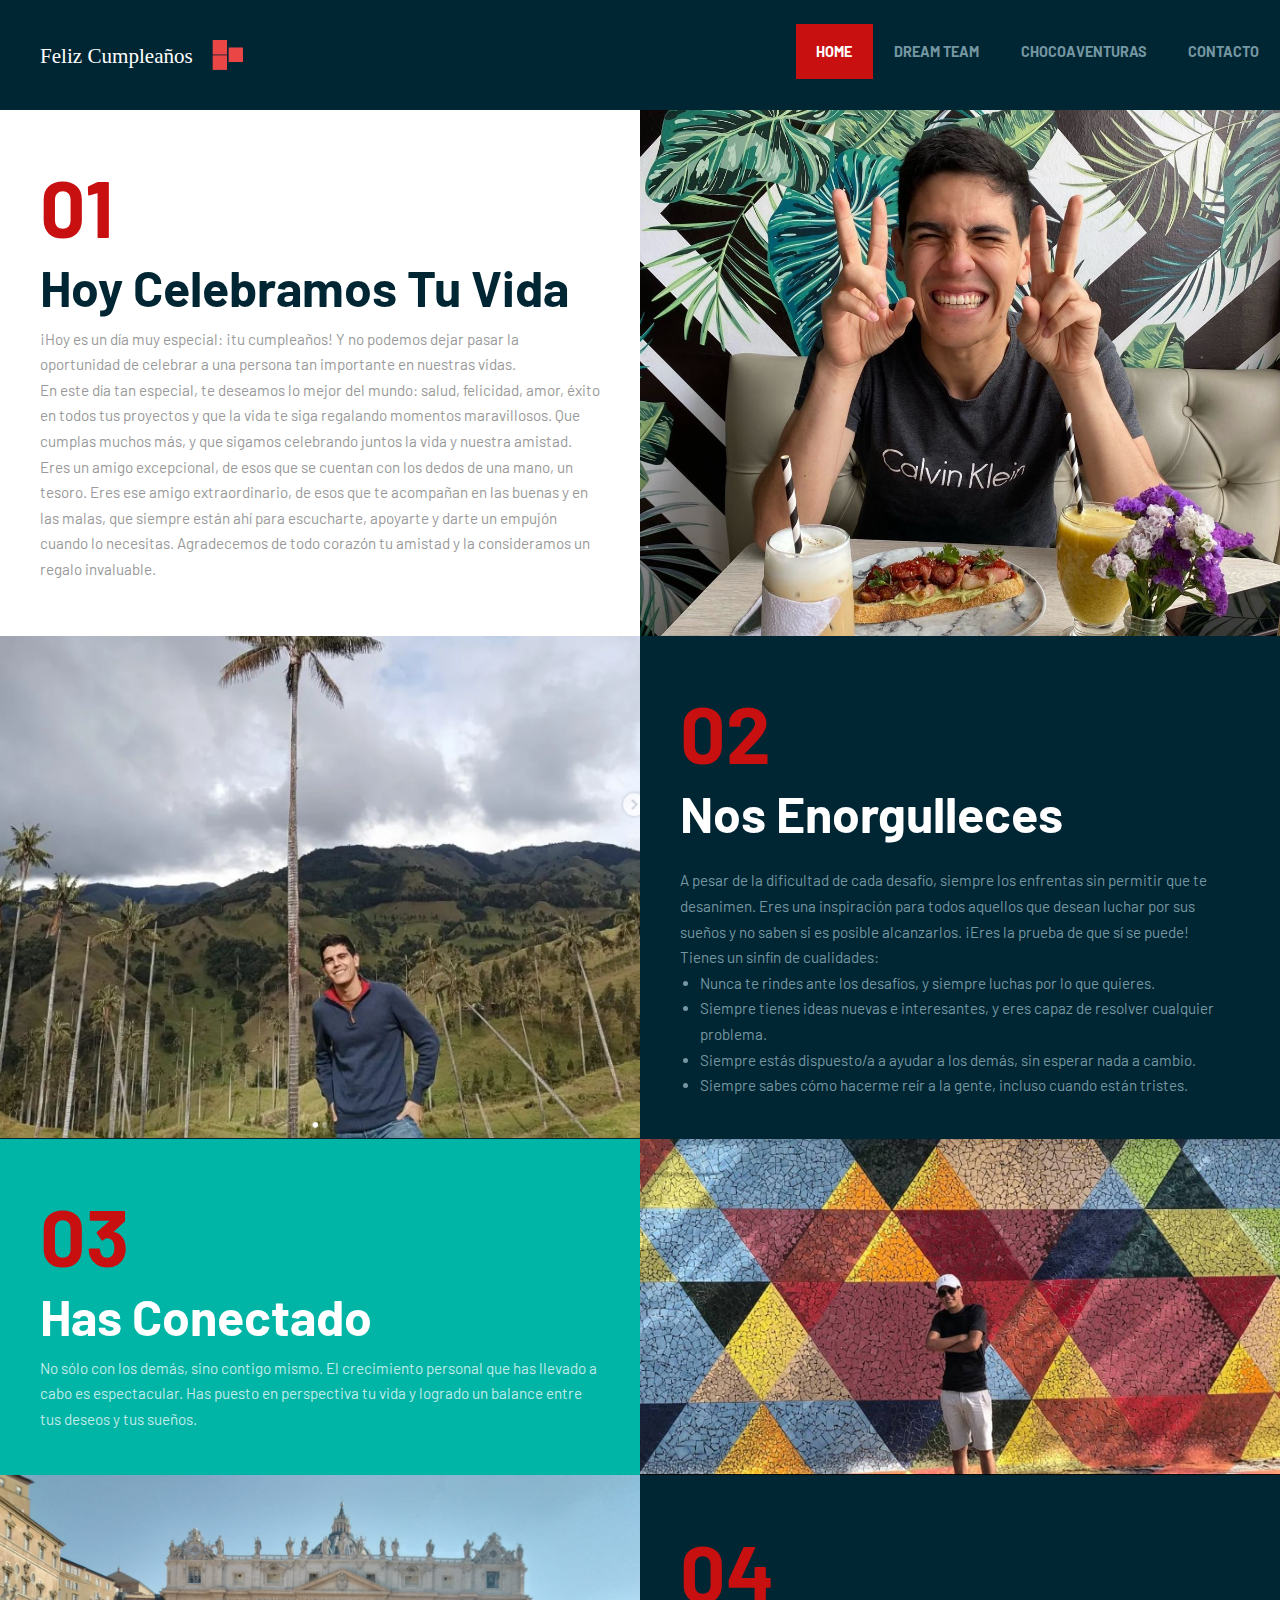
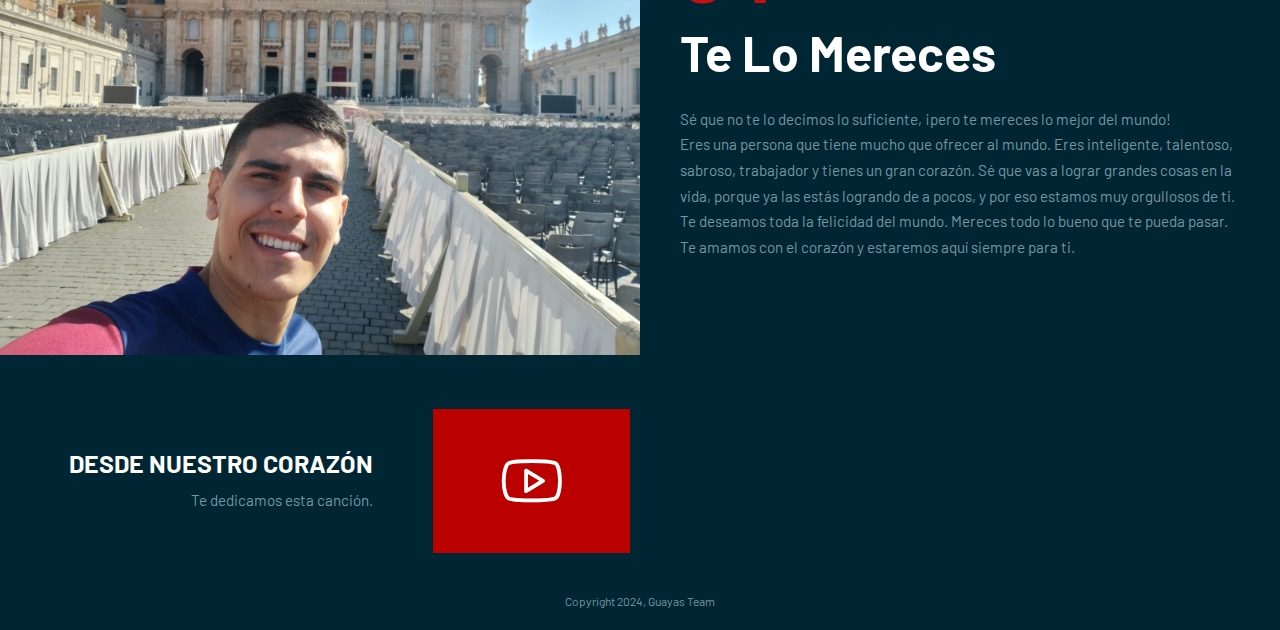
==== index.html @ f5a4c8e9 "Changed titles and added favicon" ====
<!DOCTYPE html>
<html lang="en-US">

<head>
  <meta charset="UTF-8">
  <meta name="viewport" content="width=device-width, initial-scale=1.0" />
  <title>HB Sabroso</title>
  <link rel="stylesheet" href="css/components.css">
  <link rel="stylesheet" href="css/icons.css">
  <link rel="stylesheet" href="css/responsee.css">
  <link rel="stylesheet" href="owl-carousel/owl.carousel.css">
  <link rel="stylesheet" href="owl-carousel/owl.theme.css">
  <!-- CUSTOM STYLE -->
  <link rel="stylesheet" href="css/template-style.css">
  <link href="https://fonts.googleapis.com/css?family=Barlow:100,300,400,700,800&amp;subset=latin-ext" rel="stylesheet">
  <link rel="icon" type="image" href="img/favicon.ico"/>
  <script type="text/javascript" src="js/jquery-1.8.3.min.js"></script>
  <script type="text/javascript" src="js/jquery-ui.min.js"></script>
</head>

<!--
    You can change the color scheme of the page. Just change the class of the <body> tag. 
    You can use this class: "primary-color-white", "primary-color-red", "primary-color-orange", "primary-color-blue", "primary-color-aqua", "primary-color-dark" 
    -->

<!--
    Each element is able to have its own background or text color. Just change the class of the element.  
    You can use this class: 
    "background-white", "background-red", "background-orange", "background-blue", "background-aqua", "background-primary" 
    "text-white", "text-red", "text-orange", "text-blue", "text-aqua", "text-primary"
    -->

<body class="size-1520 primary-color-red background-dark">
  <!-- Page Loader -->
  <div id="loader-wrapper">
    <div id="loader"></div>
    <div class="loader-section section-left"></div>
    <div class="loader-section section-right"></div>
  </div>
  
  <!-- HEADER -->
  <header class="grid">
    <!-- Top Navigation -->
    <nav class="s-12 grid background-none background-primary-hightlight">
      <!-- logo -->
      <a href="index.html" class="m-12 l-3 padding-2x logo">
        <img src="img/logo.svg">
      </a>
      <div class="top-nav s-12 l-9">
        <ul class="top-ul right chevron">
          <li><a href="index.html">Home</a></li>
          <li><a href="about-us.html">Dream Team</a></li>
          <li><a href="gallery.html">Chocoaventuras</a></li>
          <li><a href="contact.html">Contacto</a></li>
        </ul>
      </div>
    </nav>
  </header>

  <!-- MAIN -->
  <main role="main">
    <!-- SECTION 1 -->
    <section class="grid">
      <div class="m-12 l-6 padding-2x background-white">
        <p class="text-strong text-size-80 text-red">01</p>

        <h2 class="text-size-50 text-line-height-1 text-dark"><b>Hoy Celebramos Tu Vida</b></h2>

        <p>¡Hoy es un día muy especial: ¡tu cumpleaños! Y no podemos dejar pasar la oportunidad de celebrar a una
          persona tan importante en nuestras vidas.</p>
        <p>En este día tan especial, te deseamos lo mejor del mundo: salud, felicidad, amor, éxito en todos tus
          proyectos y
          que la vida te siga regalando momentos maravillosos. Que cumplas muchos más, y que sigamos celebrando juntos
          la vida y nuestra amistad.</p>
        <p>Eres un amigo excepcional, de esos que se cuentan con los dedos de una mano, un tesoro. Eres ese amigo
          extraordinario, de esos que te acompañan en las buenas y en las malas, que siempre están ahí para escucharte,
          apoyarte y darte un empujón cuando lo necesitas. Agradecemos de todo corazón tu amistad y la consideramos un
          regalo invaluable. </p>
      </div>

      <!-- Image-->
      <img class="m-12 l-6" src="img/home/Juanda7.jpg">
    </section>

    <!-- SECTION 2 -->
    <section class="grid">
      <!-- Image-->
      <img class="m-12 l-6" src="img/home/Juanda4.png">

      <div class="m-12 l-6 padding-2x background-dark">
        <p class="text-strong text-size-80 text-red">02</p>

        <h2 class="text-size-50 text-line-height-1 margin-bottom-30 text-white"><b>Nos Enorgulleces</b></h2>

        <p>A pesar de la dificultad de cada desafío, siempre los enfrentas sin permitir que te desanimen. Eres una
          inspiración para todos aquellos que desean luchar por sus sueños y no saben si es posible alcanzarlos. ¡Eres
          la prueba de que sí se puede!</p>
        <p>Tienes un sinfín de cualidades:</p>
        <ul>
          <li>
            <p>Nunca te rindes ante los desafíos, y siempre luchas por lo que quieres.</p>
          </li>
          <li>
            <p>Siempre tienes ideas nuevas e interesantes, y eres capaz de resolver cualquier problema.</p>
          </li>
          <li>
            <p>Siempre estás dispuesto/a a ayudar a los demás, sin esperar nada a cambio.</p>
          </li>
          <li>
            <p>Siempre sabes cómo hacerme reír a la gente, incluso cuando están tristes.</p>
          </li>
        </ul>
      </div>
    </section>

    <section class="grid">
      <div class="m-12 l-6 padding-2x background-aqua">
        <p class="text-strong text-size-80 text-red">03</p>

        <h2 class="text-size-50 text-line-height-1 text-white"><b>Has Conectado</b></h2>

        <p>No sólo con los demás, sino contigo mismo. El crecimiento personal que has llevado a cabo es espectacular.
          Has puesto en perspectiva tu vida y logrado un balance entre tus deseos y tus sueños.</p>

      </div>

      <!-- Image-->
      <img class="m-12 l-6" src="img/home/Juanda1.png">
    </section>

    <section class="grid">
      <!-- Image-->
      <img class="m-12 l-6" src="img/home/Juanda6.jpg">

      <div class="m-12 l-6 padding-2x background-dark">
        <p class="text-strong text-size-80 text-red">04</p>

        <h2 class="text-size-50 text-line-height-1 margin-bottom-30 text-white"><b>Te Lo Mereces</b></h2>

        <p>Sé que no te lo decimos lo suficiente, ¡pero te mereces lo mejor del mundo!</p>
        <p>Eres una persona que tiene mucho que ofrecer al mundo. Eres inteligente, talentoso, sabroso, trabajador y
          tienes un gran corazón. Sé que vas a lograr grandes cosas en la vida, porque ya las estás logrando de a pocos, y por eso estamos muy orgullosos de ti.</p>
        <p>Te deseamos toda la felicidad del mundo. Mereces todo lo bueno que te pueda pasar.</p>
        <p>Te amamos con el corazón y estaremos aquí siempre para ti.</p>
      </div>
    </section>

    <!-- SECTION 4 -->
    <br><br><br>
    <!-- SECTION 5 -->
    <section class="grid margin text-center">
      <div class="m-12 l-4 padding-2x background-dark margin-bottom text-right">
        <h3 class="text-strong text-size-25 text-uppercase margin-bottom-10">Desde nuestro corazón</h3>
        <p>Te dedicamos esta canción.</p>
      </div>
      <a href="/" class="s-12 m-6 l-2 padding vertical-center margin-bottom youtube hover-zoom">
        <i class="icon-sli-social-youtube text-size-60 text-white center"></i>
      </a>

    </section>

  </main>


  <!-- FOOTER -->
  <footer class="grid">
    <!-- Footer - top -->
    <!-- Image-->
    <div class="s-12 l-3 m-row-3 margin-bottom background-image" style="background-image:url(img/img-04.jpg)"></div>

    <!-- Footer - bottom -->
    <div class="s-12 text-center margin-bottom">
      <p class="text-size-12">Copyright 2024, Guayas Team</p>
    </div>
  </footer>
  <script>
    $(window).on("load", function () {
      $('body').addClass('loaded');
    });
  </script>
  <script type="text/javascript" src="js/responsee.js"></script>
  <script type="text/javascript" src="owl-carousel/owl.carousel.js"></script>
  <script type="text/javascript" src="js/template-scripts.js"></script>

</body>

</html>
---- css/components.css ----
/*
 * Components CSS - v6 - 2016-07-08
 * https://www.myresponsee.com
 * Copyright 2019, Vision Design - graphic zoo
 * Free to use under the MIT license.
*/
/* Tabs */
.tab-item {
  background: none repeat scroll 0 0 #fff;
  display: none;
  padding: 1.25rem 0;
}
.tab-item.tab-active {
  display: block;
}
.tab-content > .tab-label {
  display: none;
}
.tab-nav > .tab-label {
  float:left;
}
a.tab-label, a.tab-label:link, a.tab-label:visited, a.tab-label:hover {
  background: none repeat scroll 0 0 #262626;
  color: #fff;
  margin-right: 1px;
  padding: 0.625rem 1.25rem;
  transition: background 0.20s linear 0s;
  -o-transition: background 0.20s linear 0s;
  -ms-transition: background 0.20s linear 0s;
  -moz-transition: background 0.20s linear 0s;
  -webkit-transition: background 0.20s linear 0s;
}
a.tab-label:hover,a.tab-label.active-btn {
  background: none repeat scroll 0 0 #999;
}
.tab-label.active-btn {
  cursor: default;
}
.tab-content {
  text-align: left;
}
@media screen and (max-width:768px) {    
  .tab-nav > .tab-label {
    margin: 0.5px 0;
    width: 100%;
  }
}
/* Custom forms */
form.customform input, form.customform select, form.customform textarea, form.customform button {
 font-size:0.9rem;
 font-family:inherit;
 margin-bottom:1.25rem;
} 
form.customform input, form.customform select {height: 2.7rem;}
form.customform input, form.customform textarea, form.customform select { 
 background: none repeat scroll 0 0 #F5F5F5;
 transition: background 0.20s linear 0s;
 -o-transition: background 0.20s linear 0s;
 -ms-transition: background 0.20s linear 0s;
 -moz-transition: background 0.20s linear 0s;
 -webkit-transition: background 0.20s linear 0s;
}
form.customform input:hover, form.customform textarea:hover, form.customform select:hover, form.customform input:focus, form.customform textarea:focus, form.customform select:focus {background: none repeat scroll 0 0 #fff;}
form.customform input, form.customform textarea, form.customform select {
 background: none repeat scroll 0 0 #F5F5F5;
 border: 1px solid #E0E0E0;
 padding: 0.625rem;
 width: 100%;
}
form.customform input[type="file"] {
 border: 1px solid #E0E0E0;
 height: auto;
 max-height: 2.7rem;
 min-height: 2.7rem;
 padding: 0.4rem;
 width: 100%;
}
form.customform input[type="radio"], form.customform input[type="checkbox"] {
 margin-right: 0.625rem;
 width:auto;
 padding:0;
 height:auto;
}
form.customform option {padding: 0.625rem;}
form.customform select[multiple="multiple"] {height: auto;}
form.customform button {
 width: 100%;
 background: none repeat scroll 0 0 #152732;
 border: 0 none;
 color: #fff;
 height: 2.7rem;
 padding: 0.625rem;
 cursor:pointer;
 width: 100%;
 transition: background 0.20s linear 0s;
 -o-transition: background 0.20s linear 0s;
 -ms-transition: background 0.20s linear 0s;
 -moz-transition: background 0.20s linear 0s;
 -webkit-transition: background 0.20s linear 0s;
}
/* Tooltip */
a.tooltip-container,.tooltip-container {
  border-bottom:1px dotted;
  border-bottom-color: color;
  cursor: help;
  font-weight: 600;
}
a .tooltip-content,.tooltip-content {
  background: #152732 none repeat scroll 0 0;
  color: #fff!important;
  border-radius: 3px;
  display: none;
  font-size: 0.8rem;
  font-weight: normal;
  line-height: 1.3rem;
  margin-top: -1.25rem;
  max-width: 300px;
  padding: 0.625rem;
  position: absolute;
  z-index: 10;
}
.tooltip-content::after {
  border-left: 9px solid transparent;
  border-right: 9px solid transparent;
  border-top: 7px solid #152732;
  bottom: -5px;
  clear: both;
  content: "";
  height: 0;
  left: 50%;
  margin-left: -5px;
  position: absolute;
  width: 0;
}
a.tooltip-content.tooltip-bottom,.tooltip-content.tooltip-bottom {
  margin-top: 1.25rem;
}
.tooltip-content.tooltip-bottom::after {
  border-left: 9px solid transparent;
  border-right: 9px solid transparent;
  border-top: 0;
  border-bottom: 7px solid #152732;
  top: -5px;
}
/* Buttons */
.button,a.button,a.button:link,a.button:active,a.button:visited {
  background: #777 none repeat scroll 0 0;
  border: 0;
  color: #fff;
  cursor: pointer;
  display: inline-block;
  font-size: 0.85rem;
  padding: 0.825rem 1rem;
  text-align: center;
  transition: all 0.20s linear 0s;
  -o-transition: all 0.20s linear 0s;
  -ms-transition: all 0.20s linear 0s;
  -moz-transition: all 0.20s linear 0s;
  -webkit-transition: all 0.20s linear 0s;
}
.button.rounded-btn {
  border-radius: 4px;
}
.button.rounded-full-btn {
  border-radius: 100px;
}
.button:hover {box-shadow: 0 0 10px 100px rgba(255,255,255,0.15) inset;}
.button.secondary-btn,a.button.secondary-btn,a.button.secondary-btn:link,a.button.secondary-btn:active,a.button.secondary-btn:visited {
  background: #444 none repeat scroll 0 0;
}
.button.cancel-btn,a.button.cancel-btn,a.button.cancel-btn:link,a.button.cancel-btn:active,a.button.cancel-btn:visited {
  background: #dc003a none repeat scroll 0 0;
}
.button.submit-btn,a.button.submit-btn,a.button.submit-btn:link,a.button.submit-btn:active,a.button.submit-btn:visited {
  background: #b4bf04 none repeat scroll 0 0;
}
.button.reload-btn,a.button.reload-btn,a.button.reload-btn:link,a.button.reload-btn:active,a.button.reload-btn:visited {
  background: #ff9800 none repeat scroll 0 0;
}
.button.disabled-btn {
  cursor: not-allowed!important;
  opacity: 0.2;
}
.button i {
  background: rgba(0, 0, 0, 0.1) none repeat scroll 0 0;
  border-radius: 27px;
  color: #fff!important;
  display: inline-block;
  font-size: 0.8rem;
  height: 27px;
  line-height: 27px;
  margin-right: 5px;
  width: 27px;
  transition: all 0.20s linear 0s;
  -o-transition: all 0.20s linear 0s;
  -ms-transition: all 0.20s linear 0s;
  -moz-transition: all 0.20s linear 0s;
  -webkit-transition: all 0.20s linear 0s;
}
.button:hover > i {
  background: rgba(0, 0, 0, 0.06) none repeat scroll 0 0;
}
.grid .button {
    width: 100%;
}
---- css/icons.css ----
/* Icon font - MFG labs */
@font-face {
  font-family: 'mfg';
    src: url('../font/mfglabsiconset-webfont.eot');
    src: url('../font/mfglabsiconset-webfont.svg#mfg_labs_iconsetregular') format('svg'),
   		   url('../font/mfglabsiconset-webfont.eot?#iefix') format('embedded-opentype'),
         url('../font/mfglabsiconset-webfont.woff') format('woff'),
         url('../font/mfglabsiconset-webfont.ttf') format('truetype');
    font-weight: normal;
    font-style: normal;
}

.icon-cloud,
.icon-at,
.icon-plus,
.icon-minus,
.icon-arrow_up,
.icon-arrow_down,
.icon-arrow_right,
.icon-arrow_left,
.icon-chevron_down,
.icon-chevron_up,
.icon-chevron_right,
.icon-chevron_left,
.icon-reorder,
.icon-list,
.icon-reorder_square,
.icon-reorder_square_line,
.icon-coverflow,
.icon-coverflow_line,
.icon-pause,
.icon-play,
.icon-step_forward,
.icon-step_backward,
.icon-fast_forward,
.icon-fast_backward,
.icon-cloud_upload,
.icon-cloud_download,
.icon-data_science,
.icon-data_science_black,
.icon-globe,
.icon-globe_black,
.icon-math_ico,
.icon-math,
.icon-math_black,
.icon-paperplane_ico,
.icon-paperplane,
.icon-paperplane_black,
.icon-color_balance,
.icon-star,
.icon-star_half,
.icon-star_empty,
.icon-star_half_empty,
.icon-reload,
.icon-heart,
.icon-heart_broken,
.icon-hashtag,
.icon-reply,
.icon-retweet,
.icon-signin,
.icon-signout,
.icon-download,
.icon-upload,
.icon-placepin,
.icon-display_screen,
.icon-tablet,
.icon-smartphone,
.icon-connected_object,
.icon-lock,
.icon-unlock,
.icon-camera,
.icon-isight,
.icon-video_camera,
.icon-random,
.icon-message,
.icon-discussion,
.icon-calendar,
.icon-ringbell,
.icon-movie,
.icon-mail,
.icon-pen,
.icon-settings,
.icon-measure,
.icon-vector,
.icon-vector_pen,
.icon-mute_on,
.icon-mute_off,
.icon-home,
.icon-sheet,
.icon-arrow_big_right,
.icon-arrow_big_left,
.icon-arrow_big_down,
.icon-arrow_big_up,
.icon-dribbble_circle,
.icon-dribbble,
.icon-facebook_circle,
.icon-facebook,
.icon-git_circle_alt,
.icon-git_circle,
.icon-git,
.icon-octopus,
.icon-twitter_circle,
.icon-twitter,
.icon-google_plus_circle,
.icon-google_plus,
.icon-linked_in_circle,
.icon-linked_in,
.icon-instagram,
.icon-instagram_circle,
.icon-mfg_icon,
.icon-xing,
.icon-xing_circle,
.icon-mfg_icon_circle,
.icon-user,
.icon-user_male,
.icon-user_female,
.icon-users,
.icon-file_open,
.icon-file_close,
.icon-file_alt,
.icon-file_close_alt,
.icon-attachment,
.icon-check,
.icon-cross_mark,
.icon-cancel_circle,
.icon-check_circle,
.icon-magnifying,
.icon-inbox,
.icon-clock,
.icon-stopwatch,
.icon-hourglass,
.icon-trophy,
.icon-unlock_alt,
.icon-lock_alt,
.icon-arrow_doubled_right,
.icon-arrow_doubled_left,
.icon-arrow_doubled_down,
.icon-arrow_doubled_up,
.icon-link,
.icon-warning,
.icon-warning_alt,
.icon-magnifying_plus,
.icon-magnifying_minus,
.icon-white_question,
.icon-black_question,
.icon-stop,
.icon-share,
.icon-eye,
.icon-trash_can,
.icon-hard_drive,
.icon-information_black,
.icon-information_white,
.icon-printer,
.icon-letter,
.icon-soundcloud,
.icon-soundcloud_circle,
.icon-anchor,
.icon-female_sign,
.icon-male_sign,
.icon-joystick,
.icon-high_voltage,
.icon-fire,
.icon-newspaper,
.icon-chart,
.icon-spread,
.icon-spinner_1,
.icon-spinner_2,
.icon-chart_alt,
.icon-label,
.icon-brush,
.icon-refresh,
.icon-node,
.icon-node_2,
.icon-node_3,
.icon-link_2_nodes,
.icon-link_3_nodes,
.icon-link_loop_nodes,
.icon-node_size,
.icon-node_color,
.icon-layout_directed,
.icon-layout_radial,
.icon-layout_hierarchical,
.icon-node_link_direction,
.icon-node_link_short_path,
.icon-node_cluster,
.icon-display_graph,
.icon-node_link_weight,
.icon-more_node_links,
.icon-node_shape,
.icon-node_icon,
.icon-node_text,
.icon-node_link_text,
.icon-node_link_color,
.icon-node_link_shape,
.icon-credit_card,
.icon-disconnect,
.icon-graph,
.icon-new_user {
  font-family: 'mfg';
  font-style: normal;
  font-variant: normal;
  font-weight: normal;
  color:#e3e3e3;
  speak: none; 
  text-transform: none;
  /* Better Font Rendering =========== */
  -webkit-font-smoothing: antialiased;
  -moz-osx-font-smoothing: grayscale;
}
.icon2x {font-size: 2rem;}
.icon3x {font-size: 3rem;}

.icon-cloud:before { content: "\2601"; }
.icon-at:before { content: "\0040"; }
.icon-plus:before { content: "\002B"; }
.icon-minus:before { content: "\2212"; }
.icon-arrow_up:before { content: "\2191"; }
.icon-arrow_down:before { content: "\2193"; }
.icon-arrow_right:before { content: "\2192"; }
.icon-arrow_left:before { content: "\2190"; }
.icon-chevron_down:before { content: "\f004"; }
.icon-chevron_up:before { content: "\f005"; }
.icon-chevron_right:before { content: "\f006"; }
.icon-chevron_left:before { content: "\f007"; }
.icon-reorder:before { content: "\f008"; }
.icon-list:before { content: "\f009"; }
.icon-reorder_square:before { content: "\f00a"; }
.icon-reorder_square_line:before { content: "\f00b"; }
.icon-coverflow:before { content: "\f00c"; }
.icon-coverflow_line:before { content: "\f00d"; }
.icon-pause:before { content: "\f00e"; }
.icon-play:before { content: "\f00f"; }
.icon-step_forward:before { content: "\f010"; }
.icon-step_backward:before { content: "\f011"; }
.icon-fast_forward:before { content: "\f012"; }
.icon-fast_backward:before { content: "\f013"; }
.icon-cloud_upload:before { content: "\f014"; }
.icon-cloud_download:before { content: "\f015"; }
.icon-data_science:before { content: "\f016"; }
.icon-data_science_black:before { content: "\f017"; }
.icon-globe:before { content: "\f018"; }
.icon-globe_black:before { content: "\f019"; }
.icon-math_ico:before { content: "\f01a"; }
.icon-math:before { content: "\f01b"; }
.icon-math_black:before { content: "\f01c"; }
.icon-paperplane_ico:before { content: "\f01d"; }
.icon-paperplane:before { content: "\f01e"; }
.icon-paperplane_black:before { content: "\f01f"; }
.icon-color_balance:before { content: "\f020"; }
.icon-star:before { content: "\2605"; }
.icon-star_half:before { content: "\f022"; }
.icon-star_empty:before { content: "\2606"; }
.icon-star_half_empty:before { content: "\f024"; }
.icon-reload:before { content: "\f025"; }
.icon-heart:before { content: "\2665"; }
.icon-heart_broken:before { content: "\f028"; }
.icon-hashtag:before { content: "\f029"; }
.icon-reply:before { content: "\f02a"; }
.icon-retweet:before { content: "\f02b"; }
.icon-signin:before { content: "\f02c"; }
.icon-signout:before { content: "\f02d"; }
.icon-download:before { content: "\f02e"; }
.icon-upload:before { content: "\f02f"; }
.icon-placepin:before { content: "\f031"; }
.icon-display_screen:before { content: "\f032"; }
.icon-tablet:before { content: "\f033"; }
.icon-smartphone:before { content: "\f034"; }
.icon-connected_object:before { content: "\f035"; }
.icon-lock:before { content: "\F512"; }
.icon-unlock:before { content: "\F513"; }
.icon-camera:before { content: "\F4F7"; }
.icon-isight:before { content: "\f039"; }
.icon-video_camera:before { content: "\f03a"; }
.icon-random:before { content: "\f03b"; }
.icon-message:before { content: "\F4AC"; }
.icon-discussion:before { content: "\f03d"; }
.icon-calendar:before { content: "\F4C5"; }
.icon-ringbell:before { content: "\f03f"; }
.icon-movie:before { content: "\f040"; }
.icon-mail:before { content: "\2709"; }
.icon-pen:before { content: "\270F"; }
.icon-settings:before { content: "\9881"; }
.icon-measure:before { content: "\f044"; }
.icon-vector:before { content: "\f045"; }
.icon-vector_pen:before { content: "\2712"; }
.icon-mute_on:before { content: "\f047"; }
.icon-mute_off:before { content: "\f048"; }
.icon-home:before { content: "\2302"; }
.icon-sheet:before { content: "\f04a"; }
.icon-arrow_big_right:before { content: "\21C9"; }
.icon-arrow_big_left:before { content: "\21C7"; }
.icon-arrow_big_down:before { content: "\21CA"; }
.icon-arrow_big_up:before { content: "\21C8"; }
.icon-dribbble_circle:before { content: "\f04f"; }
.icon-dribbble:before { content: "\f050"; }
.icon-facebook_circle:before { content: "\f051"; }
.icon-facebook:before { content: "\f052"; }
.icon-git_circle_alt:before { content: "\f053"; }
.icon-git_circle:before { content: "\f054"; }
.icon-git:before { content: "\f055"; }
.icon-octopus:before { content: "\f056"; }
.icon-twitter_circle:before { content: "\f057"; }
.icon-twitter:before { content: "\f058"; }
.icon-google_plus_circle:before { content: "\f059"; }
.icon-google_plus:before { content: "\f05a"; }
.icon-linked_in_circle:before { content: "\f05b"; }
.icon-linked_in:before { content: "\f05c"; }
.icon-instagram:before { content: "\f05d"; }
.icon-instagram_circle:before { content: "\f05e"; }
.icon-mfg_icon:before { content: "\f05f"; }
.icon-xing:before { content: "\F532"; }
.icon-xing_circle:before { content: "\F533"; }
.icon-mfg_icon_circle:before { content: "\f060"; }
.icon-user:before { content: "\f061"; }
.icon-user_male:before { content: "\f062"; }
.icon-user_female:before { content: "\f063"; }
.icon-users:before { content: "\f064"; }
.icon-file_open:before { content: "\F4C2"; }
.icon-file_close:before { content: "\f067"; }
.icon-file_alt:before { content: "\f068"; }
.icon-file_close_alt:before { content: "\f069"; }
.icon-attachment:before { content: "\f06a"; }
.icon-check:before { content: "\2713"; }
.icon-cross_mark:before { content: "\274C"; }
.icon-cancel_circle:before { content: "\F06E"; }
.icon-check_circle:before { content: "\f06d"; }
.icon-magnifying:before { content: "\F50D"; }
.icon-inbox:before { content: "\f070"; }
.icon-clock:before { content: "\23F2"; }
.icon-stopwatch:before { content: "\23F1"; }
.icon-hourglass:before { content: "\231B"; }
.icon-trophy:before { content: "\f074"; }
.icon-unlock_alt:before { content: "\F075"; }
.icon-lock_alt:before { content: "\F510"; }
.icon-arrow_doubled_right:before { content: "\21D2"; }
.icon-arrow_doubled_left:before { content: "\21D0"; }
.icon-arrow_doubled_down:before { content: "\21D3"; }
.icon-arrow_doubled_up:before { content: "\21D1"; }
.icon-link:before { content: "\f07B"; }
.icon-warning:before { content: "\2757"; }
.icon-warning_alt:before { content: "\2755"; }
.icon-magnifying_plus:before { content: "\f07E"; }
.icon-magnifying_minus:before { content: "\f07F"; }
.icon-white_question:before { content: "\2754"; }
.icon-black_question:before { content: "\2753"; }
.icon-stop:before { content: "\f080"; }
.icon-share:before { content: "\f081"; }
.icon-eye:before { content: "\f082"; }
.icon-trash_can:before { content: "\f083"; }
.icon-hard_drive:before { content: "\f084"; }
.icon-information_black:before { content: "\f085"; }
.icon-information_white:before { content: "\f086"; }
.icon-printer:before { content: "\f087"; }
.icon-letter:before { content: "\f088"; }
.icon-soundcloud:before { content: "\f089"; }
.icon-soundcloud_circle:before { content: "\f08A"; }
.icon-anchor:before { content: "\2693"; }
.icon-female_sign:before { content: "\2640"; }
.icon-male_sign:before { content: "\2642"; }
.icon-joystick:before { content: "\F514"; }
.icon-high_voltage:before { content: "\26A1"; }
.icon-fire:before { content: "\F525"; }
.icon-newspaper:before { content: "\F4F0"; }
.icon-chart:before { content: "\F526"; }
.icon-spread:before { content: "\F527"; }
.icon-spinner_1:before { content: "\F528"; }
.icon-spinner_2:before { content: "\F529"; }
.icon-chart_alt:before { content: "\F530"; }
.icon-label:before { content: "\F531"; }
.icon-brush:before { content: "\E000"; }
.icon-refresh:before { content: "\E001"; }
.icon-node:before { content: "\E002"; }
.icon-node_2:before { content: "\E003"; }
.icon-node_3:before { content: "\E004"; }
.icon-link_2_nodes:before { content: "\E005"; }
.icon-link_3_nodes:before { content: "\E006"; }
.icon-link_loop_nodes:before { content: "\E007"; }
.icon-node_size:before { content: "\E008"; }
.icon-node_color:before { content: "\E009"; }
.icon-layout_directed:before { content: "\E010"; }
.icon-layout_radial:before { content: "\E011"; }
.icon-layout_hierarchical:before { content: "\E012"; }
.icon-node_link_direction:before { content: "\E013"; }
.icon-node_link_short_path:before { content: "\E014"; }
.icon-node_cluster:before { content: "\E015"; }
.icon-display_graph:before { content: "\E016"; }
.icon-node_link_weight:before { content: "\E017"; }
.icon-more_node_links:before { content: "\E018"; }
.icon-node_shape:before { content: "\E00A"; }
.icon-node_icon:before { content: "\E00B"; }
.icon-node_text:before { content: "\E00C"; }
.icon-node_link_text:before { content: "\E00D"; }
.icon-node_link_color:before { content: "\E00E"; }
.icon-node_link_shape:before { content: "\E00F"; }
.icon-credit_card:before { content: "\F4B3"; }
.icon-disconnect:before { content: "\F534"; }
.icon-graph:before { content: "\F535"; }
.icon-new_user:before { content: "\F536"; }


/* Icon font - Simple Line Icons */
@font-face {
  font-family: 'sli';
  src: url('../font/Simple-Line-Icons.eot?v=2.2.2');
  src: url('../font/Simple-Line-Icons.eot?v=2.2.2#iefix') format('embedded-opentype'), url('../font/Simple-Line-Icons.ttf?v=2.2.2') format('truetype'), url('../font/Simple-Line-Icons.woff2?v=2.2.2') format('woff2'), url('../font/Simple-Line-Icons.woff?v=2.2.2') format('woff'), url('../font/Simple-Line-Icons.svg?v=2.2.2#simple-line-icons') format('svg');
  font-weight: normal;
  font-style: normal;
}

.icon-sli-user,
.icon-sli-people,
.icon-sli-user-female,
.icon-sli-user-follow,
.icon-sli-user-following,
.icon-sli-user-unfollow,
.icon-sli-login,
.icon-sli-logout,
.icon-sli-emotsmile,
.icon-sli-phone,
.icon-sli-call-end,
.icon-sli-call-in,
.icon-sli-call-out,
.icon-sli-map,
.icon-sli-location-pin,
.icon-sli-direction,
.icon-sli-directions,
.icon-sli-compass,
.icon-sli-layers,
.icon-sli-menu,
.icon-sli-list,
.icon-sli-options-vertical,
.icon-sli-options,
.icon-sli-arrow-down,
.icon-sli-arrow-left,
.icon-sli-arrow-right,
.icon-sli-arrow-up,
.icon-sli-arrow-up-circle,
.icon-sli-arrow-left-circle,
.icon-sli-arrow-right-circle,
.icon-sli-arrow-down-circle,
.icon-sli-check,
.icon-sli-clock,
.icon-sli-plus,
.icon-sli-minus,
.icon-sli-close,
.icon-sli-organization,
.icon-sli-trophy,
.icon-sli-screen-smartphone,
.icon-sli-screen-desktop,
.icon-sli-plane,
.icon-sli-notebook,
.icon-sli-mustache,
.icon-sli-mouse,
.icon-sli-magnet,
.icon-sli-energy,
.icon-sli-disc,
.icon-sli-cursor,
.icon-sli-cursor-move,
.icon-sli-crop,
.icon-sli-chemistry,
.icon-sli-speedometer,
.icon-sli-shield,
.icon-sli-screen-tablet,
.icon-sli-magic-wand,
.icon-sli-hourglass,
.icon-sli-graduation,
.icon-sli-ghost,
.icon-sli-game-controller,
.icon-sli-fire,
.icon-sli-eyeglass,
.icon-sli-envelope-open,
.icon-sli-envelope-letter,
.icon-sli-bell,
.icon-sli-badge,
.icon-sli-anchor,
.icon-sli-wallet,
.icon-sli-vector,
.icon-sli-speech,
.icon-sli-puzzle,
.icon-sli-printer,
.icon-sli-present,
.icon-sli-playlist,
.icon-sli-pin,
.icon-sli-picture,
.icon-sli-handbag,
.icon-sli-globe-alt,
.icon-sli-globe,
.icon-sli-folder-alt,
.icon-sli-folder,
.icon-sli-film,
.icon-sli-feed,
.icon-sli-drop,
.icon-sli-drawer,
.icon-sli-docs,
.icon-sli-doc,
.icon-sli-diamond,
.icon-sli-cup,
.icon-sli-calculator,
.icon-sli-bubbles,
.icon-sli-briefcase,
.icon-sli-book-open,
.icon-sli-basket-loaded,
.icon-sli-basket,
.icon-sli-bag,
.icon-sli-action-undo,
.icon-sli-action-redo,
.icon-sli-wrench,
.icon-sli-umbrella,
.icon-sli-trash,
.icon-sli-tag,
.icon-sli-support,
.icon-sli-frame,
.icon-sli-size-fullscreen,
.icon-sli-size-actual,
.icon-sli-shuffle,
.icon-sli-share-alt,
.icon-sli-share,
.icon-sli-rocket,
.icon-sli-question,
.icon-sli-pie-chart,
.icon-sli-pencil,
.icon-sli-note,
.icon-sli-loop,
.icon-sli-home,
.icon-sli-grid,
.icon-sli-graph,
.icon-sli-microphone,
.icon-sli-music-tone-alt,
.icon-sli-music-tone,
.icon-sli-earphones-alt,
.icon-sli-earphones,
.icon-sli-equalizer,
.icon-sli-like,
.icon-sli-dislike,
.icon-sli-control-start,
.icon-sli-control-rewind,
.icon-sli-control-play,
.icon-sli-control-pause,
.icon-sli-control-forward,
.icon-sli-control-end,
.icon-sli-volume-1,
.icon-sli-volume-2,
.icon-sli-volume-off,
.icon-sli-calendar,
.icon-sli-bulb,
.icon-sli-chart,
.icon-sli-ban,
.icon-sli-bubble,
.icon-sli-camrecorder,
.icon-sli-camera,
.icon-sli-cloud-download,
.icon-sli-cloud-upload,
.icon-sli-envelope,
.icon-sli-eye,
.icon-sli-flag,
.icon-sli-heart,
.icon-sli-info,
.icon-sli-key,
.icon-sli-link,
.icon-sli-lock,
.icon-sli-lock-open,
.icon-sli-magnifier,
.icon-sli-magnifier-add,
.icon-sli-magnifier-remove,
.icon-sli-paper-clip,
.icon-sli-paper-plane,
.icon-sli-power,
.icon-sli-refresh,
.icon-sli-reload,
.icon-sli-settings,
.icon-sli-star,
.icon-sli-symbol-female,
.icon-sli-symbol-male,
.icon-sli-target,
.icon-sli-credit-card,
.icon-sli-paypal,
.icon-sli-social-tumblr,
.icon-sli-social-twitter,
.icon-sli-social-facebook,
.icon-sli-social-instagram,
.icon-sli-social-linkedin,
.icon-sli-social-pinterest,
.icon-sli-social-github,
.icon-sli-social-google,
.icon-sli-social-reddit,
.icon-sli-social-skype,
.icon-sli-social-dribbble,
.icon-sli-social-behance,
.icon-sli-social-foursqare,
.icon-sli-social-soundcloud,
.icon-sli-social-spotify,
.icon-sli-social-stumbleupon,
.icon-sli-social-youtube,
.icon-sli-social-dropbox {
  font-family: 'sli';
  font-style: normal;  
  font-variant: normal;
  font-weight: normal;
  color:#e3e3e3;
  speak: none;
  text-transform: none;
  /* Better Font Rendering =========== */
  -webkit-font-smoothing: antialiased;
  -moz-osx-font-smoothing: grayscale;
}
.icon-sli-user:before { content: "\e005"; }
.icon-sli-people:before { content: "\e001"; }
.icon-sli-user-female:before { content: "\e000"; }
.icon-sli-user-follow:before { content: "\e002"; }
.icon-sli-user-following:before { content: "\e003"; }
.icon-sli-user-unfollow:before { content: "\e004"; }
.icon-sli-login:before { content: "\e066"; }
.icon-sli-logout:before { content: "\e065"; }
.icon-sli-emotsmile:before { content: "\e021"; }
.icon-sli-phone:before { content: "\e600"; }
.icon-sli-call-end:before { content: "\e048"; }
.icon-sli-call-in:before { content: "\e047"; }
.icon-sli-call-out:before { content: "\e046"; }
.icon-sli-map:before { content: "\e033"; }
.icon-sli-location-pin:before { content: "\e096"; }
.icon-sli-direction:before { content: "\e042"; }
.icon-sli-directions:before { content: "\e041"; }
.icon-sli-compass:before { content: "\e045"; }
.icon-sli-layers:before { content: "\e034"; }
.icon-sli-menu:before { content: "\e601"; }
.icon-sli-list:before { content: "\e067"; }
.icon-sli-options-vertical:before { content: "\e602"; }
.icon-sli-options:before { content: "\e603"; }
.icon-sli-arrow-down:before { content: "\e604"; }
.icon-sli-arrow-left:before { content: "\e605"; }
.icon-sli-arrow-right:before { content: "\e606"; }
.icon-sli-arrow-up:before { content: "\e607"; }
.icon-sli-arrow-up-circle:before { content: "\e078"; }
.icon-sli-arrow-left-circle:before { content: "\e07a"; }
.icon-sli-arrow-right-circle:before { content: "\e079"; }
.icon-sli-arrow-down-circle:before { content: "\e07b"; }
.icon-sli-check:before { content: "\e080"; }
.icon-sli-clock:before { content: "\e081"; }
.icon-sli-plus:before { content: "\e095"; }
.icon-sli-minus:before { content: "\e615"; }
.icon-sli-close:before { content: "\e082"; }
.icon-sli-organization:before { content: "\e616"; }

.icon-sli-trophy:before { content: "\e006"; }
.icon-sli-screen-smartphone:before { content: "\e010"; }
.icon-sli-screen-desktop:before { content: "\e011"; }
.icon-sli-plane:before { content: "\e012"; }
.icon-sli-notebook:before { content: "\e013"; }
.icon-sli-mustache:before { content: "\e014"; }
.icon-sli-mouse:before { content: "\e015"; }
.icon-sli-magnet:before { content: "\e016"; }
.icon-sli-energy:before { content: "\e020"; }
.icon-sli-disc:before { content: "\e022"; }
.icon-sli-cursor:before { content: "\e06e"; }
.icon-sli-cursor-move:before { content: "\e023"; }
.icon-sli-crop:before { content: "\e024"; }
.icon-sli-chemistry:before { content: "\e026"; }
.icon-sli-speedometer:before { content: "\e007"; }
.icon-sli-shield:before { content: "\e00e"; }
.icon-sli-screen-tablet:before { content: "\e00f"; }
.icon-sli-magic-wand:before { content: "\e017"; }
.icon-sli-hourglass:before { content: "\e018"; }
.icon-sli-graduation:before { content: "\e019"; }
.icon-sli-ghost:before { content: "\e01a"; }
.icon-sli-game-controller:before { content: "\e01b"; }
.icon-sli-fire:before { content: "\e01c"; }
.icon-sli-eyeglass:before { content: "\e01d"; }
.icon-sli-envelope-open:before { content: "\e01e"; }
.icon-sli-envelope-letter:before { content: "\e01f"; }
.icon-sli-bell:before { content: "\e027"; }
.icon-sli-badge:before { content: "\e028"; }
.icon-sli-anchor:before { content: "\e029"; }
.icon-sli-wallet:before { content: "\e02a"; }
.icon-sli-vector:before { content: "\e02b"; }
.icon-sli-speech:before { content: "\e02c"; }
.icon-sli-puzzle:before { content: "\e02d"; }
.icon-sli-printer:before { content: "\e02e"; }
.icon-sli-present:before { content: "\e02f"; }
.icon-sli-playlist:before { content: "\e030"; }
.icon-sli-pin:before { content: "\e031"; }
.icon-sli-picture:before { content: "\e032"; }
.icon-sli-handbag:before { content: "\e035"; }
.icon-sli-globe-alt:before { content: "\e036"; }
.icon-sli-globe:before { content: "\e037"; }
.icon-sli-folder-alt:before { content: "\e039"; }
.icon-sli-folder:before { content: "\e089"; }
.icon-sli-film:before { content: "\e03a"; }
.icon-sli-feed:before { content: "\e03b"; }
.icon-sli-drop:before { content: "\e03e"; }
.icon-sli-drawer:before { content: "\e03f"; }
.icon-sli-docs:before { content: "\e040"; }
.icon-sli-doc:before { content: "\e085"; }
.icon-sli-diamond:before { content: "\e043"; }
.icon-sli-cup:before { content: "\e044"; }
.icon-sli-calculator:before { content: "\e049"; }
.icon-sli-bubbles:before { content: "\e04a"; }
.icon-sli-briefcase:before { content: "\e04b"; }
.icon-sli-book-open:before { content: "\e04c"; }
.icon-sli-basket-loaded:before { content: "\e04d"; }
.icon-sli-basket:before { content: "\e04e"; }
.icon-sli-bag:before { content: "\e04f"; }
.icon-sli-action-undo:before { content: "\e050"; }
.icon-sli-action-redo:before { content: "\e051"; }
.icon-sli-wrench:before { content: "\e052"; }
.icon-sli-umbrella:before { content: "\e053"; }
.icon-sli-trash:before { content: "\e054"; }
.icon-sli-tag:before { content: "\e055"; }
.icon-sli-support:before { content: "\e056"; }
.icon-sli-frame:before { content: "\e038"; }
.icon-sli-size-fullscreen:before { content: "\e057"; }
.icon-sli-size-actual:before { content: "\e058"; }
.icon-sli-shuffle:before { content: "\e059"; }
.icon-sli-share-alt:before { content: "\e05a"; }
.icon-sli-share:before { content: "\e05b"; }
.icon-sli-rocket:before { content: "\e05c"; }
.icon-sli-question:before { content: "\e05d"; }
.icon-sli-pie-chart:before { content: "\e05e"; }
.icon-sli-pencil:before { content: "\e05f"; }
.icon-sli-note:before { content: "\e060"; }
.icon-sli-loop:before { content: "\e064"; }
.icon-sli-home:before { content: "\e069"; }
.icon-sli-grid:before { content: "\e06a"; }
.icon-sli-graph:before { content: "\e06b"; }
.icon-sli-microphone:before { content: "\e063"; }
.icon-sli-music-tone-alt:before { content: "\e061"; }
.icon-sli-music-tone:before { content: "\e062"; }
.icon-sli-earphones-alt:before { content: "\e03c"; }
.icon-sli-earphones:before { content: "\e03d"; }
.icon-sli-equalizer:before { content: "\e06c"; }
.icon-sli-like:before { content: "\e068"; }
.icon-sli-dislike:before { content: "\e06d"; }
.icon-sli-control-start:before { content: "\e06f"; }
.icon-sli-control-rewind:before { content: "\e070"; }
.icon-sli-control-play:before { content: "\e071"; }
.icon-sli-control-pause:before { content: "\e072"; }
.icon-sli-control-forward:before { content: "\e073"; }
.icon-sli-control-end:before { content: "\e074"; }
.icon-sli-volume-1:before { content: "\e09f"; }
.icon-sli-volume-2:before { content: "\e0a0"; }
.icon-sli-volume-off:before { content: "\e0a1"; }
.icon-sli-calendar:before { content: "\e075"; }
.icon-sli-bulb:before { content: "\e076"; }
.icon-sli-chart:before { content: "\e077"; }
.icon-sli-ban:before { content: "\e07c"; }
.icon-sli-bubble:before { content: "\e07d"; }
.icon-sli-camrecorder:before { content: "\e07e"; }
.icon-sli-camera:before { content: "\e07f"; }
.icon-sli-cloud-download:before { content: "\e083"; }
.icon-sli-cloud-upload:before { content: "\e084"; }
.icon-sli-envelope:before { content: "\e086"; }
.icon-sli-eye:before { content: "\e087"; }
.icon-sli-flag:before { content: "\e088"; }
.icon-sli-heart:before { content: "\e08a"; }
.icon-sli-info:before { content: "\e08b"; }
.icon-sli-key:before { content: "\e08c"; }
.icon-sli-link:before { content: "\e08d"; }
.icon-sli-lock:before { content: "\e08e"; }
.icon-sli-lock-open:before { content: "\e08f"; }
.icon-sli-magnifier:before { content: "\e090"; }
.icon-sli-magnifier-add:before { content: "\e091"; }
.icon-sli-magnifier-remove:before { content: "\e092"; }
.icon-sli-paper-clip:before { content: "\e093"; }
.icon-sli-paper-plane:before { content: "\e094"; }
.icon-sli-power:before { content: "\e097"; }
.icon-sli-refresh:before { content: "\e098"; }
.icon-sli-reload:before { content: "\e099"; }
.icon-sli-settings:before { content: "\e09a"; }
.icon-sli-star:before { content: "\e09b"; }
.icon-sli-symbol-female:before { content: "\e09c"; }
.icon-sli-symbol-male:before { content: "\e09d"; }
.icon-sli-target:before { content: "\e09e"; }
.icon-sli-credit-card:before { content: "\e025"; }
.icon-sli-paypal:before { content: "\e608"; }
.icon-sli-social-tumblr:before { content: "\e00a"; }
.icon-sli-social-twitter:before { content: "\e009"; }
.icon-sli-social-facebook:before { content: "\e00b"; }
.icon-sli-social-instagram:before { content: "\e609"; }
.icon-sli-social-linkedin:before { content: "\e60a"; }
.icon-sli-social-pinterest:before { content: "\e60b"; }
.icon-sli-social-github:before { content: "\e60c"; }
.icon-sli-social-google:before { content: "\e60d"; }
.icon-sli-social-reddit:before { content: "\e60e"; }
.icon-sli-social-skype:before { content: "\e60f"; }
.icon-sli-social-dribbble:before { content: "\e00d"; }
.icon-sli-social-behance:before { content: "\e610"; }
.icon-sli-social-foursqare:before { content: "\e611"; }
.icon-sli-social-soundcloud:before { content: "\e612"; }
.icon-sli-social-spotify:before { content: "\e613"; }
.icon-sli-social-stumbleupon:before { content: "\e614"; }
.icon-sli-social-youtube:before { content: "\e008"; }
.icon-sli-social-dropbox:before { content: "\e00c"; }
---- css/responsee.css ----
/*
 * Responsee CSS - v6 - 2019-06-22
 * https://www.myresponsee.com
 * Copyright 2019, Vision Design - graphic zoo
 * Free to use under the MIT license.
*/
* {  
  -webkit-box-sizing:border-box;
  -moz-box-sizing:border-box;
  box-sizing:border-box;
  margin:0;	
}
body {
  background:none repeat scroll 0 0 #eeeeee;
  font-size:16px;
  font-family:"Open Sans",Arial,sans-serif;
  color:#444;
}
h1,h2,h3,h4,h5,h6 {
  color:#152732;
  font-weight: normal;
  line-height: 1.3;
  margin:0.5rem 0;  
}
h1 {font-size:2.7rem;}
h2 {font-size:2.2rem;}  
h3 {font-size:1.8rem;}  
h4 {font-size:1.4rem;}  
h5 {font-size:1.1rem;}  
h6 {font-size:0.9rem;}    
a, a:link, a:visited, a:hover, a:active {
  text-decoration:none;
  color:#9BB800;
  transition:color 0.20s linear 0s;
  -o-transition:color 0.20s linear 0s;
  -ms-transition:color 0.20s linear 0s;
  -moz-transition:color 0.20s linear 0s;
  -webkit-transition:color 0.20s linear 0s;
}  
a:hover {color:#B6C900;}
p,li,dl,blockquote,table,kbd {
  font-size: 0.85rem;
  line-height: 1.6;
}
b,strong {font-weight:700;}
.text-center {text-align:center!important;}
.text-right {text-align:right!important;}
img {
  border:0;
  display:block;
  height:auto;
  max-width:100%;
  width:auto;
}
.owl-item img, .full-img {
  max-width:none;
  width:100%;
}
.owl-nav div {font-family:"mfg";}
.grid .owl-carousel {
  width:100% !important;
}  
table {
  background:none repeat scroll 0 0 #fff;
  border:1px solid #f0f0f0;
  border-collapse:collapse;
  border-spacing:0;
  text-align:left;
  width:100%;
}
table tr td, table tr th {padding:0.625rem;}
table tfoot, table thead,table tr:nth-of-type(2n) {background:none repeat scroll 0 0 #f0f0f0;}
th,table tr:nth-of-type(2n) td {border-right:1px solid #fff;}
td {border-right:1px solid #f0f0f0;}
.size-960 .line,.size-1140 .line,.size-1280 .line,.size-1520 .line {
  margin:0 auto;
  padding:0 0.625rem;
}
.grid {
  display:grid;
  grid-template-columns:repeat(12, 1fr);
  width:100%;
  margin:0 auto;
} 
hr {
  border: 0;
  border-top: 1px solid #e5e5e5;
  clear:both;  
  height:0; 
  margin:2.5rem auto;
}
li {padding:0;}
ul,ol {padding-left:1.25rem;}
blockquote {
  border:2px solid #f0f0f0;
  padding:1.25rem;
}
cite {
  color:#999;
  display:block;
  font-size:0.8rem;
}
cite:before {content:"— ";}
dl dt {font-weight:700;}
dl dd {margin-bottom:0.625rem;}
dl dd:last-child {margin-bottom:0;}
abbr {cursor:help;}
abbr[title] {border-bottom:1px dotted;}
kbd {
  background: #152732 none repeat scroll 0 0;
  color: #fff;
  padding: 0.125rem 0.3125rem;
}
code, kbd, pre, samp {font-family: Menlo,Monaco,Consolas,"Courier New",monospace;}
mark {
  background: #F3F8A9 none repeat scroll 0 0;
  padding: 0.125rem 0.3125rem;
}
.size-960 .line,.size-960 .grid {max-width:59.75rem;}
.size-1140 .line,.size-1140 .grid {max-width:71rem;}
.size-1280 .line,.size-1280 .grid {max-width:80rem;}
.size-1520 .line,.size-1520 .grid {max-width:95rem;}
.grid.full {
  max-width:100%!important;
  padding: 0;
}
.vertical-center {display: inline-grid!important;}
.vertical-center * {
    align-items: center;
    display: flex!important;
}
.text-center .vertical-center * {justify-content: center;}

.size-960.align-content-left .line,.size-1140.align-content-left .line,.size-1280.align-content-left .line,.size-1520.align-content-left .line {margin-left:0;}
form {line-height:1.4;}
nav {
  display:block;
  width:100%;
  background:#152732;
}
.line::after, nav::after, .center::after, .box::after, .margin::after, .margin2x::after, .grid.full::after {
  clear:both;
  content: ".";
  display:block;
  height:0;
  line-height:0;
  overflow:hidden;
  visibility:hidden;
}
.grid.margin::after, .grid.margin2x::after {
  content: "";
  display:none;
}
.nav-text:after,.nav-text:before,.nav-text span {
  background-color:#fff;
  border-radius:3px;
  content:'';
  display:block;
  height:3px;
  margin:6px auto;
  width: 30px;
  transition:all 0.2s ease-in-out;
  -moz-transition:all 0.2s ease-in-out;
  -webkit-transition:all 0.2s ease-in-out;
}
.show-menu .nav-text:before {
  transform:translateY(9px) rotate(135deg);
  -moz-transform:translateY(9px) rotate(135deg);
  -webkit-transform:translateY(9px) rotate(135deg);
}
.show-menu .nav-text:after {
  transform:translateY(-9px) rotate(-135deg);
  -moz-transform:translateY(-9px) rotate(-135deg);
  -webkit-transform:translateY(-9px) rotate(-135deg);
}
.show-menu .nav-text span {
  transform:scale(0);
  -moz-transform:scale(0);
  -webkit-transform:scale(0);  
}
.top-nav ul {padding:0;}
.top-nav ul ul {
  position:absolute;
  background:#152732;
}
.top-nav li {
  float:left;
  list-style:none outside none;
  cursor:pointer;
}
.top-nav li a {
  color:#fff; 
  display:block;
  font-size:1rem;
  padding:1.25rem; 
}
.top-nav li ul li a {
  background:none repeat scroll 0 0 #152732;
  min-width:100%;
  padding:0.625rem;
}
.top-nav li a:hover, .aside-nav li a:hover {background:#2b4c61;}
.top-nav li ul {display:none;}
.top-nav li ul li,.top-nav li ul li ul li {
  float:none;
  list-style:none outside none;
  min-width:100%;
  padding:0;
}
.count-number {
  background: rgba(153, 153, 153, 0.25) none repeat scroll 0 0;
  border-radius: 10rem;
  color: #fff;
  display: inline-block;
  font-size: 0.7rem;
  height: 1.3rem;
  line-height: 1.3rem; 
  margin: 0 0 -0.3125rem 0.3125rem;
  text-align: center;
  width: 1.3rem;
}
ul.chevron .count-number {display:none;}
ul.chevron .submenu > a:after, ul.chevron .sub-submenu > a:after,ul.chevron .aside-submenu > a:after, ul.chevron .aside-sub-submenu > a:after {
  content:"\f004";
  display:inline-block;
  font-family:"mfg";
  font-size:0.7rem;
  margin:0 0.625rem;
}
.top-nav .active-item a {background:#2b4c61;}
.aside-nav > ul > li.active-item > a:link,.aside-nav > ul > li.active-item > a:visited {
  background:#2b4c61;
  color:#fff;
}
@media screen and (min-width:769px) {
  .aside-nav .count-number {
	  margin-left:-1.25rem;	
	  float:right;	
  }
  .top-nav li:hover > ul {
	  display:block;
	  z-index:10;
  }  
  .top-nav li:hover > ul ul {
    left:100%;
    margin:-2.5rem 0;
    width:100%;
  } 
}
.nav-text,.aside-nav-text {display:none;}
.aside-nav a,.aside-nav a:link,.aside-nav a:visited,.aside-nav li > ul,.top-nav a,.top-nav a:link,.top-nav a:visited {
  transition:background 0.20s linear 0s;
  -o-transition:background 0.20s linear 0s;
  -ms-transition:background 0.20s linear 0s;
  -moz-transition:background 0.20s linear 0s;
  -webkit-transition:background 0.20s linear 0s;
}
.aside-nav ul {
  background:#e8e8e8; 
  padding:0;
}
.aside-nav li {
  list-style:none outside none;
  cursor:pointer;
}
.aside-nav li a,.aside-nav li a:link,.aside-nav li a:visited {
  color:#444;
  display:block;
  font-size:1rem;
  padding:1.25rem;
}
.aside-nav > ul > li:last-child a {border-bottom:0 none;}
.aside-nav li > ul {
  height:0;
  display:block;
  position:relative;
  background:#f4f4f4;
  border-left:solid 1px #f2f2f2;
  border-right:solid 1px #f2f2f2;
  overflow:hidden;
}
.aside-nav li ul ul {
  border:0;
  background:#fff;
}
.aside-nav ul ul a {padding:0.625rem 1.25rem;}
.aside-nav li a:link, .aside-nav li a:visited {color:#333;}
.aside-nav li li a:hover, .aside-nav li li.active-item > a, .aside-nav li li.aside-sub-submenu li a:hover {
  color:#fff;
  background:#2b4c61;
}
.aside-nav > ul > li > a:hover {color:#fff;}
.aside-nav li li a:link, .aside-nav li li a:visited {background:none;}
.aside-nav .show-aside-ul, .aside-nav .active-aside-item {height:auto;} 
nav.breadcrumb-nav {
  background:#fff;
  margin:0.625rem 0;
}
nav.breadcrumb-nav ul {
  list-style:none;
  padding:0;
}
nav.breadcrumb-nav ul li {float:left;}
nav.breadcrumb-nav ul li a:hover {text-decoration:underline;}
.breadcrumb-nav i {color:#B6C900;}
nav.breadcrumb-nav ul li:after {
  content:"/";
  margin:0 9px;
  color:#c8c7c7;
}
nav.breadcrumb-nav ul li:last-child:after {content:"";}
.slide-content, .slide-nav {
  transition:all 0.10s linear 0s;
  -o-transition:all 0.10s linear 0s;
  -ms-transition:all 0.10s linear 0s;
  -moz-transition:all 0.10s linear 0s;
  -webkit-transition:all 0.10s linear 0s;
}
.slide-content {
  float:left;
  width:calc(100% - 60px);  
}
.aside-nav.slide-nav {
  background:#1c3849;
  bottom:0; 
  right:0;
  top:0;
  margin-right:-180px;     
  overflow-y:auto;
  padding-top:0.625rem;
  position:fixed;
  width:240px;
  z-index:2;
}
.aside-nav.slide-nav > ul {
  background:#1c3849;
  opacity:0;
  transition:all 0.20s linear 0s;
  -o-transition:all 0.20s linear 0s;
  -ms-transition:all 0.20s linear 0s;
  -moz-transition:all 0.20s linear 0s;
  -webkit-transition:all 0.20s linear 0s;
}
.aside-nav.slide-nav li a, .aside-nav.slide-nav li a:link, .aside-nav.slide-nav li a:visited {
  color:#fff;
  display:block;
  font-size:0.9rem;
  padding:0.625rem 1.25rem;
  border-bottom:0;
}
.aside-nav.slide-nav li a:hover {
  background:#152732!important;
  color:#fff!important;
}
.aside-nav.slide-nav li > ul {
  background:#2b4c61;
  border-left:0;
  border-right:0;
}
.aside-nav.slide-nav li > ul ul {
  background:#456274;
  border-left:0;
  border-right:0;
}
.slide-nav-button {
  background:#152732;
  cursor:pointer;
  position:fixed;
  top:0;
  right:0;
  bottom:0;
  width:60px;
  z-index:3;
}
.active-slide-nav .slide-content {margin-left:-240px;}
.active-slide-nav .slide-nav {margin-right:60px;}
.slide-to-left .slide-content {float:right;}
.slide-to-left .slide-nav {
  left:0;
  margin-right:0; 
  margin-left:-180px;    
}
.slide-to-left .slide-nav-button {left:0;}
.slide-to-left.active-slide-nav .slide-content {
  margin-right:-240px;
  margin-left:0;
}
.slide-to-left.active-slide-nav .slide-nav {
  margin-right:0;
  margin-left:60px;
}
.active-slide-nav .slide-nav ul {opacity:1;}
.nav-icon {
  padding:0.9rem;
  width:100%;
}
.nav-icon:after,.nav-icon:before,.nav-icon div {
  background-color:#fff;
  border-radius:3px;
  content:"";
  display:block;
  height:3px;
  margin:6px 0;
  transition:all 0.2s ease-in-out;
  -moz-transition:all 0.2s ease-in-out;
  -webkit-transition:all 0.2s ease-in-out;
}
.active-slide-nav .nav-icon:before {
  transform:translateY(9px) rotate(135deg);
  -moz-transform:translateY(9px) rotate(135deg);
  -webkit-transform:translateY(9px) rotate(135deg);
}
.active-slide-nav .nav-icon:after {
  transform:translateY(-9px) rotate(-135deg);
  -moz-transform:translateY(-9px) rotate(-135deg);
  -webkit-transform:translateY(-9px) rotate(-135deg);
}
.active-slide-nav .nav-icon div {
  transform:scale(0);
  -moz-transform:scale(0);
  -webkit-transform:scale(0);  
}
.active-slide-nav {overflow-x:hidden;} 
.padding {
  display:list-item;
  list-style:none outside none;
  padding:0.625rem;
}
.margin,.margin2x {display: block;}
.margin {margin:0 -0.625rem;}
.margin2x {margin:0 -1.25rem;}
.grid.margin {
  display: grid;
  grid-column-gap:20px;
  margin:0 auto;	
}
.grid.margin2x {
  display: grid;
  grid-column-gap:40px;
  margin:0 auto;	
}
.line {clear:left;}
.line .line {padding:0;}
.hide-xxl {display:none!important;}
.box {
  background:none repeat scroll 0 0 #fff;
  display:block;
  padding:1.25rem;
  width:100%;
}
.margin-bottom {margin-bottom:1.25rem!important;}
.margin-bottom2x {margin-bottom:2.5rem!important;}
.s-1,.s-2,.s-five,.s-3,.s-4,.s-5,.s-6,.s-7,.s-8,.s-9,.s-10,.s-11,.s-12,.m-1,.m-2,.m-five,.m-3,.m-4,.m-5,.m-6,.m-7,.m-8,.m-9,.m-10,.m-11,.m-12,.l-1,.l-2,.l-five,.l-3,.l-4,.l-5,.l-6,.l-7,.l-8,.l-9,.l-10,.l-11,.l-12,.xl-1,.xl-2,.xl-five,.xl-3,.xl-4,.xl-5,.xl-6,.xl-7,.xl-8,.xl-9,.xl-10,.xl-11,.xl-12,.xxl-1,.xxl-2,.xxl-five,.xxl-3,.xxl-4,.xxl-5,.xxl-6,.xxl-7,.xxl-8,.xxl-9,.xxl-10,.xxl-11,.xxl-12 {
  float:left;
  position:static;
}
.xxl-offset-1 {margin-left:8.3333%;}
.xxl-offset-2 {margin-left:16.6666%;}
.xxl-offset-five {margin-left:20%;}
.xxl-offset-3 {margin-left:25%;}
.xxl-offset-4 {margin-left:33.3333%;}
.xxl-offset-5 {margin-left:41.6666%;}
.xxl-offset-6 {margin-left:50%;}
.xxl-offset-7 {margin-left:58.3333%;}
.xxl-offset-8 {margin-left:66.6666%;}
.xxl-offset-9 {margin-left:75%;}
.xxl-offset-10 {margin-left:83.3333%;}
.xxl-offset-11 {margin-left:91.6666%;}
.xxl-offset-12 {margin-left:100%;}
.xxl-order-1 {order:-1;}
.xxl-order-2 {order:2;}
.xxl-order-3 {order:3;}
.xxl-order-4 {order:4;}
.xxl-order-5 {order:5;}
.xxl-order-6 {order:6;}
.xxl-order-7 {order:7;}
.xxl-order-8 {order:8;}
.xxl-order-9 {order:9;}
.xxl-order-10 {order:10;}
.xxl-order-11 {order:11;}
.xxl-order-12 {order:12;} 
.xxl-order-last {order:99999999;} 
.line .margin > .s-1,.line .margin > .s-2,.line .margin > .s-five,.line .margin > .s-3,.line .margin > .s-4,.line .margin > .s-5,.line .margin > .s-6,.line .margin > .s-7,.line .margin > .s-8,.line .margin > .s-9,.line .margin > .s-10,.line .margin > .s-11,.line .margin > .s-12,
.line .margin > .m-1,.line .margin > .m-2,.line .margin > .m-five,.line .margin > .m-3,.line .margin > .m-4,.line .margin > .m-5,.line .margin > .m-6,.line .margin > .m-7,.line .margin > .m-8,.line .margin > .m-9,.line .margin > .m-10,.line .margin > .m-11,.line .margin > .m-12,
.line .margin > .l-1,.line .margin > .l-2,.line .margin > .l-five,.line .margin > .l-3,.line .margin > .l-4,.line .margin > .l-5,.line .margin > .l-6,.line .margin > .l-7,.line .margin > .l-8,.line .margin > .l-9,.line .margin > .l-10,.line .margin > .l-11,.line .margin > .l-12,
.line .margin > .xl-1,.line .margin > .xl-2,.line .margin > .xl-five,.line .margin > .xl-3,.line .margin > .xl-4,.line .margin > .xl-5,.line .margin > .xl-6,.line .margin > .xl-7,.line .margin > .xl-8,.line .margin > .xl-9,.line .margin > .xl-10,.line .margin > .xl-11,.line .margin > .xl-12,
.line .margin > .xxl-1,.line .margin > .xxl-2,.line .margin > .xxl-five,.line .margin > .xxl-3,.line .margin > .xxl-4,.line .margin > .xxl-5,.line .margin > .xxl-6,.line .margin > .xxl-7,.line .margin > .xxl-8,.line .margin > .xxl-9,.line .margin > .xxl-10,.line .margin > .xxl-11,.line .margin > .xxl-12 {padding:0 0.625rem;}
.line .margin2x > .s-1,.line .margin2x > .s-2,.line .margin2x > .s-five,.line .margin2x > .s-3,.line .margin2x > .s-4,.line .margin2x > .s-5,.line .margin2x > .s-6,.line .margin2x > .s-7,.line .margin2x > .s-8,.line .margin2x > .s-9,.line .margin2x > .s-10,.line .margin2x > .s-11,.line .margin2x > .s-12,
.line .margin2x > .m-1,.line .margin2x > .m-2,.line .margin2x > .m-five,.line .margin2x > .m-3,.line .margin2x > .m-4,.line .margin2x > .m-5,.line .margin2x > .m-6,.line .margin2x > .m-7,.line .margin2x > .m-8,.line .margin2x > .m-9,.line .margin2x > .m-10,.line .margin2x > .m-11,.line .margin2x > .m-12,
.line .margin2x > .l-1,.line .margin2x > .l-2,.line .margin2x > .l-five,.line .margin2x > .l-3,.line .margin2x > .l-4,.line .margin2x > .l-5,.line .margin2x > .l-6,.line .margin2x > .l-7,.line .margin2x > .l-8,.line .margin2x > .l-9,.line .margin2x > .l-10,.line .margin2x > .l-11,.line .margin2x > .l-12,
.line .margin2x > .xl-1,.line .margin2x > .xl-2,.line .margin2x > .xl-five,.line .margin2x > .xl-3,.line .margin2x > .xl-4,.line .margin2x > .xl-5,.line .margin2x > .xl-6,.line .margin2x > .xl-7,.line .margin2x > .xl-8,.line .margin2x > .xl-9,.line .margin2x > .xl-10,.line .margin2x > .xl-11,.line .margin2x > .xl-12,
.line .margin2x > .xxl-1,.line .margin2x > .xxl-2,.line .margin2x > .xxl-five,.line .margin2x > .xxl-3,.line .margin2x > .xxl-4,.line .margin2x > .xxl-5,.line .margin2x > .xxl-6,.line .margin2x > .xxl-7,.line .margin2x > .xxl-8,.line .margin2x > .xxl-9,.line .margin2x > .xxl-10,.line .margin2x > .xxl-11,.line .margin2x > .xxl-12 {padding:0 1.25rem;}
.line-full-width .margin > .s-1,.line-full-width .margin > .s-2,.line-full-width .margin > .s-five,.line-full-width .margin > .s-3,.line-full-width .margin > .s-4,.line-full-width .margin > .s-5,.line-full-width .margin > .s-6,.line-full-width .margin > .s-7,.line-full-width .margin > .s-8,.line-full-width .margin > .s-9,.line-full-width .margin > .s-10,.line-full-width .margin > .s-11,.line-full-width .margin > .s-12,
.line-full-width .margin > .m-1,.line-full-width .margin > .m-2,.line-full-width .margin > .m-five,.line-full-width .margin > .m-3,.line-full-width .margin > .m-4,.line-full-width .margin > .m-5,.line-full-width .margin > .m-6,.line-full-width .margin > .m-7,.line-full-width .margin > .m-8,.line-full-width .margin > .m-9,.line-full-width .margin > .m-10,.line-full-width .margin > .m-11,.line-full-width .margin > .m-12,
.line-full-width .margin > .l-1,.line-full-width .margin > .l-2,.line-full-width .margin > .l-five,.line-full-width .margin > .l-3,.line-full-width .margin > .l-4,.line-full-width .margin > .l-5,.line-full-width .margin > .l-6,.line-full-width .margin > .l-7,.line-full-width .margin > .l-8,.line-full-width .margin > .l-9,.line-full-width .margin > .l-10,.line-full-width .margin > .l-11,.line-full-width .margin > .l-12,
.line-full-width .margin > .xl-1,.line-full-width .margin > .xl-2,.line-full-width .margin > .xl-five,.line-full-width .margin > .xl-3,.line-full-width .margin > .xl-4,.line-full-width .margin > .xl-5,.line-full-width .margin > .xl-6,.line-full-width .margin > .xl-7,.line-full-width .margin > .xl-8,.line-full-width .margin > .xl-9,.line-full-width .margin > .xl-10,.line-full-width .margin > .xl-11,.line-full-width .margin > .xl-12,
.line-full-width .margin > .xxl-1,.line-full-width .margin > .xxl-2,.line-full-width .margin > .xxl-five,.line-full-width .margin > .xxl-3,.line-full-width .margin > .xxl-4,.line-full-width .margin > .xxl-5,.line-full-width .margin > .xxl-6,.line-full-width .margin > .xxl-7,.line-full-width .margin > .xxl-8,.line-full-width .margin > .xxl-9,.line-full-width .margin > .xxl-10,.line-full-width .margin > .xxl-11,.line-full-width .margin > .xxl-12 {padding:0 0.625rem;}
.line-full-width .margin2x > .s-1,.line-full-width .margin2x > .s-2,.line-full-width .margin2x > .s-five,.line-full-width .margin2x > .s-3,.line-full-width .margin2x > .s-4,.line-full-width .margin2x > .s-5,.line-full-width .margin2x > .s-6,.line-full-width .margin2x > .s-7,.line-full-width .margin2x > .s-8,.line-full-width .margin2x > .s-9,.line-full-width .margin2x > .s-10,.line-full-width .margin2x > .s-11,.line-full-width .margin2x > .s-12,
.line-full-width .margin2x > .m-1,.line-full-width .margin2x > .m-2,.line-full-width .margin2x > .m-five,.line-full-width .margin2x > .m-3,.line-full-width .margin2x > .m-4,.line-full-width .margin2x > .m-5,.line-full-width .margin2x > .m-6,.line-full-width .margin2x > .m-7,.line-full-width .margin2x > .m-8,.line-full-width .margin2x > .m-9,.line-full-width .margin2x > .m-10,.line-full-width .margin2x > .m-11,.line-full-width .margin2x > .m-12,
.line-full-width .margin2x > .l-1,.line-full-width .margin2x > .l-2,.line-full-width .margin2x > .l-five,.line-full-width .margin2x > .l-3,.line-full-width .margin2x > .l-4,.line-full-width .margin2x > .l-5,.line-full-width .margin2x > .l-6,.line-full-width .margin2x > .l-7,.line-full-width .margin2x > .l-8,.line-full-width .margin2x > .l-9,.line-full-width .margin2x > .l-10,.line-full-width .margin2x > .l-11,.line-full-width .margin2x > .l-12,
.line-full-width .margin2x > .xl-1,.line-full-width .margin2x > .xl-2,.line-full-width .margin2x > .xl-five,.line-full-width .margin2x > .xl-3,.line-full-width .margin2x > .xl-4,.line-full-width .margin2x > .xl-5,.line-full-width .margin2x > .xl-6,.line-full-width .margin2x > .xl-7,.line-full-width .margin2x > .xl-8,.line-full-width .margin2x > .xl-9,.line-full-width .margin2x > .xl-10,.line-full-width .margin2x > .xl-11,.line-full-width .margin2x > .xl-12,
.line-full-width .margin2x > .xxl-1,.line-full-width .margin2x > .xxl-2,.line-full-width .margin2x > .xxl-five,.line-full-width .margin2x > .xxl-3,.line-full-width .margin2x > .xxl-4,.line-full-width .margin2x > .xxl-5,.line-full-width .margin2x > .xxl-6,.line-full-width .margin2x > .xxl-7,.line-full-width .margin2x > .xxl-8,.line-full-width .margin2x > .xxl-9,.line-full-width .margin2x > .xxl-10,.line-full-width .margin2x > .xxl-11,.line-full-width .margin2x > .xxl-12 {padding:0 1.25rem;}
.s-1, .grid .s-1.center {width:8.3333%;}
.s-2, .grid .s-2.center {width:16.6666%;}
.s-five {width:20%;}
.s-3, .grid .s-3.center {width:25%;}
.s-4, .grid .s-4.center {width:33.3333%;}
.s-5, .grid .s-5.center {width:41.6666%;}
.s-6, .grid .s-6.center {width:50%;}
.s-7, .grid .s-7.center {width:58.3333%;}
.s-8, .grid .s-8.center {width:66.6666%;}
.s-9, .grid .s-9.center {width:75%;}
.s-10, .grid .s-10.center {width:83.3333%;}
.s-11, .grid .s-11.center {width:91.6666%;}
.s-12, .grid .s-12.center {width:100%}
.grid .s-1 {grid-column:span 1;}
.grid .s-2 {grid-column:span 2;}
.grid .s-3 {grid-column:span 3;}
.grid .s-4 {grid-column:span 4;}
.grid .s-5 {grid-column:span 5;}
.grid .s-6 {grid-column:span 6;}
.grid .s-7 {grid-column:span 7;}
.grid .s-8 {grid-column:span 8;}
.grid .s-9 {grid-column:span 9;}
.grid .s-10 {grid-column:span 10;}
.grid .s-11 {grid-column:span 11;}
.grid .s-12 {grid-column:span 12;}  
.grid .s-row-1 {grid-row:span 1;}
.grid .s-row-2 {grid-row:span 2;}
.grid .s-row-3 {grid-row:span 3;}
.grid .s-row-4 {grid-row:span 4;}
.grid .s-row-5 {grid-row:span 5;}
.grid .s-row-6 {grid-row:span 6;}
.grid .s-row-7 {grid-row:span 7;}
.grid .s-row-8 {grid-row:span 8;}
.grid .s-row-9 {grid-row:span 9;}
.grid .s-row-10 {grid-row:span 10;}
.grid .s-row-11 {grid-row:span 11;}
.grid .s-row-12 {grid-row:span 12;}
.m-1, .grid .m-1.center {width:8.3333%;}
.m-2, .grid .m-2.center {width:16.6666%;}
.m-five {width:20%;}
.m-3, .grid .m-3.center {width:25%;}
.m-4, .grid .m-4.center {width:33.3333%;}
.m-5, .grid .m-5.center {width:41.6666%;}
.m-6, .grid .m-6.center {width:50%;}
.m-7, .grid .m-7.center {width:58.3333%;}
.m-8, .grid .m-8.center {width:66.6666%;}
.m-9, .grid .m-9.center {width:75%;}
.m-10, .grid .m-10.center {width:83.3333%;}
.m-11, .grid .m-11.center {width:91.6666%;}
.m-12, .grid .m-12.center {width:100%}
.grid .m-1 {grid-column:span 1;}
.grid .m-2 {grid-column:span 2;}
.grid .m-3 {grid-column:span 3;}
.grid .m-4 {grid-column:span 4;}
.grid .m-5 {grid-column:span 5;}
.grid .m-6 {grid-column:span 6;}
.grid .m-7 {grid-column:span 7;}
.grid .m-8 {grid-column:span 8;}
.grid .m-9 {grid-column:span 9;}
.grid .m-10 {grid-column:span 10;}
.grid .m-11 {grid-column:span 11;}
.grid .m-12 {grid-column:span 12;} 
.grid .m-row-1 {grid-row:span 1;}
.grid .m-row-2 {grid-row:span 2;}
.grid .m-row-3 {grid-row:span 3;}
.grid .m-row-4 {grid-row:span 4;}
.grid .m-row-5 {grid-row:span 5;}
.grid .m-row-6 {grid-row:span 6;}
.grid .m-row-7 {grid-row:span 7;}
.grid .m-row-8 {grid-row:span 8;}
.grid .m-row-9 {grid-row:span 9;}
.grid .m-row-10 {grid-row:span 10;}
.grid .m-row-11 {grid-row:span 11;}
.grid .m-row-12 {grid-row:span 12;}
.l-1, .grid .l-1.center {width:8.3333%;}
.l-2, .grid .l-2.center {width:16.6666%;}
.l-five {width:20%;}
.l-3, .grid .l-3.center {width:25%;}
.l-4, .grid .l-4.center {width:33.3333%;}
.l-5, .grid .l-5.center {width:41.6666%;}
.l-6, .grid .l-6.center {width:50%;}
.l-7, .grid .l-7.center {width:58.3333%;}
.l-8, .grid .l-8.center {width:66.6666%;}
.l-9, .grid .l-9.center {width:75%;}
.l-10, .grid .l-10.center {width:83.3333%;}
.l-11, .grid .l-11.center {width:91.6666%;}
.l-12, .grid .l-12.center {width:100%}
.grid .l-1 {grid-column:span 1;}
.grid .l-2 {grid-column:span 2;}
.grid .l-3 {grid-column:span 3;}
.grid .l-4 {grid-column:span 4;}
.grid .l-5 {grid-column:span 5;}
.grid .l-6 {grid-column:span 6;}
.grid .l-7 {grid-column:span 7;}
.grid .l-8 {grid-column:span 8;}
.grid .l-9 {grid-column:span 9;}
.grid .l-10 {grid-column:span 10;}
.grid .l-11 {grid-column:span 11;}
.grid .l-12 {grid-column:span 12;} 
.grid .l-row-1 {grid-row:span 1;}
.grid .l-row-2 {grid-row:span 2;}
.grid .l-row-3 {grid-row:span 3;}
.grid .l-row-4 {grid-row:span 4;}
.grid .l-row-5 {grid-row:span 5;}
.grid .l-row-6 {grid-row:span 6;}
.grid .l-row-7 {grid-row:span 7;}
.grid .l-row-8 {grid-row:span 8;}
.grid .l-row-9 {grid-row:span 9;}
.grid .l-row-10 {grid-row:span 10;}
.grid .l-row-11 {grid-row:span 11;}
.grid .l-row-12 {grid-row:span 12;}
.xl-1, .grid .xl-1.center {width:8.3333%;}
.xl-2, .grid .xl-2.center {width:16.6666%;}
.xl-five {width:20%;}
.xl-3, .grid .xl-3.center {width:25%;}
.xl-4, .grid .xl-4.center {width:33.3333%;}
.xl-5, .grid .xl-5.center {width:41.6666%;}
.xl-6, .grid .xl-6.center {width:50%;}
.xl-7, .grid .xl-7.center {width:58.3333%;}
.xl-8, .grid .xl-8.center {width:66.6666%;}
.xl-9, .grid .xl-9.center {width:75%;}
.xl-10, .grid .xl-10.center {width:83.3333%;}
.xl-11, .grid .xl-11.center {width:91.6666%;}
.xl-12, .grid .xl-12.center {width:100%}
.grid .xl-1 {grid-column:span 1;}
.grid .xl-2 {grid-column:span 2;}
.grid .xl-3 {grid-column:span 3;}
.grid .xl-4 {grid-column:span 4;}
.grid .xl-5 {grid-column:span 5;}
.grid .xl-6 {grid-column:span 6;}
.grid .xl-7 {grid-column:span 7;}
.grid .xl-8 {grid-column:span 8;}
.grid .xl-9 {grid-column:span 9;}
.grid .xl-10 {grid-column:span 10;}
.grid .xl-11 {grid-column:span 11;}
.grid .xl-12 {grid-column:span 12;}   
.grid .xl-row-1 {grid-row:span 1;}
.grid .xl-row-2 {grid-row:span 2;}
.grid .xl-row-3 {grid-row:span 3;}
.grid .xl-row-4 {grid-row:span 4;}
.grid .xl-row-5 {grid-row:span 5;}
.grid .xl-row-6 {grid-row:span 6;}
.grid .xl-row-7 {grid-row:span 7;}
.grid .xl-row-8 {grid-row:span 8;}
.grid .xl-row-9 {grid-row:span 9;}
.grid .xl-row-10 {grid-row:span 10;}
.grid .xl-row-11 {grid-row:span 11;}
.grid .xl-row-12 {grid-row:span 12;}
.xxl-1, .grid .xxl-1.center {width:8.3333%;}
.xxl-2, .grid .xxl-2.center {width:16.6666%;}
.xxl-five {width:20%;}
.xxl-3, .grid .xxl-3.center {width:25%;}
.xxl-4, .grid .xxl-4.center {width:33.3333%;}
.xxl-5, .grid .xxl-5.center {width:41.6666%;}
.xxl-6, .grid .xxl-6.center {width:50%;}
.xxl-7, .grid .xxl-7.center {width:58.3333%;}
.xxl-8, .grid .xxl-8.center {width:66.6666%;}
.xxl-9, .grid .xxl-9.center {width:75%;}
.xxl-10, .grid .xxl-10.center {width:83.3333%;}
.xxl-11, .grid .xxl-11.center {width:91.6666%;}
.xxl-12, .grid .xxl-12.center {width:100%}
.grid .xxl-1 {grid-column:span 1;}
.grid .xxl-2 {grid-column:span 2;}
.grid .xxl-3 {grid-column:span 3;}
.grid .xxl-4 {grid-column:span 4;}
.grid .xxl-5 {grid-column:span 5;}
.grid .xxl-6 {grid-column:span 6;}
.grid .xxl-7 {grid-column:span 7;}
.grid .xxl-8 {grid-column:span 8;}
.grid .xxl-9 {grid-column:span 9;}
.grid .xxl-10 {grid-column:span 10;}
.grid .xxl-11 {grid-column:span 11;}
.grid .xxl-12 {grid-column:span 12;}
.grid .xxl-row-1 {grid-row:span 1;}
.grid .xxl-row-2 {grid-row:span 2;}
.grid .xxl-row-3 {grid-row:span 3;}
.grid .xxl-row-4 {grid-row:span 4;}
.grid .xxl-row-5 {grid-row:span 5;}
.grid .xxl-row-6 {grid-row:span 6;}
.grid .xxl-row-7 {grid-row:span 7;}
.grid .xxl-row-8 {grid-row:span 8;}
.grid .xxl-row-9 {grid-row:span 9;}
.grid .xxl-row-10 {grid-row:span 10;}
.grid .xxl-row-11 {grid-row:span 11;}
.grid .xxl-row-12 {grid-row:span 12;}
.right {float:right;}
.left {float:left;} 

@media screen and (max-width:1366px) {
  .hide-xxl,.hide-l,.hide-m,.hide-s {display:initial!important;}
  .hide-xl {display:none!important;}
  .size-960,.size-1140,.size-1280,.size-1520 {max-width:1366px;}
  .xxl-offset-1,.xxl-offset-2,.xxl-offset-five,.xxl-offset-3,.xxl-offset-4,.xxl-offset-5,.xxl-offset-6,.xxl-offset-7,.xxl-offset-8,.xxl-offset-9,.xxl-offset-10,.xxl-offset-11,.xxl-offset-12 {margin-left:0;}
  .xl-offset-1 {margin-left:8.3333%;}
  .xl-offset-2 {margin-left:16.6666%;}
  .xl-offset-five {margin-left:20%;}
  .xl-offset-3 {margin-left:25%;}
  .xl-offset-4 {margin-left:33.3333%;}
  .xl-offset-5 {margin-left:41.6666%;}
  .xl-offset-6 {margin-left:50%;}
  .xl-offset-7 {margin-left:58.3333%;}
  .xl-offset-8 {margin-left:66.6666%;}
  .xl-offset-9 {margin-left:75%;}
  .xl-offset-10 {margin-left:83.3333%;}
  .xl-offset-11 {margin-left:91.6666%;}
  .xl-offset-12 {margin-left:100%;}
  .xxl-order-1,.xxl-order-2,.xxl-order-3,.xxl-order-4,.xxl-order-5,.xxl-order-6,.xxl-order-7,.xxl-order-8,.xxl-order-9,.xxl-order-10,.xxl-order-11,.xxl-order-12,.xxl-order-last {order:initial;} 
  .xl-order-1 {order:-1;}
  .xl-order-2 {order:2;}
  .xl-order-3 {order:3;}
  .xl-order-4 {order:4;}
  .xl-order-5 {order:5;}
  .xl-order-6 {order:6;}
  .xl-order-7 {order:7;}
  .xl-order-8 {order:8;}
  .xl-order-9 {order:9;}
  .xl-order-10 {order:10;}
  .xl-order-11 {order:11;}
  .xl-order-12 {order:12;} 
  .xl-order-last {order:99999999;} 
  .xl-1, .grid .xl-1.center {width:8.3333%;}
  .xl-2, .grid .xl-2.center {width:16.6666%;}
  .xl-five {width:20%;}
  .xl-3, .grid .xl-3.center {width:25%;}
  .xl-4, .grid .xl-4.center {width:33.3333%;}
  .xl-5, .grid .xl-5.center {width:41.6666%;}
  .xl-6, .grid .xl-6.center {width:50%;}
  .xl-7, .grid .xl-7.center {width:58.3333%;}
  .xl-8, .grid .xl-8.center {width:66.6666%;}
  .xl-9, .grid .xl-9.center {width:75%;}
  .xl-10, .grid .xl-10.center {width:83.3333%;}
  .xl-11, .grid .xl-11.center {width:91.6666%;}
  .xl-12, .grid .xl-12.center {width:100%}
  .grid .xl-1 {grid-column:span 1;}
  .grid .xl-2 {grid-column:span 2;}
  .grid .xl-3 {grid-column:span 3;}
  .grid .xl-4 {grid-column:span 4;}
  .grid .xl-5 {grid-column:span 5;}
  .grid .xl-6 {grid-column:span 6;}
  .grid .xl-7 {grid-column:span 7;}
  .grid .xl-8 {grid-column:span 8;}
  .grid .xl-9 {grid-column:span 9;}
  .grid .xl-10 {grid-column:span 10;}
  .grid .xl-11 {grid-column:span 11;}
  .grid .xl-12 {grid-column:span 12;}
  .grid .xl-row-1 {grid-row:span 1;}
  .grid .xl-row-2 {grid-row:span 2;}
  .grid .xl-row-3 {grid-row:span 3;}
  .grid .xl-row-4 {grid-row:span 4;}
  .grid .xl-row-5 {grid-row:span 5;}
  .grid .xl-row-6 {grid-row:span 6;}
  .grid .xl-row-7 {grid-row:span 7;}
  .grid .xl-row-8 {grid-row:span 8;}
  .grid .xl-row-9 {grid-row:span 9;}
  .grid .xl-row-10 {grid-row:span 10;}
  .grid .xl-row-11 {grid-row:span 11;}
  .grid .xl-row-12 {grid-row:span 12;}  
}

@media screen and (max-width:1140px) {
  .hide-xxl,.hide-xl,.hide-m,.hide-s {display:initial!important;}
  .hide-l {display:none!important;}
  .size-960,.size-1140,.size-1280,.size-1520 {max-width:1140px;}
  .xl-offset-1,.xl-offset-2,.xl-offset-five,.xl-offset-3,.xl-offset-4,.xl-offset-5,.xl-offset-6,.xl-offset-7,.xl-offset-8,.xl-offset-9,.xl-offset-10,.xl-offset-11,.xl-offset-12 {margin-left:0;}
  .l-offset-1 {margin-left:8.3333%;}
  .l-offset-2 {margin-left:16.6666%;}
  .l-offset-five {margin-left:20%;}
  .l-offset-3 {margin-left:25%;}
  .l-offset-4 {margin-left:33.3333%;}
  .l-offset-5 {margin-left:41.6666%;}
  .l-offset-6 {margin-left:50%;}
  .l-offset-7 {margin-left:58.3333%;}
  .l-offset-8 {margin-left:66.6666%;}
  .l-offset-9 {margin-left:75%;}
  .l-offset-10 {margin-left:83.3333%;}
  .l-offset-11 {margin-left:91.6666%;}
  .l-offset-12 {margin-left:100%;}
  .xl-order-1,.xl-order-2,.xl-order-3,.xl-order-4,.xl-order-5,.xl-order-6,.xl-order-7,.xl-order-8,.xl-order-9,.xl-order-10,.xl-order-11,.xl-order-12,.xl-order-last {order:initial;} 
  .l-order-1 {order:-1;}
  .l-order-2 {order:2;}
  .l-order-3 {order:3;}
  .l-order-4 {order:4;}
  .l-order-5 {order:5;}
  .l-order-6 {order:6;}
  .l-order-7 {order:7;}
  .l-order-8 {order:8;}
  .l-order-9 {order:9;}
  .l-order-10 {order:10;}
  .l-order-11 {order:11;}
  .l-order-12 {order:12;} 
  .l-order-last {order:99999999;} 
  .l-1, .grid .l-1.center {width:8.3333%;}
  .l-2, .grid .l-2.center {width:16.6666%;}
  .l-five {width:20%;}
  .l-3, .grid .l-3.center {width:25%;}
  .l-4, .grid .l-4.center {width:33.3333%;}
  .l-5, .grid .l-5.center {width:41.6666%;}
  .l-6, .grid .l-6.center {width:50%;}
  .l-7, .grid .l-7.center {width:58.3333%;}
  .l-8, .grid .l-8.center {width:66.6666%;}
  .l-9, .grid .l-9.center {width:75%;}
  .l-10, .grid .l-10.center {width:83.3333%;}
  .l-11, .grid .l-11.center {width:91.6666%;}
  .l-12, .grid .l-12.center {width:100%}
  .grid .l-1 {grid-column:span 1;}
  .grid .l-2 {grid-column:span 2;}
  .grid .l-3 {grid-column:span 3;}
  .grid .l-4 {grid-column:span 4;}
  .grid .l-5 {grid-column:span 5;}
  .grid .l-6 {grid-column:span 6;}
  .grid .l-7 {grid-column:span 7;}
  .grid .l-8 {grid-column:span 8;}
  .grid .l-9 {grid-column:span 9;}
  .grid .l-10 {grid-column:span 10;}
  .grid .l-11 {grid-column:span 11;}
  .grid .l-12 {grid-column:span 12;}
  .grid .l-row-1 {grid-row:span 1;}
  .grid .l-row-2 {grid-row:span 2;}
  .grid .l-row-3 {grid-row:span 3;}
  .grid .l-row-4 {grid-row:span 4;}
  .grid .l-row-5 {grid-row:span 5;}
  .grid .l-row-6 {grid-row:span 6;}
  .grid .l-row-7 {grid-row:span 7;}
  .grid .l-row-8 {grid-row:span 8;}
  .grid .l-row-9 {grid-row:span 9;}
  .grid .l-row-10 {grid-row:span 10;}
  .grid .l-row-11 {grid-row:span 11;}
  .grid .l-row-12 {grid-row:span 12;}  
}
 
@media screen and (max-width:768px) {
  .size-960,.size-1140,.size-1280,.size-1520 {max-width:768px;}
  .hide-xxl,.hide-xl,.hide-l,.hide-s {display:initial!important;}
  .hide-m {display:none!important;}
  nav {
    display:block;
    cursor:pointer;
    line-height:3;
  }
  .top-nav li a {background:none repeat scroll 0 0 #1c3849;}
  .top-nav > ul {
    height:0;
    max-width:100%;
    overflow:hidden;
    position:relative;
    z-index:999;
  }
  .top-nav > ul.show-menu,.aside-nav.minimize-on-small > ul.show-menu {height:auto;}
  .top-nav ul ul {
    left:0;
    margin-top:0;
    position:relative;
    right:0;
  } 
  .top-nav li ul li a {min-width:100%;}
  .top-nav li {
    float:none;
    list-style:none outside none;
    padding:0;
  }
  .top-nav li a {
    color:#fff;
    display:block;
    padding:1.25rem 0.625rem;
    text-align:center;
    text-decoration:none;
  }
  .top-nav li a:hover {
    background:none repeat scroll 0 0 #152732;
    color:#fff;
  }
  .top-nav li ul,.top-nav li ul li ul {
    display:block;  
    overflow:hidden; 
    height:0;   
  } 
  .top-nav > ul ul.show-ul {
    display:block;
    height:auto;  
  }
  .top-nav li ul li a {
    background:none repeat scroll 0 0 #2b4c61;
    padding:0.625rem;
  }
  .top-nav li ul li ul li a { background:none repeat scroll 0 0 #456274;}
  .top-nav {
    position:fixed;
    top:0;
    z-index:10;
    left:-100%;
    width:100%!important;
    bottom:0;
    background:none repeat scroll 0 0 #1c3849;
    overflow-y:auto;
    transition:left 0.20s linear 0s;
    -o-transition:left 0.20s linear 0s;
    -ms-transition:left 0.20s linear 0s;
    -moz-transition:left 0.20s linear 0s;
    -webkit-transition:left 0.20s linear 0s;
  }
  body.show-menu {overflow: hidden;}
  .show-menu .top-nav {
    left:0;
    right:60px
  }
  .top-nav > ul {
    height:auto;
    overflow:auto;
    position:relative;
  	top:60px;
  }
  .nav-text {
    color:#fff;
    display:inline-block;
    margin-right:0;
    width:auto;
    position:fixed;
    top:0;
  	left:0;
  	background:none repeat scroll 0 0 #1c3849;
  	height:60px;
  	width:60px;
  	text-align:center;
  	line-height:60px;
  	z-index:50;
  	padding-top:15px;
  }
  .grid.margin2x {grid-column-gap: 20px;}
  .l-offset-1,.l-offset-2,.l-offset-five,.l-offset-3,.l-offset-4,.l-offset-5,.l-offset-6,.l-offset-7,.l-offset-8,.l-offset-9,.l-offset-10,.l-offset-11,.l-offset-12,
  .xl-offset-1,.xl-offset-2,.xl-offset-five,.xl-offset-3,.xl-offset-4,.xl-offset-5,.xl-offset-6,.xl-offset-7,.xl-offset-8,.xl-offset-9,.xl-offset-10,.xl-offset-11,.xl-offset-12,
  .xxl-offset-1,.xxl-offset-2,.xxl-offset-five,.xxl-offset-3,.xxl-offset-4,.xxl-offset-5,.xxl-offset-6,.xxl-offset-7,.xxl-offset-8,.xxl-offset-9,.xxl-offset-10,.xxl-offset-11,.xxl-offset-12 {margin-left:0;}
  .m-offset-1 {margin-left:8.3333%;}
  .m-offset-2 {margin-left:16.6666%;}
  .m-offset-five {margin-left:20%;}
  .m-offset-3 {margin-left:25%;}
  .m-offset-4 {margin-left:33.3333%;}
  .m-offset-5 {margin-left:41.6666%;}
  .m-offset-6 {margin-left:50%;}
  .m-offset-7 {margin-left:58.3333%;}
  .m-offset-8 {margin-left:66.6666%;}
  .m-offset-9 {margin-left:75%;}
  .m-offset-10 {margin-left:83.3333%;}
  .m-offset-11 {margin-left:91.6666%;}
  .m-offset-12 {margin-left:100%;}
  .l-order-1,.l-order-2,.l-order-3,.l-order-4,.l-order-5,.l-order-6,.l-order-7,.l-order-8,.l-order-9,.l-order-10,.l-order-11,.l-order-12,.l-order-last {order:initial;}   
  .m-order-1 {order:-1;}
  .m-order-2 {order:2;}
  .m-order-3 {order:3;}
  .m-order-4 {order:4;}
  .m-order-5 {order:5;}
  .m-order-6 {order:6;}
  .m-order-7 {order:7;}
  .m-order-8 {order:8;}
  .m-order-9 {order:9;}
  .m-order-10 {order:10;}
  .m-order-11 {order:11;}
  .m-order-12 {order:12;} 
  .m-order-last {order:99999999;} 
  .m-1, .grid .m-1.center {width:8.3333%;}
  .m-2, .grid .m-2.center {width:16.6666%;}
  .m-five {width:20%;}
  .m-3, .grid .m-3.center {width:25%;}
  .m-4, .grid .m-4.center {width:33.3333%;}
  .m-5, .grid .m-5.center {width:41.6666%;}
  .m-6, .grid .m-6.center {width:50%;}
  .m-7, .grid .m-7.center {width:58.3333%;}
  .m-8, .grid .m-8.center {width:66.6666%;}
  .m-9, .grid .m-9.center {width:75%;}
  .m-10, .grid .m-10.center {width:83.3333%;}
  .m-11, .grid .m-11.center {width:91.6666%;}
  .m-12, .grid .m-12.center {width:100%}
  .grid .m-1 {grid-column:span 1;}
  .grid .m-2 {grid-column:span 2;}
  .grid .m-3 {grid-column:span 3;}
  .grid .m-4 {grid-column:span 4;}
  .grid .m-5 {grid-column:span 5;}
  .grid .m-6 {grid-column:span 6;}
  .grid .m-7 {grid-column:span 7;}
  .grid .m-8 {grid-column:span 8;}
  .grid .m-9 {grid-column:span 9;}
  .grid .m-10 {grid-column:span 10;}
  .grid .m-11 {grid-column:span 11;}
  .grid .m-12 {grid-column:span 12;}
  .grid .m-row-1 {grid-row:span 1;}
  .grid .m-row-2 {grid-row:span 2;}
  .grid .m-row-3 {grid-row:span 3;}
  .grid .m-row-4 {grid-row:span 4;}
  .grid .m-row-5 {grid-row:span 5;}
  .grid .m-row-6 {grid-row:span 6;}
  .grid .m-row-7 {grid-row:span 7;}
  .grid .m-row-8 {grid-row:span 8;}
  .grid .m-row-9 {grid-row:span 9;}
  .grid .m-row-10 {grid-row:span 10;}
  .grid .m-row-11 {grid-row:span 11;}
  .grid .m-row-12 {grid-row:span 12;}  
}

@media screen and (max-width:480px) {
  .size-960,.size-1140,.size-1280,.size-1520 {max-width:480px;}
  .aside-nav li a {text-align: center;}
  .minimize-on-small .aside-nav-text {
    background:#152732 none repeat scroll 0 0;
    color:#fff;
    cursor:pointer;
    display:block;
    font-size:1.2rem;
    line-height:3;
    max-width:100%;
    padding-right:0.625rem;
    text-align:center;
    vertical-align:middle;
  }
  .aside-nav-text:after {
    content:"\f008";
    font-family:"mfg";
    font-size:1.1rem;
    margin-left:0.5rem;
    text-align:right;
  }
  .aside-nav.minimize-on-small > ul {
    height:0;
    overflow:hidden;
  }
  .hide-xxl,.hide-xl,.hide-l,.hide-m {display:initial!important;}
  .hide-s {display:none!important;}
  .count-number {margin-right:-1.25rem;} 
  .m-offset-1,.m-offset-2,.m-offset-five,.m-offset-3,.m-offset-4,.m-offset-5,.m-offset-6,.m-offset-7,.m-offset-8,.m-offset-9,.m-offset-10,.m-offset-11,.m-offset-12,
  .l-offset-1,.l-offset-2,.l-offset-five,.l-offset-3,.l-offset-4,.l-offset-5,.l-offset-6,.l-offset-7,.l-offset-8,.l-offset-9,.l-offset-10,.l-offset-11,.l-offset-12,
  .xl-offset-1,.xl-offset-2,.xl-offset-five,.xl-offset-3,.xl-offset-4,.xl-offset-5,.xl-offset-6,.xl-offset-7,.xl-offset-8,.xl-offset-9,.xl-offset-10,.xl-offset-11,.xl-offset-12,
  .xxl-offset-1,.xxl-offset-2,.xxl-offset-five,.xxl-offset-3,.xxl-offset-4,.xxl-offset-5,.xxl-offset-6,.xxl-offset-7,.xxl-offset-8,.xxl-offset-9,.xxl-offset-10,.xxl-offset-11,.xxl-offset-12 {margin-left:0;}
  .s-offset-1 {margin-left:8.3333%;}
  .s-offset-2 {margin-left:16.6666%;}
  .s-offset-five {margin-left:20%;}
  .s-offset-3 {margin-left:25%;}
  .s-offset-4 {margin-left:33.3333%;}
  .s-offset-5 {margin-left:41.6666%;}
  .s-offset-6 {margin-left:50%;}
  .s-offset-7 {margin-left:58.3333%;}
  .s-offset-8 {margin-left:66.6666%;}
  .s-offset-9 {margin-left:75%;}
  .s-offset-10 {margin-left:83.3333%;}
  .s-offset-11 {margin-left:91.6666%;}
  .s-offset-12 {margin-left:100%;}
  .m-order-1,.m-order-2,.m-order-3,.m-order-4,.m-order-5,.m-order-6,.m-order-7,.m-order-8,.m-order-9,.m-order-10,.m-order-11,.m-order-12,.m-order-last {order:initial;}  
  .s-order-1 {order:-1;}
  .s-order-2 {order:2;}
  .s-order-3 {order:3;}
  .s-order-4 {order:4;}
  .s-order-5 {order:5;}
  .s-order-6 {order:6;}
  .s-order-7 {order:7;}
  .s-order-8 {order:8;}
  .s-order-9 {order:9;}
  .s-order-10 {order:10;}
  .s-order-11 {order:11;}
  .s-order-12 {order:12;} 
  .s-order-last {order:99999999;} 
  .s-1, .grid .s-1.center {width:8.3333%;}
  .s-2, .grid .s-2.center {width:16.6666%;}
  .s-five {width:20%;}
  .s-3, .grid .s-3.center {width:25%;}
  .s-4, .grid .s-4.center {width:33.3333%;}
  .s-5, .grid .s-5.center {width:41.6666%;}
  .s-6, .grid .s-6.center {width:50%;}
  .s-7, .grid .s-7.center {width:58.3333%;}
  .s-8, .grid .s-8.center {width:66.6666%;}
  .s-9, .grid .s-9.center {width:75%;}
  .s-10, .grid .s-10.center {width:83.3333%;}
  .s-11, .grid .s-11.center {width:91.6666%;}
  .s-12, .grid .s-12.center {width:100%}
  .grid .s-1 {grid-column:span 1;}
  .grid .s-2 {grid-column:span 2;}
  .grid .s-3 {grid-column:span 3;}
  .grid .s-4 {grid-column:span 4;}
  .grid .s-5 {grid-column:span 5;}
  .grid .s-6 {grid-column:span 6;}
  .grid .s-7 {grid-column:span 7;}
  .grid .s-8 {grid-column:span 8;}
  .grid .s-9 {grid-column:span 9;}
  .grid .s-10 {grid-column:span 10;}
  .grid .s-11 {grid-column:span 11;}
  .grid .s-12 {grid-column:span 12;}
  .grid .s-row-1 {grid-row:span 1;}
  .grid .s-row-2 {grid-row:span 2;}
  .grid .s-row-3 {grid-row:span 3;}
  .grid .s-row-4 {grid-row:span 4;}
  .grid .s-row-5 {grid-row:span 5;}
  .grid .s-row-6 {grid-row:span 6;}
  .grid .s-row-7 {grid-row:span 7;}
  .grid .s-row-8 {grid-row:span 8;}
  .grid .s-row-9 {grid-row:span 9;}
  .grid .s-row-10 {grid-row:span 10;}
  .grid .s-row-11 {grid-row:span 11;}
  .grid .s-row-12 {grid-row:span 12;}  
}
.grid .s-1,.grid .s-2,.grid .s-five,.grid .s-3,.grid .s-4,.grid .s-5,.grid .s-6,.grid .s-7,.grid .s-8,.grid .s-9,.grid .s-10,.grid .s-11,.grid .s-12,.grid .m-1,.grid .m-2,.grid .m-five,.grid .m-3,.grid .m-4,.grid .m-5,.grid .m-6,.grid .m-7,.grid .m-8,.grid .m-9,.grid .m-10,.grid .m-11,.grid .m-12,.grid .l-1,.grid .l-2,.grid .l-five,.grid .l-3,.grid .l-4,.grid .l-5,.grid .l-6,.grid .l-7,.grid .l-8,.grid .l-9,.grid .l-10,.grid .l-11,.grid .l-12,.grid .xl-1,.grid .xl-2,.grid .xl-five,.grid .xl-3,.grid .xl-4,.grid .xl-5,.grid .xl-6,.grid .xl-7,.grid .xl-8,.grid .xl-9,.grid .xl-10,.grid .xl-11,.grid .xl-12,.grid .xxl-1,.grid .xxl-2,.grid .xxl-five,.grid .xxl-3,.grid .xxl-4,.grid .xxl-5,.grid .xxl-6,.grid .xxl-7,.grid .xxl-8,.grid .xxl-9,.grid .xxl-10,.grid .xxl-11,.grid .xxl-12 {float:none; width:auto;}  
.center {
  float:none;
  margin:0 auto;
  display:block;
}
.grid .center {
  justify-self:center;
  margin:auto;
  grid-column:1 / -1;
}
.grid .grid {
  padding:0;
  width:100%;
}
---- css/template-style.css ----
/* Default Template Styles */

/* Typography */
body {
  background: #fff;
}
p {
  color: #777;
  font-size: 0.85rem;
  line-height: 1.6rem;
}
a, a:link, a:visited, a:hover, a:active { 
  color: #777;
}
h1, h2, h3, h4, h5, h6, .h1, .h2, .h3, .h4, .h5, .h6 {
  color: #000;                                         
  margin-bottom: 15px;
  margin-top: 0;
}
h1, .h1 {font-size: 1.8rem;}
h2, .h2 {font-size: 1.4rem;}
h3, .h3 {font-size: 1.2rem;}
h4, .h4 {font-size: 1.1rem;}
h5, .h5 {font-size: 1rem;}
h6, .h6 {font-size: 0.9rem;}
h1.headline, .h1.headline {
  font-size: 3.8rem; 
  letter-spacing: -2.5px;
}
h2.headline, .h2.headline {
  font-size: 3rem; 
  letter-spacing: -2px; 
}
h3.headline, .h3.headline {
  font-size: 2.6rem;
  letter-spacing: -2px;
}
h4.headline, .h4.headline {
  font-size: 2.4rem;
  letter-spacing: -1.5px; 
}
h5.headline, .h5.headline {
  font-size: 2.2rem;
  letter-spacing: -1.4px; 
}
h6.headline, .h6.headline {
  font-size: 2rem;
  letter-spacing: -1.3px;
}
.text-size-12, .text-xxl-size-12 {
  font-size: 12px !important;
  line-height: 1.4;
}
.text-size-16, .text-xxl-size-16 {
  font-size: 16px !important;
  line-height: 1.4;
}
.text-size-20, .text-xxl-size-20, .text-size-25, .text-xxl-size-25,.text-size-30, .text-xxl-size-30,.text-size-40, .text-xxl-size-40,.text-size-50, .text-xxl-size-50, .text-size-60, .text-xxl-size-60,.text-size-70, .text-xxl-size-70, .text-size-80, .text-xxl-size-80, .text-size-90, .text-xxl-size-90, .text-size-100, .text-xxl-size-100 {line-height: 1.4;}
.text-size-20, .text-xxl-size-20 {font-size: 20px !important;}
.text-size-25, .text-xxl-size-25 {font-size: 25px !important;}
.text-size-30, .text-xxl-size-30 {font-size: 30px !important;}
.text-size-40, .text-xxl-size-40 {font-size: 40px !important;}
.text-size-50, .text-xxl-size-50 {font-size: 50px !important;}
.text-size-60, .text-xxl-size-60 {font-size: 60px !important;}
.text-size-70, .text-xxl-size-70 {font-size: 70px !important;}
.text-size-80, .text-xxl-size-80 {font-size: 80px !important;}
.text-size-90, .text-xxl-size-90 {font-size: 90px !important;}
.text-size-100, .text-xxl-size-100 {font-size: 100px !important;}                                                                                                                
.background-green .section-title:after, .primary-color-green .background-primary .section-title:after {color: #fff;}
.text-thin {font-weight: 300;}
b, strong, .text-strong {font-weight: 700;}
.text-extra-strong {font-weight: 800;}
blockquote::before {
  color: #e0e0e0;
  content: "“";
  display: block;
  float: left;
  font-family: georgia;
  font-size: 80px;
  height: 30px;
  left: -40px;
  position: relative;
  top: -20px;
  width: 0;
}
blockquote {
  border: 0;
  font-size: 1rem;
  padding: 0 0 0 40px;
}
a.text-tag:link {
  border: 1px solid #e5e5e5;
  display: inline-block;
  float: left;
  font-size: 0.75rem;
  margin: 1px 2px 1px 0;
  padding: 6px 9px;
}
a.text-tag:link:hover {
  background: #002633 none repeat scroll 0 0;
  border: 1px solid #002633;
  color: #fff;
  transition: all 0.20s linear 0s;
  -o-transition: all 0.20s linear 0s;
  -ms-transition: all 0.20s linear 0s;
  -moz-transition: all 0.20s linear 0s;
  -webkit-transition: all 0.20s linear 0s;
}
ul.text-list, ol.text-list {
  font-size: 0.85rem;
  line-height: 1.8rem;
  padding: 0 16px;
}
ul.text-list ul, ol.text-list ol {
  padding: 0 14px;
}
iframe {
  display: block;
  margin: 0;
}

/* Drop Cap */
.text-drop-cap {
  float: left;
  font-size: 65px;
  line-height: 45px;
  padding-right: 10px;
  padding-top: 5px;
}

/* Tables */
table {
	background:none repeat scroll 0 0 #fff;
	border:0;
	font-size: 0.85rem;
  line-height: 1.6rem;
	}
table tr td, table tr th {padding:10px;}
table tfoot, table thead {
  background:none repeat scroll 0 0 #f5f5f5;
  border-top:1px solid #f0f0f0;
  border-bottom:1px solid #f0f0f0;
}
table tr:nth-of-type(2n) {
  background:none repeat scroll 0 0 #f5f5f5;
  border-top:1px solid #f0f0f0;
  border-bottom:1px solid #f0f0f0;
}
th {border-right:1px solid #fff;}
td {border-right:1px solid #fff;}


/* Backgrounds */
.background-image {
  background-repeat: no-repeat;
  background-size: cover;
}
.background-white-hightlight .top-nav .active-item > a, .background-white-hightlight .top-nav li a:hover, .background-white-hightlight .aside-nav li a:hover, 
.background-white-hightlight .aside-nav > ul > li.active-item > a:link, .background-white-hightlight .aside-nav > ul > li.active-item > a:visited,
.primary-color-white .background-primary-hightlight .top-nav .active-item > a, .primary-color-white .background-primary-hightlight .top-nav li a:hover, .primary-color-white .background-primary-hightlight .aside-nav li a:hover, 
.primary-color-white .background-primary-hightlight .aside-nav > ul > li.active-item > a:link, .primary-color-white .background-primary-hightlight .aside-nav > ul > li.active-item > a:visited {
  background: #fff none repeat scroll 0 0;
  color: #002633;
}
.background-orange-hightlight .top-nav .active-item > a, .background-orange-hightlight .top-nav li a:hover, .background-orange-hightlight .aside-nav li a:hover, 
.background-orange-hightlight .aside-nav > ul > li.active-item > a:link, .background-orange-hightlight .aside-nav > ul > li.active-item > a:visited,
.primary-color-orange .background-primary-hightlight .top-nav .active-item > a, .primary-color-orange .background-primary-hightlight .top-nav li a:hover, .primary-color-orange .background-primary-hightlight .aside-nav li a:hover, 
.primary-color-orange .background-primary-hightlight .aside-nav > ul > li.active-item > a:link, .primary-color-orange .background-primary-hightlight .aside-nav > ul > li.active-item > a:visited {
  background: #E4A600 none repeat scroll 0 0;
  color: #fff;
}
.background-red-hightlight .top-nav .active-item > a, .background-red-hightlight .top-nav li a:hover, .background-red-hightlight .aside-nav li a:hover, 
.background-red-hightlight .aside-nav > ul > li.active-item > a:link, .background-red-hightlight .aside-nav > ul > li.active-item > a:visited,
.primary-color-red .background-primary-hightlight .top-nav .active-item > a, .primary-color-red .background-primary-hightlight .top-nav li a:hover, .primary-color-red .background-primary-hightlight .aside-nav li a:hover, 
.primary-color-red .background-primary-hightlight .aside-nav > ul > li.active-item > a:link, .primary-color-red .background-primary-hightlight .aside-nav > ul > li.active-item > a:visited {
  background: #C81010 none repeat scroll 0 0;
  color: #fff;
}
.background-blue-hightlight .top-nav .active-item > a, .background-blue-hightlight .top-nav li a:hover, .background-blue-hightlight .aside-nav li a:hover, 
.background-blue-hightlight .aside-nav > ul > li.active-item > a:link, .background-blue-hightlight .aside-nav > ul > li.active-item > a:visited,
.primary-color-blue .background-primary-hightlight .top-nav .active-item > a, .primary-color-blue .background-primary-hightlight .top-nav li a:hover, .primary-color-blue .background-primary-hightlight .aside-nav li a:hover, 
.primary-color-blue .background-primary-hightlight .aside-nav > ul > li.active-item > a:link, .primary-color-blue .background-primary-hightlight .aside-nav > ul > li.active-item > a:visited {
  background: #005881 none repeat scroll 0 0;
  color: #fff;
} 
.background-aqua-hightlight .top-nav .active-item > a, .background-aqua-hightlight .top-nav li a:hover, .background-aqua-hightlight .aside-nav li a:hover, 
.background-aqua-hightlight .aside-nav > ul > li.active-item > a:link, .background-aqua-hightlight .aside-nav > ul > li.active-item > a:visited,
.primary-color-aqua .background-primary-hightlight .top-nav .active-item > a, .primary-color-aqua .background-primary-hightlight .top-nav li a:hover, .primary-color-aqua .background-primary-hightlight .aside-nav li a:hover, 
.primary-color-aqua .background-primary-hightlight .aside-nav > ul > li.active-item > a:link, .primary-color-aqua .background-primary-hightlight .aside-nav > ul > li.active-item > a:visited {
  background: #00B5A6 none repeat scroll 0 0;
  color: #fff;
}
.background-dark-hightlight .top-nav .active-item > a, .background-dark-hightlight .top-nav li a:hover, .background-dark-hightlight .aside-nav li a:hover, 
.background-dark-hightlight .aside-nav > ul > li.active-item > a:link, .background-dark-hightlight .aside-nav > ul > li.active-item > a:visited,
.primary-color-dark .background-primary-hightlight .top-nav .active-item > a, .primary-color-dark .background-primary-hightlight .top-nav li a:hover, .primary-color-dark .background-primary-hightlight .aside-nav li a:hover, 
.primary-color-dark .background-primary-hightlight .aside-nav > ul > li.active-item > a:link, .primary-color-dark .background-primary-hightlight .aside-nav > ul > li.active-item > a:visited {
  background: #002633 none repeat scroll 0 0;
  color: #fff;
}
.background-none {
  background: rgba(0, 0, 0, 0) none repeat scroll 0 0!important;
  border: 0;
}

video {
  display: block;
} 

/* Top Nav */
.top-nav li a, .background-white .top-nav li a {
  color: #002633;
  font-size: 0.85rem;
  padding: 0.7em 1.25em;
}
nav {
  border-bottom: 4px solid rgba(0, 0, 0, 0.05);
  border-top: 1px solid rgba(0, 0, 0, 0.05);
  padding: 1.7rem 0;
  position: relative;
  z-index: 2;
}  
.top-nav ul ul {
  background: #002633 none repeat scroll 0 0;
}
.top-nav li ul li {
  border-bottom: 1px solid rgba(255, 255, 255, 0.05);
}
.top-nav li ul li:last-child {
  border-bottom: 0;
}
.top-nav li ul li a, .background-white .top-nav li ul li a, .top-nav .active-item li a {
  background: #002633 none repeat scroll 0 0;
  color: rgba(255,255,255, 0.75);
}
ul.chevron .submenu > a::after, ul.chevron .sub-submenu > a::after, ul.chevron .aside-submenu > a::after, ul.chevron .aside-sub-submenu > a::after {
  margin: 0 0 0 0.625rem;
}
.top-nav ul ul a {
  color: #eee;
}

.logo img {
  margin: 0 auto;
  max-width: 300px;
  width: 100%;
}

/* Font colors */
.background-white, .background-white p, a.background-white, .background-white a, .background-white a:link, .background-white a:visited, .background-white a:hover, .background-white a:active {
  color: #777;
} 
.background-dark, .background-dark p, a.background-dark, a.background-dark:visited, a.background-dark:link, .background-dark a, .background-dark a:link, .background-dark a:visited, .background-dark a:hover, .background-dark a:active,
.primary-color-dark .background-primary, .primary-color-dark .background-primary p, .primary-color-dark a.background-primary, .primary-color-dark a.background-primary:visited, .primary-color-dark a.background-primary:link, .primary-color-dark a.background-primary:visited, .primary-color-dark .background-primary a, .primary-color-dark .background-primary a:link, .primary-color-dark .background-primary a:visited, .primary-color-dark .background-primary a:hover, .primary-color-dark .background-primary a:active {
  color: #7697A2;
}
.background-white h1, .background-white h2, .background-white h3, .background-white h4, .background-white h5, .background-white h6,
.background-white .h1, .background-white .h2, .background-white .h3, .background-white .h4, .background-white .h5, .background-white .h6, 
.primary-color-white .background-primary h1, .primary-color-white .background-primary h2, .primary-color-white .background-primary h3, .primary-color-white .background-primary h4, .primary-color-white .background-primary h5, .primary-color-white .background-primary h6,
.primary-color-white .background-primary .h1, .primary-color-white .background-primary .h2, .primary-color-white .background-primary .h3, .primary-color-white .background-primary .h4, .primary-color-white .background-primary .h5, .primary-color-white .background-primary .h6 {
  color: #002633;
} 
.image-hover-overlay-content *,
.background-orange, .background-orange p, a.background-orange, a.background-orange:visited, a.background-orange:link, .background-orange a, .background-orange a:link, .background-orange a:visited, .background-orange a:hover, .background-orange a:active,
.primary-color-orange .background-primary, .primary-color-orange .background-primary p, .primary-color-orange a.background-primary, .primary-color-orange a.background-primary:visited, .primary-color-orange a.background-primary:link, .primary-color-orange .background-primary a, .primary-color-orange .background-primary a:link, .primary-color-orange .background-primary a:visited, .primary-color-orange .background-primary a:hover, .primary-color-orange .background-primary a:active,
.background-red, .background-red p, a.background-red, a.background-red:visited, a.background-red:link, .background-red a, .background-red a:link, .background-red a:visited, .background-red a:hover, .background-red a:active,
.primary-color-red .background-primary, .primary-color-red .background-primary p, .primary-color-red a.background-primary, .primary-color-red a.background-primary:visited, .primary-color-red a.background-primary:link, .primary-color-red .background-primary a, .primary-color-red .background-primary a:link, .primary-color-red .background-primary a:visited, .primary-color-red .background-primary a:hover, .primary-color-red .background-primary a:active,
.background-blue, .background-blue p, a.background-blue, a.background-blue:visited, a.background-blue:link, .background-blue a, .background-blue a:link, .background-blue a:visited, .background-blue a:hover, .background-blue a:active,
.primary-color-blue .background-primary, .primary-color-blue .background-primary p, .primary-color-blue a.background-primary, .primary-color-blue a.background-primary:visited, .primary-color-blue a.background-primary:link, .primary-color-blue .background-primary a, .primary-color-blue .background-primary a:link, .primary-color-blue .background-primary a:visited, .primary-color-blue .background-primary a:hover, .primary-color-blue .background-primary a:active,
.background-aqua, .background-aqua p, a.background-aqua, a.background-aqua:visited, a.background-aqua:link, .background-aqua a, .background-aqua a:link, .background-aqua a:visited, .background-aqua a:hover, .background-aqua a:active, 
.primary-color-aqua .background-primary, .primary-color-aqua .background-primary p, .primary-color-aqua a.background-primary, .primary-color-aqua a.background-primary:visited, .primary-color-aqua a.background-primary:link, .primary-color-aqua .background-primary a, .primary-color-aqua .background-primary a:link, .primary-color-aqua .background-primary a:visited, .primary-color-aqua .background-primary a:hover, .primary-color-aqua .background-primary a:active {
  color: rgba(255,255,255, 0.75);
}
.background-dark h1, .background-dark h2, .background-dark h3, .background-dark h4, .background-dark h5, .background-dark h6,
.background-dark .h1, .background-dark .h2, .background-dark .h3, .background-dark .h4, .background-dark .h5, .background-dark .h6, 
.primary-color-dark .background-primary h1, .primary-color-dark .background-primary h2, .primary-color-dark .background-primary h3, .primary-color-dark .background-primary h4, .primary-color-dark .background-primary h5, .primary-color-dark .background-primary h6,
.primary-color-dark .background-primary .h1, .primary-color-dark .background-primary .h2, .primary-color-dark .background-primary .h3, .primary-color-dark .background-primary .h4, .primary-color-dark .background-primary .h5, .primary-color-dark .background-primary .h6, 
.background-orange h1, .background-orange h2, .background-orange h3, .background-orange h4, .background-orange h5, .background-orange h6,
.background-orange .h1, .background-orange .h2, .background-orange .h3, .background-orange .h4, .background-orange .h5, .background-orange .h6,
.primary-color-orange .background-primary h1, .primary-color-orange .background-primary h2, .primary-color-orange .background-primary h3, .primary-color-orange .background-primary h4, .primary-color-orange .background-primary h5, .primary-color-orange .background-primary h6,
.primary-color-orange .background-primary .h1, .primary-color-orange .background-primary .h2, .primary-color-orange .background-primary .h3, .primary-color-orange .background-primary .h4, .primary-color-orange .background-primary .h5, .primary-color-orange .background-primary .h6, 
.background-red h1, .background-red h2, .background-red h3, .background-red h4, .background-red h5, .background-red h6,
.background-red .h1, .background-red .h2, .background-red .h3, .background-red .h4, .background-red .h5, .background-red .h6,
.primary-color-red .background-primary h1, .primary-color-red .background-primary h2, .primary-color-red .background-primary h3, .primary-color-red .background-primary h4, .primary-color-red .background-primary h5, .primary-color-red .background-primary h6,
.primary-color-red .background-primary .h1, .primary-color-red .background-primary .h2, .primary-color-red .background-primary .h3, .primary-color-red .background-primary .h4, .primary-color-red .background-primary .h5, .primary-color-red .background-primary .h6, 
.background-blue h1, .background-blue h2, .background-blue h3, .background-blue h4, .background-blue h5, .background-blue h6,
.background-blue .h1, .background-blue .h2, .background-blue .h3, .background-blue .h4, .background-blue .h5, .background-blue .h6,
.primary-color-blue .background-primary h1, .primary-color-blue .background-primary h2, .primary-color-blue .background-primary h3, .primary-color-blue .background-primary h4, .primary-color-blue .background-primary h5, .primary-color-blue .background-primary h6,
.primary-color-blue .background-primary .h1, .primary-color-blue .background-primary .h2, .primary-color-blue .background-primary .h3, .primary-color-blue .background-primary .h4, .primary-color-blue .background-primary .h5, .primary-color-blue .background-primary .h6, 
.background-aqua h1, .background-aqua h2, .background-aqua h3, .background-aqua h4, .background-aqua h5, .background-aqua h6,
.background-aqua .h1, .background-aqua .h2, .background-aqua .h3, .background-aqua .h4, .background-aqua .h5, .background-aqua .h6,
.primary-color-aqua .background-primary h1, .primary-color-aqua .background-primary h2, .primary-color-aqua .background-primary h3, .primary-color-aqua .background-primary h4, .primary-color-aqua .background-primary h5, .primary-color-aqua .background-primary h6,
.primary-color-aqua .background-primary .h1, .primary-color-aqua .background-primary .h2, .primary-color-aqua .background-primary .h3, .primary-color-aqua .background-primary .h4, .primary-color-aqua .background-primary .h5, .primary-color-aqua .background-primary .h6 {
  color: #fff;
}
.text-white, .text-white *, .primary-color-white .text-primary, .primary-color-white .text-primary * {
  color: #fff !important;
}
.text-orange, .text-orange *, .primary-color-orange .text-primary, .primary-color-orange .text-primary * {
  color: #E4A600 !important;
}
.text-red, .text-red *, .primary-color-red .text-primary, .primary-color-red .text-primary * {
  color: #C81010 !important;
}
.text-blue, .text-blue *, .primary-color-blue .text-primary, .primary-color-blue .text-primary * {
  color: #005881 !important;
}
.text-aqua, .text-aqua *, .primary-color-aqua .text-primary, .primary-color-aqua .text-primary * {
  color: #00B5A6 !important;
}
.text-dark, .text-dark *, .primary-color-dark .text-primary, .primary-color-dark .text-primary * {
  color: #002633 !important;
} 
.text-primary-hover, .text-white-hover, .text-yellow-hover, .text-orange-hover, .text-red-hover, .text-pink-hover, .text-purple, .text-blue-hover, .text-light-blue, .text-aqua-hover, .text-green-hover, .text-dark-hover {
  transition: color 0.20s linear 0s;
  -o-transition: color 0.20s linear 0s;
  -ms-transition: color 0.20s linear 0s;
  -moz-transition: color 0.20s linear 0s;
  -webkit-transition: color 0.20s linear 0s;
}
.text-white-hover:hover, .primary-color-white .text-primary-hover:hover {
  color: #fff !important;
}
.text-yellow-hover:hover, .primary-color-yellow .text-primary-hover:hover {
  color: #F1D529 !important;
}
.text-red-hover:hover, .primary-color-red .text-primary-hover:hover {
  color: #C81010 !important;
}
.text-blue-hover:hover, .primary-color-blue .text-primary-hover:hover {
  color: #005881 !important;
}
.text-aqua-hover:hover, .primary-color-aqua .text-primary-hover:hover {
  color: #00B5A6 !important;
}
.text-dark-hover:hover, .primary-color-dark .text-primary-hover:hover {
  color: #002633 !important;
} 

/* Background Colors */
.background-white, .primary-color-white .background-primary {
  background-color: #fff !important;
}
.background-orange, .primary-color-orange .background-primary {
  background-color: #E4A600 !important;
}
.background-red, .primary-color-red .background-primary {
  background-color: #C81010 !important;
}
.background-blue, .primary-color-blue .background-primary {
  background-color: #005881 !important;
}
.background-aqua, .primary-color-aqua .background-primary {
  background-color: #00B5A6 !important;
}
.background-dark, .primary-color-dark .background-primary {
  background-color: #002633 !important; 
}
.background-grey {
  background-color: #f5f5f5 !important;
}
.background-sand {
  background-color: #f9f2e2 !important; 
}

/* Buttons */
.button, a.button, a.button:link, a.button:visited {
  border-color: rgba(255, 255, 255, 0.4) rgba(255, 255, 255, 0) rgba(0, 0, 0, 0.3);
  border-style: solid;
  border-width: 1px;
  color: white;
  display: inline-block;
  padding: 0.625rem 1.25rem;
  text-align: center;
  transition: all 0.20s linear 0s !important;
  -o-transition: all 0.20s linear 0s !important;
  -ms-transition: all 0.20s linear 0s !important;
  -moz-transition: all 0.20s linear 0s !important;
  -webkit-transition: all 0.20s linear 0s !important;
}

.button:hover, a.button:hover, a.button:link:hover, a.button:visited:hover {
  box-shadow: 0 0 100px 100px rgba(255, 255, 255, 0.25) inset;
}

/* Containers */
.section  { 
  padding: 6rem 1.25rem;
}
.section-small-padding  { 
  padding: 2.5rem 1.25rem;
}
.section-top-padding  { 
  padding: 6rem 1.25rem 0  1.25rem;
}
.section-top-small-padding  { 
  padding: 2.5rem  1.25rem 0  1.25rem;
}
.float-left {
  float: left;
}
.block-bordered {
  border: 1px solid rgba(0, 0, 0, 0.1);
}
.padding {
  padding: 1.25rem!important;
}
.padding-2x {
  padding: 2.5rem!important;
}
.padding-3x {
  padding: 80px!important;
}
.full-width:after {
clear:both;
content:".";
display:block;
height:0;
line-height:0;
visibility:hidden;
}
.center {
  display: block!important;
}

/* Margins */
.margin-top {
  margin-top: 1.25rem !important;
}
.margin-left {
  margin-left: 1.25rem !important;
}
.margin-right {
  margin-right: 1.25rem !important;
}
.margin-top-bottom {
  margin-top: 1.25rem !important;
  margin-bottom: 1.25rem !important;
}
.margin-left-right {
  margin-left: 1.25rem !important;
  margin-right: 1.25rem !important;
} 
.margin-top-0,.margin-top-10,.margin-top-15,.margin-top-20,.margin-top-30,.margin-top-40,.margin-top-50,.margin-top-60,.margin-top-70,.margin-top-80,
.margin-bottom-0,.margin-bottom-10,.margin-bottom-15,.margin-bottom-20,.margin-bottom-30,.margin-bottom-40,.margin-bottom-50,.margin-bottom-60,.margin-bottom-70,.margin-bottom-80,
.margin-top-bottom-0,.margin-top-bottom-10,.margin-top-bottom-15,.margin-top-bottom-20,.margin-top-bottom-30,.margin-top-bottom-40,.margin-top-bottom-50,.margin-top-bottom-60,.margin-top-bottom-70,.margin-top-bottom-80 {display: block;}
.margin-top-0 {margin-top: 0 !important;}
.margin-top-10 {margin-top: 10px !important;}
.margin-top-15 {margin-top: 15px !important;} 
.margin-top-20 {margin-top: 20px !important;} 
.margin-top-30 {margin-top: 30px !important;} 
.margin-top-40 {margin-top: 40px !important;}
.margin-top-50 {margin-top: 50px !important;}
.margin-top-60 {margin-top: 60px !important;}
.margin-top-70 {margin-top: 70px !important;}
.margin-top-80 {margin-top: 80px !important;}
.margin-bottom-0 {margin-bottom: 0 !important;}
.margin-bottom-10 {margin-bottom: 10px !important;}
.margin-bottom-15 {margin-bottom: 15px !important;} 
.margin-bottom-20 {margin-bottom: 20px !important;} 
.margin-bottom-30 {margin-bottom: 30px !important;} 
.margin-bottom-40 {margin-bottom: 40px !important;}
.margin-bottom-50 {margin-bottom: 50px !important;}
.margin-bottom-60 {margin-bottom: 60px !important;}
.margin-bottom-70 {margin-bottom: 70px !important;}
.margin-bottom-80 {margin-bottom: 80px !important;}
.margin-top-bottom-0 {
  margin-top: 0 !important;
  margin-bottom: 0 !important;
}
.margin-top-bottom-10 {
  margin-top: 10px !important;
  margin-bottom: 10px !important;
}
.margin-top-bottom-15 {
  margin-top: 15px !important;
  margin-bottom: 15px !important;
} 
.margin-top-bottom-20 {
  margin-top: 20px !important;
  margin-bottom: 20px !important;
} 
.margin-top-bottom-30 {
  margin-top: 30px !important;
  margin-bottom: 30px !important;
} 
.margin-top-bottom-40 {
  margin-top: 40px !important;
  margin-bottom: 40px !important;
}
.margin-top-bottom-50 {
  margin-top: 50px !important;
  margin-bottom: 50px !important;
}
.margin-top-bottom-60 {
  margin-top: 60px !important;
  margin-bottom: 60px !important;
} 
.margin-top-bottom-70 {
  margin-top: 70px !important;
  margin-bottom: 70px !important;
} 
.margin-top-bottom-80 {
  margin-top: 80px !important;
  margin-bottom: 80px !important;
}

.margin-left-0 {margin-left: 0 !important;}
.margin-left-10 {margin-left: 10px !important;}
.margin-left-15 {margin-left: 15px !important;} 
.margin-left-20 {margin-left: 20px !important;} 
.margin-left-30 {margin-left: 30px !important;} 
.margin-left-40 {margin-left: 40px !important;}
.margin-left-50 {margin-left: 50px !important;}
.margin-left-60 {margin-left: 60px !important;}
.margin-left-70 {margin-left: 70px !important;}
.margin-left-80 {margin-left: 80px !important;}
.margin-right-0 {margin-right: 0 !important;}
.margin-right-10 {margin-right: 10px !important;}
.margin-right-15 {margin-right: 15px !important;} 
.margin-right-20 {margin-right: 20px !important;} 
.margin-right-30 {margin-right: 30px !important;} 
.margin-right-40 {margin-right: 40px !important;}
.margin-right-50 {margin-right: 50px !important;}
.margin-right-60 {margin-right: 60px !important;}
.margin-right-70 {margin-right: 70px !important;}
.margin-right-80 {margin-right: 80px !important;}    

/* Carousel */
/*.owl-theme .owl-controls {
  margin-top: 0;
}*/
.owl-carousel .owl-nav div {
  filter: Alpha(Opacity=50);
  opacity: 0.5;
  transition: all 0.20s linear 0s;
  -o-transition: all 0.20s linear 0s;
  -ms-transition: all 0.20s linear 0s;
  -moz-transition: all 0.20s linear 0s;
  -webkit-transition: all 0.20s linear 0s;
}
.owl-carousel .owl-nav div:hover {
  filter: Alpha(Opacity=100);
  opacity: 1;
}
.owl-carousel .owl-dots {
  text-align: center;
}
.owl-carousel .owl-dot {
  display: inline-block;
}
.owl-carousel .owl-dot span {
  background: #7697a2 none repeat scroll 0 0;
  border-radius: 0;
  display: block;
  height: 1px;
  margin: 0 1px;
  width: 30px;
  filter: Alpha(Opacity=50);
  opacity: 0.5;
  transition: all 0.20s linear 0s;
  -o-transition: all 0.20s linear 0s;
  -ms-transition: all 0.20s linear 0s;
  -moz-transition: all 0.20s linear 0s;
  -webkit-transition: all 0.20s linear 0s;
}
.owl-carousel .owl-dot.active span {
  filter: Alpha(Opacity=100);
  opacity: 1;
}
.owl-carousel .owl-nav div {
  background: rgba(0, 0, 0, 0) none repeat scroll 0 0;
  color: #7697a2!important;
  border: 1px solid #7697a2;
  border-radius: 0;
  font-family: mfg;
  height: 40px;
  line-height: 40px;
  margin-top: -20px;
  padding: 0;
  position: absolute;
  text-align: center;
  top: 50%;    
  width: 40px;
}
.carousel-bottom-arrows.owl-carousel .owl-nav div {
  bottom: 0;
  top: auto;
}
.owl-carousel .owl-nav .owl-prev {
  left: 0;    
}
.owl-carousel .owl-nav .owl-next {
  right: 0;
}
.carousel-nav-white.owl-carousel .owl-dots span {
  background: #fff none repeat scroll 0 0;
}
.carousel-nav-white.owl-carousel .owl-nav div {
  color: #fff!important;
  border: 1px solid #fff;
}
.carousel-main .carousel-content {
  bottom: 0;
  position: absolute;
  top: 0;
  width: 100%;
  z-index: 1;
  transform-style: preserve-3d;
  -o-transform-style: preserve-3d;
  -ms-transform-style: preserve-3d;
  -moz-transform-style: preserve-3d;
  -webkit-transform-style: preserve-3d;
}
.owl-dots {
  margin-top: 0.625rem;
} 
.carousel-main .owl-dots {
  bottom: 0;
  padding: 1.25rem 0;
  position: absolute;
  width: 100%;
}

/* Social */
.text-social, a:link.text-social {
  display: block;
  font-size: 0.85rem;
  font-weight: 700;
  padding: 10px 7px;
  position: relative;
  text-align: center;
  top: 0;
  transition: all 0.20s linear 0s;
-o-transition: all 0.20s linear 0s;
-ms-transition: all 0.20s linear 0s;
-moz-transition: all 0.20s linear 0s;
-webkit-transition: all 0.20s linear 0s;
}
a:link.text-social:hover {
  top: -3px;
}

/* Social icons */
.text-facebook {color: #3b5998!important;}
.text-twitter {color: #55acee!important;}
.text-google {color: #dd4b39!important;}
.text-rss {color: #f77f25!important;}
.text-linkedin {color: #007bb5!important;}
.text-instagram {color: #125688!important;}
.text-youtube {color: #bb0000!important;}
.text-vine {color: #00bf8f!important;}
.text-pinterest {color: #cb2027!important;}
.text-flickr {color: #ff0084!important;}

.facebook, a:link.facebook, .twitter, a:link.twitter, .google, a:link.google, .rss, a:link.rss, .linkedin, a:link.linkedin, .instagram, a:link.instagram, .youtube, a:link.youtube, .vine, a:link.vine, .pinterest, a:link.pinterest, .flickr, a:link.flickr {color: #fff!important;}
.facebook, a:link.facebook {background: #3b5998 none repeat scroll 0 0;}
.twitter, a:link.twitter {background: #55acee none repeat scroll 0 0;}
.google, a:link.google {background: #dd4b39 none repeat scroll 0 0;}
.rss, a:link.rss {background: #f77f25 none repeat scroll 0 0;}
.linkedin, a:link.linkedin {background: #007bb5 none repeat scroll 0 0;}
.instagram, a:link.instagram {background: #125688 none repeat scroll 0 0;}
.youtube, a:link.youtube {background: #bb0000 none repeat scroll 0 0;}
.vine, a:link.vine {background: #00bf8f none repeat scroll 0 0;}
.pinterest, a:link.pinterest {background: #cb2027 none repeat scroll 0 0;}
.flickr, a:link.flickr {background: #ff0084 none repeat scroll 0 0;}

/* Forms */
form.customform input, form.customform textarea, form.customform select {
  background: rgba(0, 0, 0, 0.03) none repeat scroll 0 0;
  border: 1px solid rgba(0, 0, 0, 0.14);
  font-size: 12px;
  padding: 0.625rem;
  width: 100%;
}
form.customform input:hover, form.customform textarea:hover, form.customform select:hover, form.customform input:focus, form.customform textarea:focus, form.customform select:focus {
  background: rgba(0, 0, 0, 0) none repeat scroll 0 0;
}
/* -1366 version */
@media screen and (max-width:1366px) {
    .margin-xl-bottom {
        margin-bottom: 1.25rem !important;
        display: block;
    }
    .margin-xl-left {
        margin-left: 1.25rem !important;
    }
    .margin-xl-right {
        margin-right: 1.25rem !important;
    }
    .margin-xl-top-bottom {
        margin-top: 1.25rem !important;
        margin-bottom: 1.25rem !important;
    display: block;
    }
    .margin-xl-left-right {
        margin-left: 1.25rem !important;
        margin-right: 1.25rem !important;
    }
    .margin-xl-top-0,.margin-xl-top-10,.margin-xl-top-15,.margin-xl-top-20,.margin-xl-top-30,.margin-xl-top-40,.margin-xl-top-50,.margin-xl-top-60,.margin-xl-top-70,.margin-xl-top-80,
    .margin-xl-bottom-0,.margin-xl-bottom-10,.margin-xl-bottom-15,.margin-xl-bottom-20,.margin-xl-bottom-30,.margin-xl-bottom-40,.margin-xl-bottom-50,.margin-xl-bottom-60,.margin-xl-bottom-70,.margin-xl-bottom-80,
    .margin-xl-top-bottom-0,.margin-xl-top-bottom-10,.margin-xl-top-bottom-15,.margin-xl-top-bottom-20,.margin-xl-top-bottom-30,.margin-xl-top-bottom-40,.margin-xl-top-bottom-50,.margin-xl-top-bottom-60,.margin-xl-top-bottom-70,.margin-xl-top-bottom-80 {display: block;}
    .margin-xl-top-0 {margin-top: 0 !important;}
    .margin-xl-top-10 {margin-top: 10px !important;}
    .margin-xl-top-15 {margin-top: 15px !important;} 
    .margin-xl-top-20 {margin-top: 20px !important;} 
    .margin-xl-top-30 {margin-top: 30px !important;} 
    .margin-xl-top-40 {margin-top: 40px !important;}
    .margin-xl-top-50 {margin-top: 50px !important;}
    .margin-xl-top-60 {margin-top: 60px !important;}
    .margin-xl-top-70 {margin-top: 70px !important; }
    .margin-xl-top-80 {margin-top: 80px !important;}
    
    .margin-xl-bottom-0 {margin-bottom: 0 !important;}
    .margin-xl-bottom-10 {margin-bottom: 10px !important;}
    .margin-xl-bottom-15 {margin-bottom: 15px !important;} 
    .margin-xl-bottom-20 {margin-bottom: 20px !important;} 
    .margin-xl-bottom-30 {margin-bottom: 30px !important;} 
    .margin-xl-bottom-40 {margin-bottom: 40px !important;}
    .margin-xl-bottom-50 {margin-bottom: 50px !important;}
    .margin-xl-bottom-60 {margin-bottom: 60px !important;}
    .margin-xl-bottom-70 {margin-bottom: 70px !important;}
    .margin-xl-bottom-80 {margin-bottom: 80px !important;}
    
    .margin-xl-top-bottom-0 {
        margin-top: 0 !important;
        margin-bottom: 0 !important;
    }
    .margin-xl-top-bottom-10 {
        margin-top: 10px !important;
        margin-bottom: 10px !important;
    }
    .margin-xl-top-bottom-15 {
        margin-top: 15px !important;
        margin-bottom: 15px !important; 
    } 
    .margin-xl-top-bottom-20 {
        margin-top: 20px !important;
        margin-bottom: 20px !important; 
    } 
    .margin-xl-top-bottom-30 {
        margin-top: 30px !important;
        margin-bottom: 30px !important; 
    } 
    .margin-xl-top-bottom-40 {
        margin-top: 40px !important;
        margin-bottom: 40px !important; 
    }
    .margin-xl-top-bottom-50 {
        margin-top: 50px !important;
        margin-bottom: 50px !important;
    }
    .margin-xl-top-bottom-60 {
        margin-top: 60px !important;
        margin-bottom: 60px !important; 
    } 
    .margin-xl-top-bottom-70 {
        margin-top: 70px !important;
        margin-bottom: 70px !important;
    } 
    .margin-xl-top-bottom-80 {
        margin-top: 80px !important;
        margin-bottom: 80px !important;
    }
    
    .margin-xl-left-0 {margin-left: 0 !important;}
    .margin-xl-left-10 {margin-left: 10px !important;}
    .margin-xl-left-15 {margin-left: 15px !important;} 
    .margin-xl-left-20 {margin-left: 20px !important;} 
    .margin-xl-left-30 {margin-left: 30px !important;} 
    .margin-xl-left-40 {margin-left: 40px !important;}
    .margin-xl-left-50 {margin-left: 50px !important;}
    .margin-xl-left-60 {margin-left: 60px !important;}
    .margin-xl-left-70 {margin-left: 70px !important;}
    .margin-xl-left-80 {margin-left: 80px !important;}
    .margin-xl-right-0 {margin-right: 0 !important;}
    .margin-xl-right-10 {margin-right: 10px !important;}
    .margin-xl-right-15 {margin-right: 15px !important;} 
    .margin-xl-right-20 {margin-right: 20px !important;} 
    .margin-xl-right-30 {margin-right: 30px !important;} 
    .margin-xl-right-40 {margin-right: 40px !important;}
    .margin-xl-right-50 {margin-right: 50px !important;}
    .margin-xl-right-60 {margin-right: 60px !important;}
    .margin-xl-right-70 {margin-right: 70px !important;}
    .margin-xl-right-80 {margin-right: 80px !important;}
    
    .text-xl-size-12,.text-xl-size-16,.text-xl-size-20,.text-xl-size-25,.text-xl-size-30,.text-xl-size-40,.text-xl-size-50,.text-xl-size-60,.text-xl-size-70,.text-xl-size-80,.text-xl-size-90.text-xl-size-100 {line-height: 1.4;}
    .text-xl-size-12 {font-size: 12px !important;}
    .text-xl-size-16 {font-size: 16px !important;}
    .text-xl-size-20 {font-size: 20px !important;}
    .text-xl-size-25 {font-size: 25px !important;}
    .text-xl-size-30 {font-size: 30px !important;}
    .text-xl-size-40 {font-size: 40px !important;}
    .text-xl-size-50 {font-size: 50px !important;}
    .text-xl-size-60 {font-size: 60px !important;}
    .text-xl-size-70 {font-size: 70px !important;}    
    .text-xl-size-80 {font-size: 80px !important;}
    .text-xl-size-90 {font-size: 90px !important;}
    .text-xl-size-100 {font-size: 100px !important;}  
}
@media screen and (max-width:1140px) {
    .margin-l-bottom {
        margin-bottom: 1.25rem !important;
        display: block;
    }
    .margin-l-left {
        margin-left: 1.25rem !important;
    }
    .margin-l-right {
        margin-right: 1.25rem !important;
    }
    .margin-l-top-bottom {
        margin-top: 1.25rem !important;
        margin-bottom: 1.25rem !important;
        display: block;
    }
    .margin-l-left-right {
        margin-left: 1.25rem !important;
        margin-right: 1.25rem !important;
    }
    .margin-l-top-0,.margin-l-top-10,.margin-l-top-15,.margin-l-top-20,.margin-l-top-30,.margin-l-top-40,.margin-l-top-50,.margin-l-top-60,.margin-l-top-70,.margin-l-top-80,
    .margin-l-bottom-0,.margin-l-bottom-10,.margin-l-bottom-15,.margin-l-bottom-20,.margin-l-bottom-30,.margin-l-bottom-40,.margin-l-bottom-50,.margin-l-bottom-60,.margin-l-bottom-70,.margin-l-bottom-80,
    .margin-l-top-bottom-0,.margin-l-top-bottom-10,.margin-l-top-bottom-15,.margin-l-top-bottom-20,.margin-l-top-bottom-30,.margin-l-top-bottom-40,.margin-l-top-bottom-50,.margin-l-top-bottom-60,.margin-l-top-bottom-70,.margin-l-top-bottom-80 {display: block;}
    .margin-l-top-0 {margin-top: 0 !important;}
    .margin-l-top-10 {margin-top: 10px !important;}
    .margin-l-top-15 {margin-top: 15px !important;} 
    .margin-l-top-20 {margin-top: 20px !important;} 
    .margin-l-top-30 {margin-top: 30px !important;} 
    .margin-l-top-40 {margin-top: 40px !important;}
    .margin-l-top-50 {margin-top: 50px !important;}
    .margin-l-top-60 {margin-top: 60px !important;}
    .margin-l-top-70 {margin-top: 70px !important; }
    .margin-l-top-80 {margin-top: 80px !important;}
    
    .margin-l-bottom-0 {margin-bottom: 0 !important;}
    .margin-l-bottom-10 {margin-bottom: 10px !important;}
    .margin-l-bottom-15 {margin-bottom: 15px !important;} 
    .margin-l-bottom-20 {margin-bottom: 20px !important;} 
    .margin-l-bottom-30 {margin-bottom: 30px !important;} 
    .margin-l-bottom-40 {margin-bottom: 40px !important;}
    .margin-l-bottom-50 {margin-bottom: 50px !important;}
    .margin-l-bottom-60 {margin-bottom: 60px !important;}
    .margin-l-bottom-70 {margin-bottom: 70px !important;}
    .margin-l-bottom-80 {margin-bottom: 80px !important;}
    
    .margin-l-top-bottom-0 {
        margin-top: 0 !important;
        margin-bottom: 0 !important;
    }
    .margin-l-top-bottom-10 {
        margin-top: 10px !important;
        margin-bottom: 10px !important;
    }
    .margin-l-top-bottom-15 {
        margin-top: 15px !important;
        margin-bottom: 15px !important; 
    } 
    .margin-l-top-bottom-20 {
        margin-top: 20px !important;
        margin-bottom: 20px !important; 
    } 
    .margin-l-top-bottom-30 {
        margin-top: 30px !important;
        margin-bottom: 30px !important; 
    } 
    .margin-l-top-bottom-40 {
        margin-top: 40px !important;
        margin-bottom: 40px !important; 
    }
    .margin-l-top-bottom-50 {
        margin-top: 50px !important;
        margin-bottom: 50px !important;
    }
    .margin-l-top-bottom-60 {
        margin-top: 60px !important;
        margin-bottom: 60px !important; 
    } 
    .margin-l-top-bottom-70 {
        margin-top: 70px !important;
        margin-bottom: 70px !important;
    } 
    .margin-l-top-bottom-80 {
        margin-top: 80px !important;
        margin-bottom: 80px !important;
    }
    
    .margin-l-left-0 {margin-left: 0 !important;}
    .margin-l-left-10 {margin-left: 10px !important;}
    .margin-l-left-15 {margin-left: 15px !important;} 
    .margin-l-left-20 {margin-left: 20px !important;} 
    .margin-l-left-30 {margin-left: 30px !important;} 
    .margin-l-left-40 {margin-left: 40px !important;}
    .margin-l-left-50 {margin-left: 50px !important;}
    .margin-l-left-60 {margin-left: 60px !important;}
    .margin-l-left-70 {margin-left: 70px !important;}
    .margin-l-left-80 {margin-left: 80px !important;}
    .margin-l-right-0 {margin-right: 0 !important;}
    .margin-l-right-10 {margin-right: 10px !important;}
    .margin-l-right-15 {margin-right: 15px !important;} 
    .margin-l-right-20 {margin-right: 20px !important;} 
    .margin-l-right-30 {margin-right: 30px !important;} 
    .margin-l-right-40 {margin-right: 40px !important;}
    .margin-l-right-50 {margin-right: 50px !important;}
    .margin-l-right-60 {margin-right: 60px !important;}
    .margin-l-right-70 {margin-right: 70px !important;}
    .margin-l-right-80 {margin-right: 80px !important;}
    
    .text-l-size-12,.text-l-size-16,.text-l-size-20,.text-l-size-25,.text-l-size-30,.text-l-size-40,.text-l-size-50,.text-l-size-60,.text-l-size-70,.text-l-size-80,.text-l-size-90.text-l-size-100 {line-height: 1.4;}
    .text-l-size-12 {font-size: 12px !important;}
    .text-l-size-16 {font-size: 16px !important;}
    .text-l-size-20 {font-size: 20px !important;}
    .text-l-size-25 {font-size: 25px !important;}
    .text-l-size-30 {font-size: 30px !important;}
    .text-l-size-40 {font-size: 40px !important;}
    .text-l-size-50 {font-size: 50px !important;}
    .text-l-size-60 {font-size: 60px !important;}
    .text-l-size-70 {font-size: 70px !important;}    
    .text-l-size-80 {font-size: 80px !important;}
    .text-l-size-90 {font-size: 90px !important;}
    .text-l-size-100 {font-size: 100px !important;}   
}


/* -1120px version */
@media screen and (max-width:1120px) {
  .size-1140 .line.content-center-vertical {
      padding: 0 2rem;
  }
}


/* -768px version */
@media screen and (max-width:768px) {
    .top-nav .right {
      float: none;
    }
    nav {
        padding: 10px 0;
        height: 60px;
    }
    .logo img {
      max-width: 172px;
      max-height: 40px;
      margin: 0 auto;
      width: auto;
    }
    
    .top-nav li a, .background-white .top-nav li a {
      background: #002633 none repeat scroll 0 0;
      color: #fff;
      font-size: 1.1em;
      padding: 1em;
      text-align: center;
    }
    .owl-nav, .owl-dots {
      display: none;
    }
    .carousel-main .owl-item img {
      max-width: 300%;
    	width:auto;
    }
    .margin-m-top {
      margin-top: 1.25rem !important;
      display: block;
    }
    .margin-m-bottom {
        margin-bottom: 1.25rem !important;
        display: block;
    }
    .margin-m-left {
        margin-left: 1.25rem !important;
    }
    .margin-m-right {
        margin-right: 1.25rem !important;
    }
    .margin-m-top-bottom {
        margin-top: 1.25rem !important;
        margin-bottom: 1.25rem !important;
    display: block;
    }
    .margin-m-left-right {
        margin-left: 1.25rem !important;
        margin-right: 1.25rem !important;
    }
    .margin-m-top-0,.margin-m-top-10,.margin-m-top-15,.margin-m-top-20,.margin-m-top-30,.margin-m-top-40,.margin-m-top-50,.margin-m-top-60,.margin-m-top-70,.margin-m-top-80,
    .margin-m-bottom-0,.margin-m-bottom-10,.margin-m-bottom-15,.margin-m-bottom-20,.margin-m-bottom-30,.margin-m-bottom-40,.margin-m-bottom-50,.margin-m-bottom-60,.margin-m-bottom-70,.margin-m-bottom-80,
    .margin-m-top-bottom-0,.margin-m-top-bottom-10,.margin-m-top-bottom-15,.margin-m-top-bottom-20,.margin-m-top-bottom-30,.margin-m-top-bottom-40,.margin-m-top-bottom-50,.margin-m-top-bottom-60,.margin-m-top-bottom-70,.margin-m-top-bottom-80 {display: block;}
    .margin-m-top-0 {margin-top: 0 !important;}
    .margin-m-top-10 {margin-top: 10px !important;}
    .margin-m-top-15 {margin-top: 15px !important;} 
    .margin-m-top-20 {margin-top: 20px !important;} 
    .margin-m-top-30 {margin-top: 30px !important;} 
    .margin-m-top-40 {margin-top: 40px !important;}
    .margin-m-top-50 {margin-top: 50px !important;}
    .margin-m-top-60 {margin-top: 60px !important;}
    .margin-m-top-70 {margin-top: 70px !important; }
    .margin-m-top-80 {margin-top: 80px !important;}
    
    .margin-m-bottom-0 {margin-bottom: 0 !important;}
    .margin-m-bottom-10 {margin-bottom: 10px !important;}
    .margin-m-bottom-15 {margin-bottom: 15px !important;} 
    .margin-m-bottom-20 {margin-bottom: 20px !important;} 
    .margin-m-bottom-30 {margin-bottom: 30px !important;} 
    .margin-m-bottom-40 {margin-bottom: 40px !important;}
    .margin-m-bottom-50 {margin-bottom: 50px !important;}
    .margin-m-bottom-60 {margin-bottom: 60px !important;}
    .margin-m-bottom-70 {margin-bottom: 70px !important;}
    .margin-m-bottom-80 {margin-bottom: 80px !important;}
    
    .margin-m-top-bottom-0 {
        margin-top: 0 !important;
        margin-bottom: 0 !important;
    }
    .margin-m-top-bottom-10 {
        margin-top: 10px !important;
        margin-bottom: 10px !important;
    }
    .margin-m-top-bottom-15 {
        margin-top: 15px !important;
        margin-bottom: 15px !important; 
    } 
    .margin-m-top-bottom-20 {
        margin-top: 20px !important;
        margin-bottom: 20px !important; 
    } 
    .margin-m-top-bottom-30 {
        margin-top: 30px !important;
        margin-bottom: 30px !important; 
    } 
    .margin-m-top-bottom-40 {
        margin-top: 40px !important;
        margin-bottom: 40px !important; 
    }
    .margin-m-top-bottom-50 {
        margin-top: 50px !important;
        margin-bottom: 50px !important;
    }
    .margin-m-top-bottom-60 {
        margin-top: 60px !important;
        margin-bottom: 60px !important; 
    } 
    .margin-m-top-bottom-70 {
        margin-top: 70px !important;
        margin-bottom: 70px !important;
    } 
    .margin-m-top-bottom-80 {
        margin-top: 80px !important;
        margin-bottom: 80px !important;
    }
    
    .margin-m-left-0 {margin-left: 0 !important;}
    .margin-m-left-10 {margin-left: 10px !important;}
    .margin-m-left-15 {margin-left: 15px !important;} 
    .margin-m-left-20 {margin-left: 20px !important;} 
    .margin-m-left-30 {margin-left: 30px !important;} 
    .margin-m-left-40 {margin-left: 40px !important;}
    .margin-m-left-50 {margin-left: 50px !important;}
    .margin-m-left-60 {margin-left: 60px !important;}
    .margin-m-left-70 {margin-left: 70px !important;}
    .margin-m-left-80 {margin-left: 80px !important;}
    .margin-m-right-0 {margin-right: 0 !important;}
    .margin-m-right-10 {margin-right: 10px !important;}
    .margin-m-right-15 {margin-right: 15px !important;} 
    .margin-m-right-20 {margin-right: 20px !important;} 
    .margin-m-right-30 {margin-right: 30px !important;} 
    .margin-m-right-40 {margin-right: 40px !important;}
    .margin-m-right-50 {margin-right: 50px !important;}
    .margin-m-right-60 {margin-right: 60px !important;}
    .margin-m-right-70 {margin-right: 70px !important;}
    .margin-m-right-80 {margin-right: 80px !important;}
    
    .text-m-size-12,.text-m-size-16,.text-m-size-20,.text-m-size-25,.text-m-size-30,.text-m-size-40,.text-m-size-50,.text-m-size-60,.text-m-size-70,.text-m-size-80,.text-m-size-90.text-m-size-100 {line-height: 1.4;}
    .text-m-size-12 {font-size: 12px !important;}
    .text-m-size-16 {font-size: 16px !important;}
    .text-m-size-20 {font-size: 20px !important;}
    .text-m-size-25 {font-size: 25px !important;}
    .text-m-size-30 {font-size: 30px !important;}
    .text-m-size-40 {font-size: 40px !important;}
    .text-m-size-50 {font-size: 50px !important;}
    .text-m-size-60 {font-size: 60px !important;}
    .text-m-size-70 {font-size: 70px !important;}    
    .text-m-size-80 {font-size: 80px !important;}
    .text-m-size-90 {font-size: 90px !important;}
    .text-m-size-100 {font-size: 100px !important;}    
    .owl-nav {
      display: none;
    }
}  

/* -480px version */
@media screen and (max-width:480px) {
    .margin-s-top {
        margin-top: 1.25rem !important;
        display: block;
    }
    .margin-s-bottom {
        margin-bottom: 1.25rem !important; 
        display: block;
    }
    .margin-s-left {
        margin-left: 1.25rem !important;
    }
    .margin-s-right {
        margin-right: 1.25rem !important;
    }
    .margin-s-top-bottom {
        margin-top: 1.25rem !important;
        margin-bottom: 1.25rem !important;
        display: block;
    }
    .margin-s-left-right {
        margin-left: 1.25rem !important;
        margin-right: 1.25rem !important;
    }
    .margin-s-top-0,.margin-s-top-10,.margin-s-top-15,.margin-s-top-20,.margin-s-top-30,.margin-s-top-40,.margin-s-top-50,.margin-s-top-60,.margin-s-top-70,.margin-s-top-80,
    .margin-s-bottom-0,.margin-s-bottom-10,.margin-s-bottom-15,.margin-s-bottom-20,.margin-s-bottom-30,.margin-s-bottom-40,.margin-s-bottom-50,.margin-s-bottom-60,.margin-s-bottom-70,.margin-s-bottom-80,
    .margin-s-top-bottom-0,.margin-s-top-bottom-10,.margin-s-top-bottom-15,.margin-s-top-bottom-20,.margin-s-top-bottom-30,.margin-s-top-bottom-40,.margin-s-top-bottom-50,.margin-s-top-bottom-60,.margin-s-top-bottom-70,.margin-s-top-bottom-80 {display: block;}
    .margin-s-top-0 {margin-top: 0 !important;}
    .margin-s-top-10 {margin-top: 10px !important;}
    .margin-s-top-15 {margin-top: 15px !important;} 
    .margin-s-top-20 {margin-top: 20px !important;} 
    .margin-s-top-30 {margin-top: 30px !important;} 
    .margin-s-top-40 {margin-top: 40px !important;}
    .margin-s-top-50 {margin-top: 50px !important;}
    .margin-s-top-60 {margin-top: 60px !important;}
    .margin-s-top-70 {margin-top: 70px !important; }
    .margin-s-top-80 {margin-top: 80px !important;}
    
    .margin-s-bottom-0 {margin-bottom: 0 !important;}
    .margin-s-bottom-10 {margin-bottom: 10px !important;}
    .margin-s-bottom-15 {margin-bottom: 15px !important;} 
    .margin-s-bottom-20 {margin-bottom: 20px !important;} 
    .margin-s-bottom-30 {margin-bottom: 30px !important;} 
    .margin-s-bottom-40 {margin-bottom: 40px !important;}
    .margin-s-bottom-50 {margin-bottom: 50px !important;}
    .margin-s-bottom-60 {margin-bottom: 60px !important;}
    .margin-s-bottom-70 {margin-bottom: 70px !important;}
    .margin-s-bottom-80 {margin-bottom: 80px !important;}
    
    .margin-s-top-bottom-0 {
        margin-top: 0 !important;
        margin-bottom: 0 !important;
    }
    .margin-s-top-bottom-10 {
        margin-top: 10px !important;
        margin-bottom: 10px !important;
    }
    .margin-s-top-bottom-15 {
        margin-top: 15px !important;
        margin-bottom: 15px !important; 
    } 
    .margin-s-top-bottom-20 {
        margin-top: 20px !important;
        margin-bottom: 20px !important; 
    } 
    .margin-s-top-bottom-30 {
        margin-top: 30px !important;
        margin-bottom: 30px !important; 
    } 
    .margin-s-top-bottom-40 {
        margin-top: 40px !important;
        margin-bottom: 40px !important; 
    }
    .margin-s-top-bottom-50 {
        margin-top: 50px !important;
        margin-bottom: 50px !important;
    }
    .margin-s-top-bottom-60 {
        margin-top: 60px !important;
        margin-bottom: 60px !important; 
    } 
    .margin-s-top-bottom-70 {
        margin-top: 70px !important;
        margin-bottom: 70px !important;
    } 
    .margin-s-top-bottom-80 {
        margin-top: 80px !important;
        margin-bottom: 80px !important;
    }
    
    .margin-s-left-0 {margin-left: 0 !important;}
    .margin-s-left-10 {margin-left: 10px !important;}
    .margin-s-left-15 {margin-left: 15px !important;} 
    .margin-s-left-20 {margin-left: 20px !important;} 
    .margin-s-left-30 {margin-left: 30px !important;} 
    .margin-s-left-40 {margin-left: 40px !important;}
    .margin-s-left-50 {margin-left: 50px !important;}
    .margin-s-left-60 {margin-left: 60px !important;}
    .margin-s-left-70 {margin-left: 70px !important;}
    .margin-s-left-80 {margin-left: 80px !important;}
    .margin-s-right-0 {margin-right: 0 !important;}
    .margin-s-right-10 {margin-right: 10px !important;}
    .margin-s-right-15 {margin-right: 15px !important;} 
    .margin-s-right-20 {margin-right: 20px !important;} 
    .margin-s-right-30 {margin-right: 30px !important;} 
    .margin-s-right-40 {margin-right: 40px !important;}
    .margin-s-right-50 {margin-right: 50px !important;}
    .margin-s-right-60 {margin-right: 60px !important;}
    .margin-s-right-70 {margin-right: 70px !important;}
    .margin-s-right-80 {margin-right: 80px !important;}
    
    .text-s-size-12,.text-s-size-16,.text-s-size-20,.text-s-size-25,.text-s-size-30,.text-s-size-40,.text-s-size-50,.text-s-size-60,.text-s-size-70,.text-s-size-80,.text-s-size-90.text-s-size-100 {line-height: 1.4;}
    .text-s-size-12 {font-size: 12px !important;}
    .text-s-size-16 {font-size: 16px !important;}
    .text-s-size-20 {font-size: 20px !important;}
    .text-s-size-25 {font-size: 25px !important;}
    .text-s-size-30 {font-size: 30px !important;}
    .text-s-size-40 {font-size: 40px !important;}
    .text-s-size-50 {font-size: 50px !important;}
    .text-s-size-60 {font-size: 60px !important;}
    .text-s-size-70 {font-size: 70px !important;}    
    .text-s-size-80 {font-size: 80px !important;}
    .text-s-size-90 {font-size: 90px !important;}
    .text-s-size-100 {font-size: 100px !important;}  
} 

/* Typography */
.text-uppercase {
  text-transform: uppercase;
  line-height: 1;
}
.text-line-height-1 {
  line-height: 1;
}

/* Containers */
.text-padding {
  display: inline-block !important;
  padding: 15px 20px;
}
.text-padding-small {
  display: inline-block !important;
  padding: 7px 10px;
}


/* Custom Template Styles */
/* Typography */
.text-uppercase {
  line-height: 1.15;
}
.text-uppercase.text-line-height-1 {
  line-height: 1;
}
/* Containers */ 
.section  { 
  padding: 7rem 1.25rem;
}
.section-top-padding  { 
  padding: 7rem 1.25rem 0  1.25rem;
}
.section-block { 
  padding: 7rem 2.5rem;
}
.section-block-2x { 
  padding: 7rem 5rem;
}
.text-padding {
  display: inline-block !important;
  padding: 15px 20px;
}
.text-padding-small {
  display: inline-block !important;
  padding: 7px 10px;
}               

@media screen and (max-width:768px) {
  .section-block-2x { 
    padding: 7rem 2.5rem;
  }
  .padding-2x.logo {
    padding: 14px 0 14px 45px !important;
  }
}  
.margin-left-150 {
  margin-left: 150px;
}
.margin-top-130 {
  margin-top: 130px!important;
}

body, p, li, a { 
  font-weight: 400;
  font-family: "Barlow"; 
  font-size: 0.95rem;  
} 
.background-white, .background-white p, a.background-white, .background-white a, .background-white a:link, .background-white a:visited, .background-white a:hover, .background-white a:active {
  color: #999;
}
h1, .h1 {
  font-weight: 100;
  font-family: "Barlow";
  font-size: 50px;
}
h2, h3, h4, h5, h6, .h2, .h3, .h4, .h5, .h6 {
  font-weight: 400;
  font-family: "Barlow";
}
.text-extra-thin {font-weight: 100;}
.text-thin {font-weight: 300;}
b, strong, .text-strong {font-weight: 700;}
.text-extra-strong {font-weight: 800;}

.text-drop-cap {
  font-size: 75px;
  line-height: 55px;
  padding-right: 10px;
  padding-top: 10px;
  font-weight: 700;
  color: #454545;
}
nav {
  border-bottom: 0;
  padding: 25px 0;
  position: relative;
  z-index: 2;
}
.logo img {
  margin: 0;
  width: 203px;
  position: relative;
}
.top-nav li {
  padding: 1.5rem 0;
} 
.top-nav li a {
  color: #fff;
  font-weight: 700;
  padding: 1rem 1.3rem;
  position: relative;
  text-transform: uppercase;
  font-size: 0.9rem;
  transition: all 0.20s linear 0s;
-o-transition: all 0.20s linear 0s;
-ms-transition: all 0.20s linear 0s;
-moz-transition: all 0.20s linear 0s;
-webkit-transition: all 0.20s linear 0s;
} 

.top-nav ul ul {
  background: #fff none repeat scroll 0 0;
}
.top-nav li ul li {
  border-bottom: 1px solid rgba(255, 255, 255, 0.05);
}
.top-nav li ul li:last-child {
  border-bottom: 0;
}
.top-nav li ul li a, .background-white .top-nav li ul li a, .top-nav .active-item li a {
  background: #fff none repeat scroll 0 0;
  color: rgba(0,0,0, 0.75);
}

/* Custom form */
.customform input, .customform textarea {
  border: 0 !important;
  background: rgba(0,0,0,0) !important;
  border-bottom: 2px solid rgba(255,255,255,0.3) !important;
  color: #fff;
  font-size: 15px !important;
}
.customform .required {
  border-bottom: 2px solid #dd442c !important;
}

section, header {
  position:relative;
}
.frame-block {
  padding: 50px;
  border: 10px #fff solid;
}
@media screen and (max-width:480px) {
  .aside-nav li a {text-align: left;}
}

/* Carousel */
.owl-dots {
  margin-top: 1.25rem;
}
.owl-carousel .owl-dot span { 
  background: #434343;
  height: 15px;
  margin: 0 1px;
  width: 15px;
  border-radius: 0;
  filter: Alpha(Opacity=30);
  opacity: 0.3;  
}
.background-dark .owl-carousel .owl-dot span {
  background: #fff;
}
.owl-carousel.text-left .owl-dots {
    text-align: left;
}
.owl-carousel .owl-nav div {
  border: 0 none;
  color: #C9C9C9 !important;
  font-family: sli;
  font-size: 20px;
  height: auto;
  line-height: 0;
  width: auto;
}
.owl-carousel .owl-nav .owl-prev {
    left: 1.25rem;
}
.owl-carousel .owl-nav .owl-next {
    right: 1.25rem;
}
.carousel-nav-white.owl-carousel .owl-nav div {
  border: 0;
}
.carousel-main .owl-item img.arrow-object {
  width: 100% !important;
}
.carousel-main .owl-dots {
  padding: 1.25rem;
  width: auto;
}
.carousel-fade-transition .item {
    padding: 190px 0;
}
.background-image.background-image-object {
  position: absolute;
  top: 0;
  bottom: 0;
  width: 100%;
  right: 0;
  left: 0; 
  z-index: -1;
}

/* Buttons */
.button, a.button, a.button:link, a.button:visited {
  border: 0;
}
.button-more {
  font-weight: 700;
  text-transform: uppercase;
  padding: 9px 15px;
  display: inline-block;
  margin-top: 20px;
}
/* Background Colors */
.background-orange .background-white.button-more, .primary-color-orange .background-primary .background-white.button-more {
  color: #DAA248 !important;
}
.background-red .background-white.button-more, .primary-color-red .background-primary .background-white.button-more {
  color: #EB4646 !important;
}
.background-blue .background-white.button-more, .primary-color-blue .background-primary .background-white.button-more {
  color: #08587d !important;
}
.background-aqua .background-white.button-more, .primary-color-aqua .background-primary .background-white.button-more {
  color: #5EB6AF !important;
}
.background-dark .background-white.button-more, .primary-color-dark .background-primary .background-white.button-more {
  color: #002633 !important; 
}

@media screen and (max-width:768px) {
  header.position-absolute {
    background: #fff none repeat scroll 0 0;
    position: relative;
  }
  nav {
    padding: 10px 0;
  }
  .top-nav li {
    padding: 0;
  } 
  .logo img {
    margin: 0 auto;
    max-width: 300px;
  }
  .logo img.logo-white {
    display:none;
  }
  .logo img.logo-dark {
    display:block;
  }
  .nav-text::after {
    color: #454545;
  }
  .nav-text {
    margin-right: 0;
  }  
  .top-nav, .nav-text, .top-nav li a, .background-white .top-nav li a {
    background: none repeat scroll 0 0 #454545;
    color: #fff!important
  }
  .margin-top-130 {
    margin-top: 0!important;
  }
  .carousel-3-blocks {
    padding: 0;
  }
  .padding-2x {
    padding: 2.5rem 1.25rem !important;
  }
  .padding-3x {
    padding: 30px !important;
  }
} 
@media screen and (max-width: 768px) {
  .background-image {
    background-position: center;
  }
}

/* Loader 
https://ihatetomatoes.net/create-custom-preloading-screen/
*/
#loader-wrapper {
  position: fixed;
  top: 0;
  left: 0;
  width: 100%;
  height: 100%;
  z-index: 1001;
}
#loader {
  display: block;
  position: relative;
  left: 50%;
  top: 50%;
  width: 150px;
  height: 150px;
  margin: -75px 0 0 -75px;
  border-radius: 50%;
  border: 3px solid transparent;
  border-top-color: #3498db;

  -webkit-animation: spin 2s linear infinite; /* Chrome, Opera 15+, Safari 5+ */
  animation: spin 2s linear infinite; /* Chrome, Firefox 16+, IE 10+, Opera */

  z-index: 1002;
}

  #loader:before {
      content: "";
      position: absolute;
      top: 5px;
      left: 5px;
      right: 5px;
      bottom: 5px;
      border-radius: 50%;
      border: 3px solid transparent;
      border-top-color: #e74c3c;

      -webkit-animation: spin 3s linear infinite; /* Chrome, Opera 15+, Safari 5+ */
      animation: spin 3s linear infinite; /* Chrome, Firefox 16+, IE 10+, Opera */
  }

  #loader:after {
      content: "";
      position: absolute;
      top: 15px;
      left: 15px;
      right: 15px;
      bottom: 15px;
      border-radius: 50%;
      border: 3px solid transparent;
      border-top-color: #f9c922;

      -webkit-animation: spin 1.5s linear infinite; /* Chrome, Opera 15+, Safari 5+ */
        animation: spin 1.5s linear infinite; /* Chrome, Firefox 16+, IE 10+, Opera */
  }

  @-webkit-keyframes spin {
      0%   { 
          -webkit-transform: rotate(0deg);  /* Chrome, Opera 15+, Safari 3.1+ */
          -ms-transform: rotate(0deg);  /* IE 9 */
          transform: rotate(0deg);  /* Firefox 16+, IE 10+, Opera */
      }
      100% {
          -webkit-transform: rotate(360deg);  /* Chrome, Opera 15+, Safari 3.1+ */
          -ms-transform: rotate(360deg);  /* IE 9 */
          transform: rotate(360deg);  /* Firefox 16+, IE 10+, Opera */
      }
  }
  @keyframes spin {
      0%   { 
          -webkit-transform: rotate(0deg);  /* Chrome, Opera 15+, Safari 3.1+ */
          -ms-transform: rotate(0deg);  /* IE 9 */
          transform: rotate(0deg);  /* Firefox 16+, IE 10+, Opera */
      }
      100% {
          -webkit-transform: rotate(360deg);  /* Chrome, Opera 15+, Safari 3.1+ */
          -ms-transform: rotate(360deg);  /* IE 9 */
          transform: rotate(360deg);  /* Firefox 16+, IE 10+, Opera */
      }
  }

  #loader-wrapper .loader-section {
      position: fixed;
      top: 0;
      width: 51%;
      height: 100%;
      background: #222222;
      z-index: 1001;
      -webkit-transform: translateX(0);  /* Chrome, Opera 15+, Safari 3.1+ */
      -ms-transform: translateX(0);  /* IE 9 */
      transform: translateX(0);  /* Firefox 16+, IE 10+, Opera */
  }

  #loader-wrapper .loader-section.section-left {
      left: 0;
  }

  #loader-wrapper .loader-section.section-right {
      right: 0;
  }

  /* Loaded */
  .loaded #loader-wrapper .loader-section.section-left {
      -webkit-transform: translateX(-100%);  /* Chrome, Opera 15+, Safari 3.1+ */
          -ms-transform: translateX(-100%);  /* IE 9 */
              transform: translateX(-100%);  /* Firefox 16+, IE 10+, Opera */

      -webkit-transition: all 0.7s 0.3s cubic-bezier(0.645, 0.045, 0.355, 1.000);  
              transition: all 0.7s 0.3s cubic-bezier(0.645, 0.045, 0.355, 1.000);
  }

  .loaded #loader-wrapper .loader-section.section-right {
      -webkit-transform: translateX(100%);  /* Chrome, Opera 15+, Safari 3.1+ */
          -ms-transform: translateX(100%);  /* IE 9 */
              transform: translateX(100%);  /* Firefox 16+, IE 10+, Opera */

-webkit-transition: all 0.7s 0.3s cubic-bezier(0.645, 0.045, 0.355, 1.000);  
      transition: all 0.7s 0.3s cubic-bezier(0.645, 0.045, 0.355, 1.000);
  }
  
  .loaded #loader {
      opacity: 0;
      -webkit-transition: all 0.3s ease-out;  
              transition: all 0.3s ease-out;
  }
  .loaded #loader-wrapper {
      visibility: hidden;

      -webkit-transform: translateY(-100%);  /* Chrome, Opera 15+, Safari 3.1+ */
          -ms-transform: translateY(-100%);  /* IE 9 */
              transform: translateY(-100%);  /* Firefox 16+, IE 10+, Opera */

      -webkit-transition: all 0.3s 1s ease-out;  
              transition: all 0.3s 1s ease-out;
  }
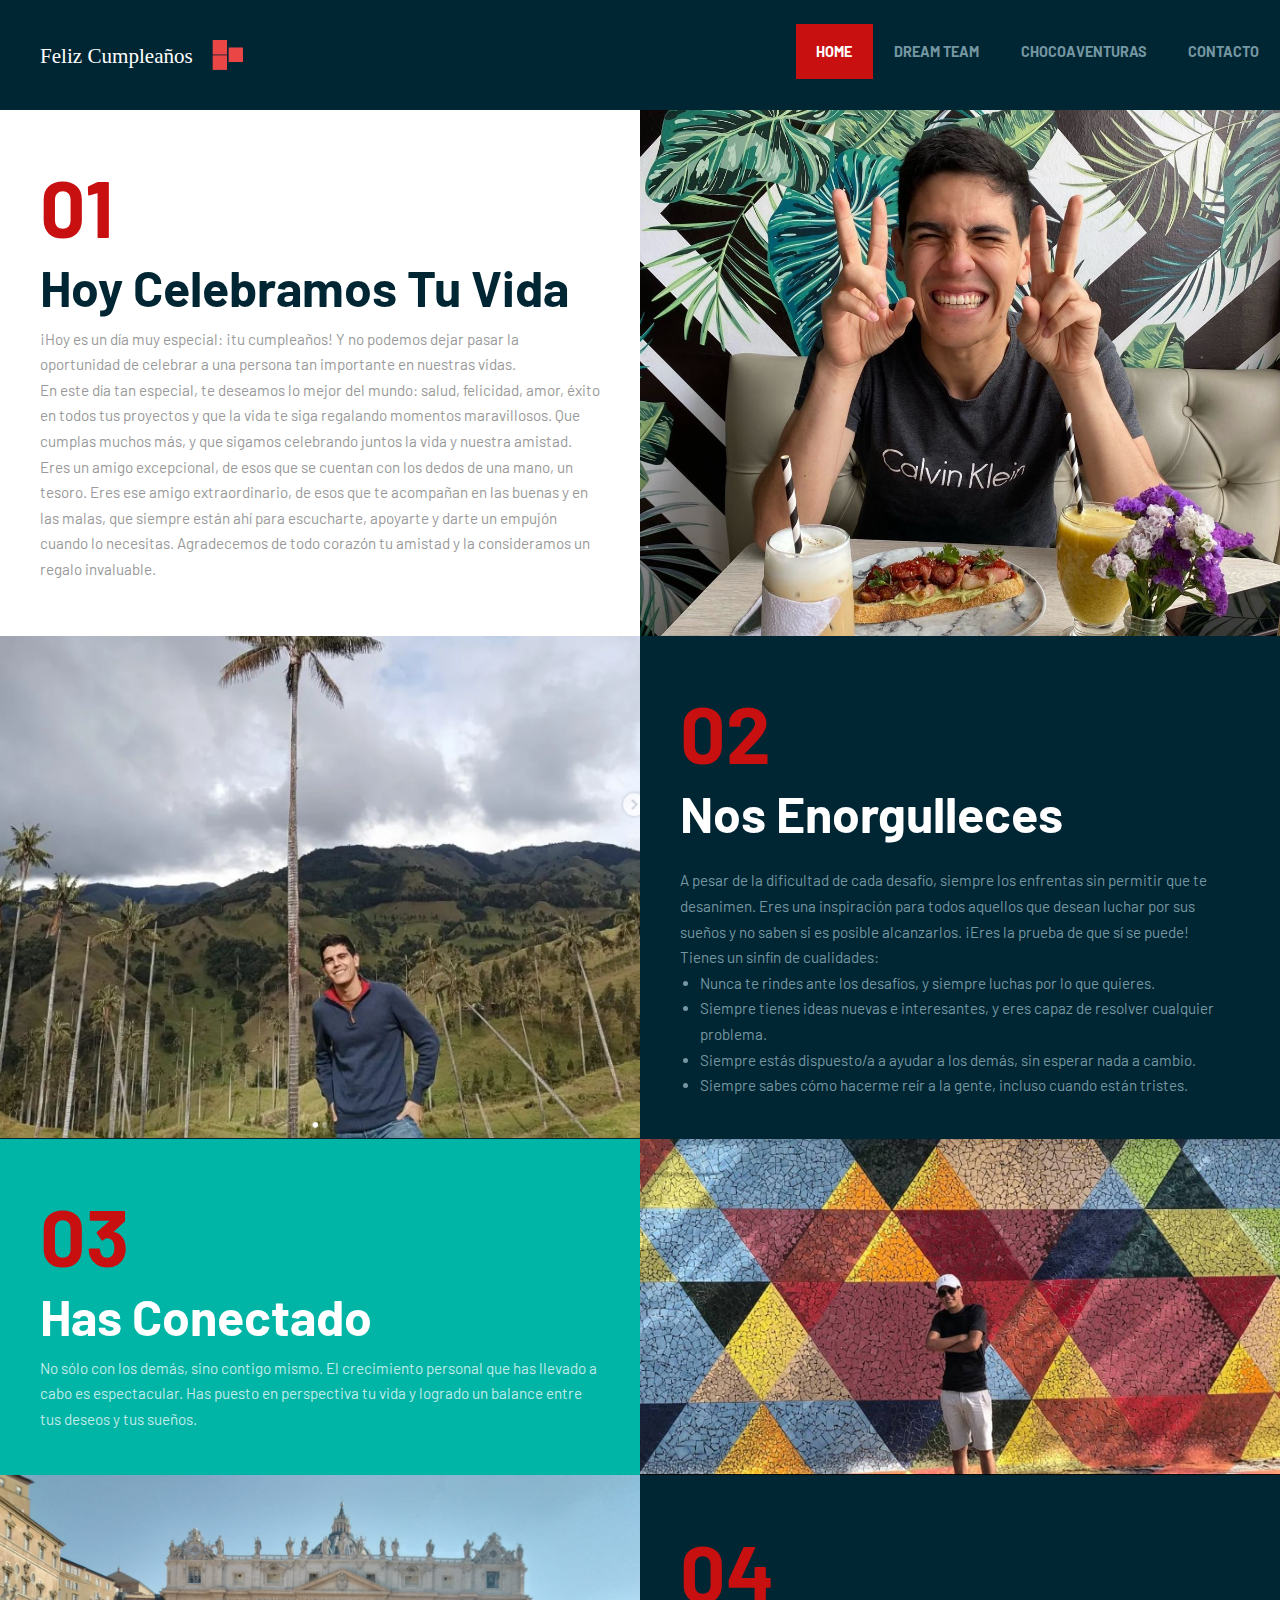
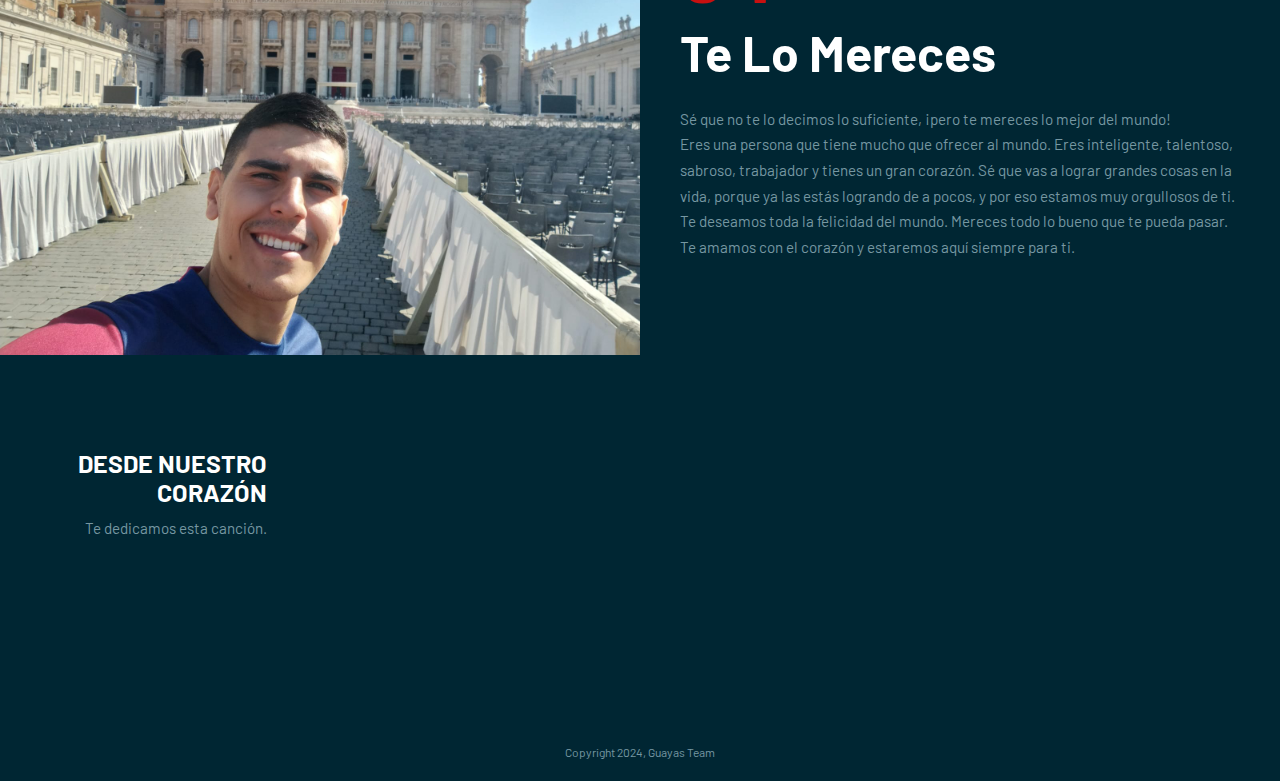
==== commit 936e22c0: "Test" ====
--- a/index.html
+++ b/index.html
@@ -13,7 +13,7 @@
   <!-- CUSTOM STYLE -->
   <link rel="stylesheet" href="css/template-style.css">
   <link href="https://fonts.googleapis.com/css?family=Barlow:100,300,400,700,800&amp;subset=latin-ext" rel="stylesheet">
-  <link rel="icon" type="image" href="img/favicon.ico"/>
+  <link rel="icon" type="image" href="img/favicon.ico" />
   <script type="text/javascript" src="js/jquery-1.8.3.min.js"></script>
   <script type="text/javascript" src="js/jquery-ui.min.js"></script>
 </head>
@@ -37,7 +37,7 @@
     <div class="loader-section section-left"></div>
     <div class="loader-section section-right"></div>
   </div>
-  
+
   <!-- HEADER -->
   <header class="grid">
     <!-- Top Navigation -->
@@ -139,7 +139,8 @@
 
         <p>Sé que no te lo decimos lo suficiente, ¡pero te mereces lo mejor del mundo!</p>
         <p>Eres una persona que tiene mucho que ofrecer al mundo. Eres inteligente, talentoso, sabroso, trabajador y
-          tienes un gran corazón. Sé que vas a lograr grandes cosas en la vida, porque ya las estás logrando de a pocos, y por eso estamos muy orgullosos de ti.</p>
+          tienes un gran corazón. Sé que vas a lograr grandes cosas en la vida, porque ya las estás logrando de a pocos,
+          y por eso estamos muy orgullosos de ti.</p>
         <p>Te deseamos toda la felicidad del mundo. Mereces todo lo bueno que te pueda pasar.</p>
         <p>Te amamos con el corazón y estaremos aquí siempre para ti.</p>
       </div>
@@ -149,13 +150,12 @@
     <br><br><br>
     <!-- SECTION 5 -->
     <section class="grid margin text-center">
-      <div class="m-12 l-4 padding-2x background-dark margin-bottom text-right">
+      <div class="m-12 l-5 padding-2x background-dark margin-bottom text-right">
         <h3 class="text-strong text-size-25 text-uppercase margin-bottom-10">Desde nuestro corazón</h3>
         <p>Te dedicamos esta canción.</p>
       </div>
-      <a href="/" class="s-12 m-6 l-2 padding vertical-center margin-bottom youtube hover-zoom">
-        <i class="icon-sli-social-youtube text-size-60 text-white center"></i>
-      </a>
+      <br>
+      <iframe width="560" height="315" src="https://www.youtube.com/embed/brP5D3aSp2g?si=JXSmhYqEmi4hVfSM" title="YouTube video player" frameborder="0" allow="accelerometer; autoplay; clipboard-write; encrypted-media; gyroscope; picture-in-picture; web-share" allowfullscreen></iframe>
 
     </section>
 
--- a/css/template-style.css
+++ b/css/template-style.css
@@ -1597,7 +1597,7 @@
       top: 0;
       width: 51%;
       height: 100%;
-      background: #222222;
+      background: #002633;
       z-index: 1001;
       -webkit-transform: translateX(0);  /* Chrome, Opera 15+, Safari 3.1+ */
       -ms-transform: translateX(0);  /* IE 9 */
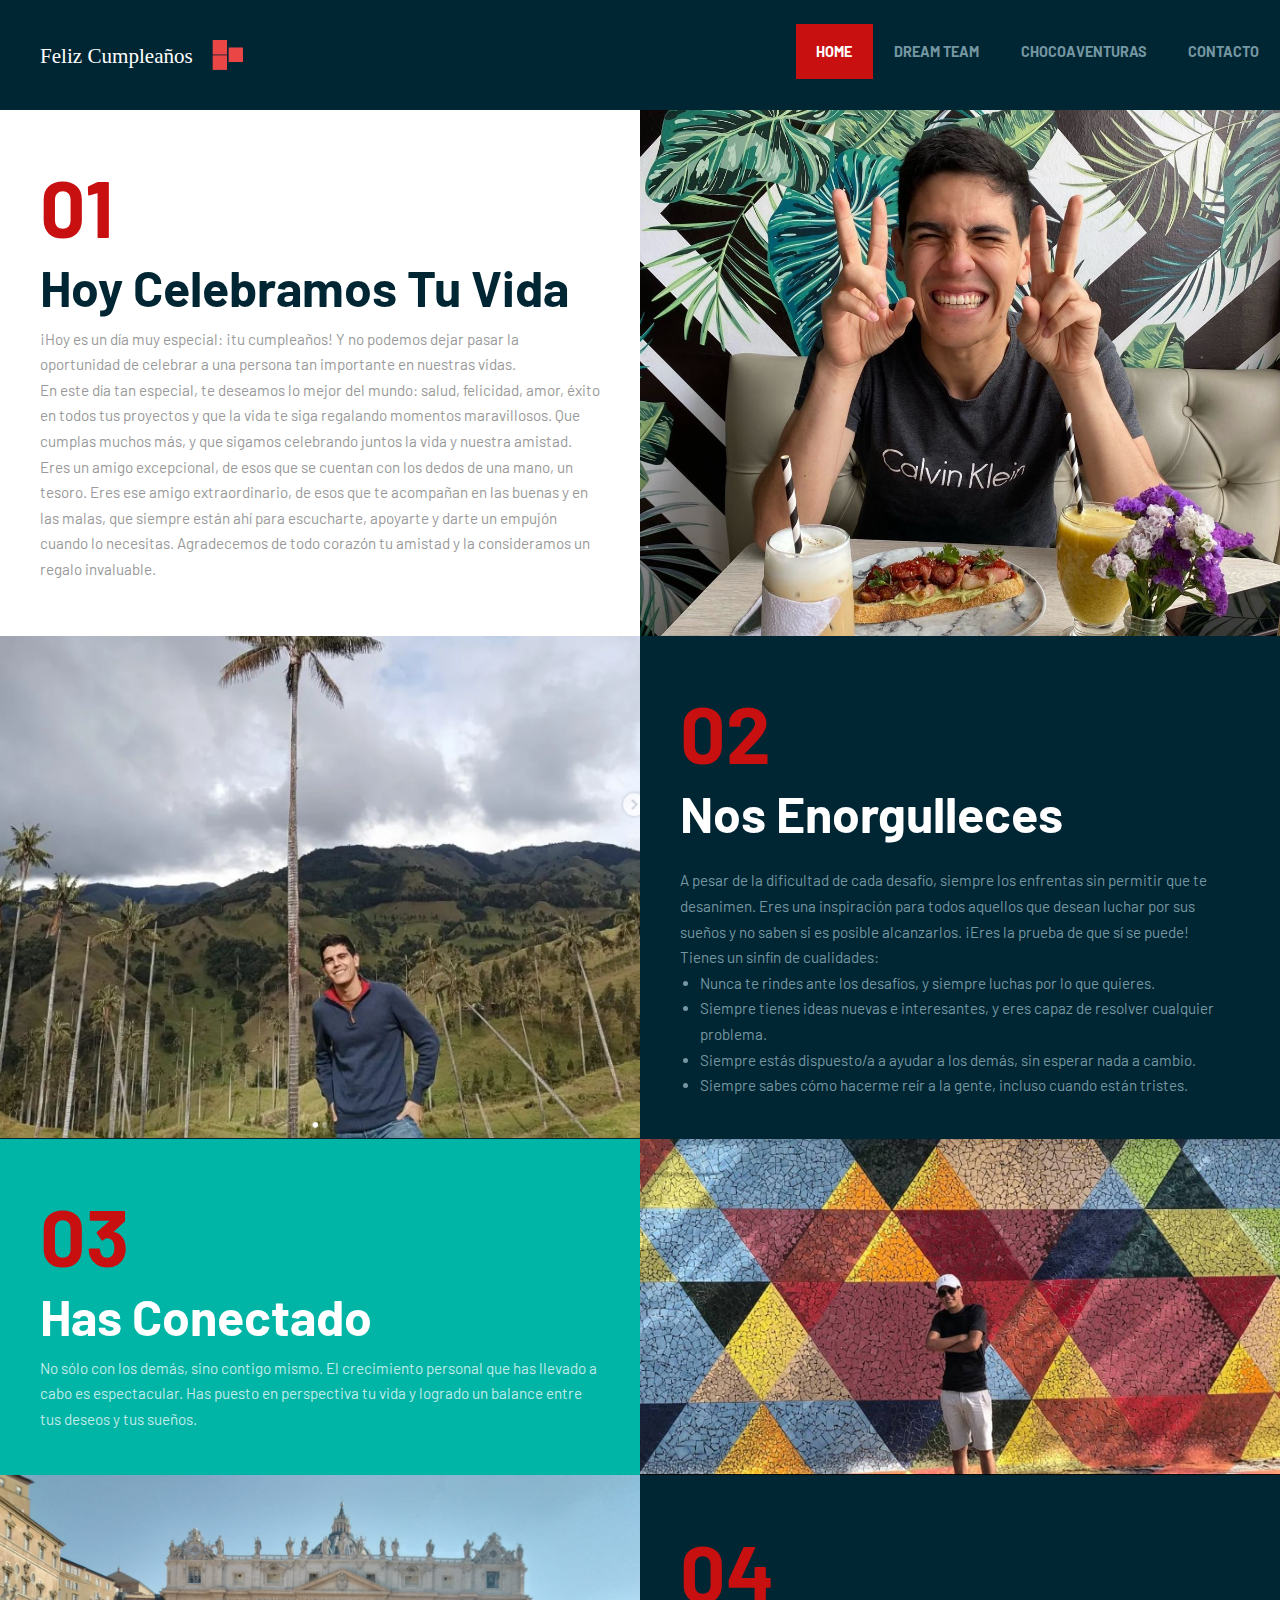
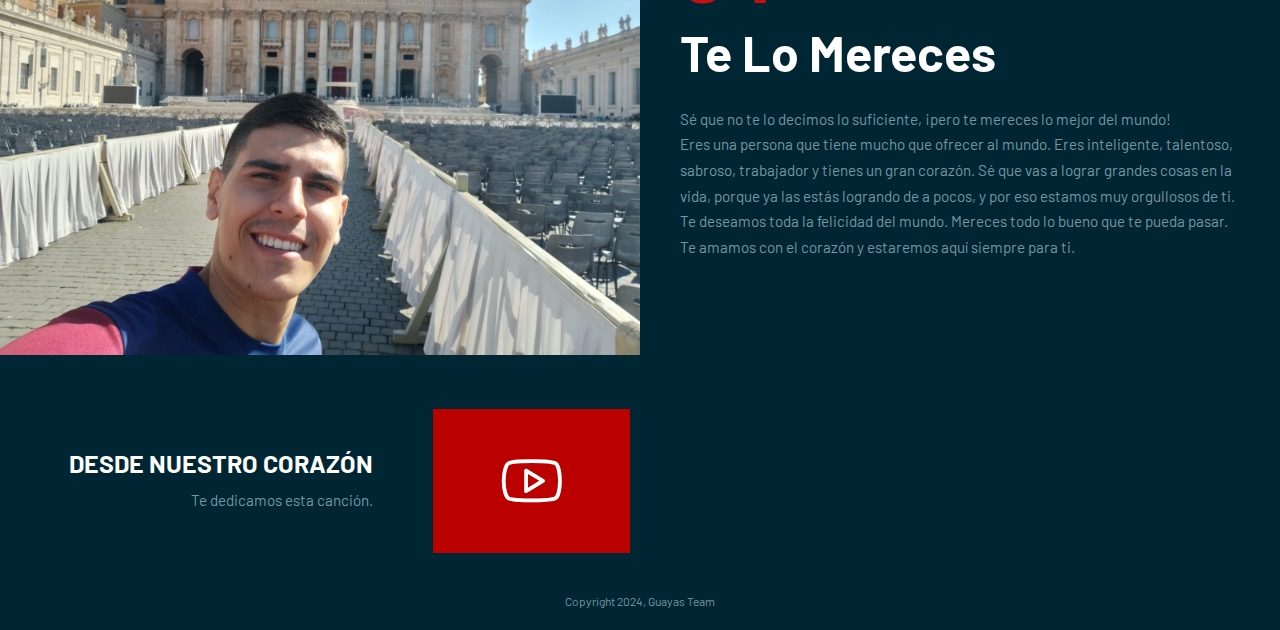
==== commit 02a14ac0: "Reversed" ====
--- a/index.html
+++ b/index.html
@@ -13,7 +13,7 @@
   <!-- CUSTOM STYLE -->
   <link rel="stylesheet" href="css/template-style.css">
   <link href="https://fonts.googleapis.com/css?family=Barlow:100,300,400,700,800&amp;subset=latin-ext" rel="stylesheet">
-  <link rel="icon" type="image" href="img/favicon.ico" />
+  <link rel="icon" type="image" href="img/favicon.ico"/>
   <script type="text/javascript" src="js/jquery-1.8.3.min.js"></script>
   <script type="text/javascript" src="js/jquery-ui.min.js"></script>
 </head>
@@ -37,7 +37,7 @@
     <div class="loader-section section-left"></div>
     <div class="loader-section section-right"></div>
   </div>
-
+  
   <!-- HEADER -->
   <header class="grid">
     <!-- Top Navigation -->
@@ -139,8 +139,7 @@
 
         <p>Sé que no te lo decimos lo suficiente, ¡pero te mereces lo mejor del mundo!</p>
         <p>Eres una persona que tiene mucho que ofrecer al mundo. Eres inteligente, talentoso, sabroso, trabajador y
-          tienes un gran corazón. Sé que vas a lograr grandes cosas en la vida, porque ya las estás logrando de a pocos,
-          y por eso estamos muy orgullosos de ti.</p>
+          tienes un gran corazón. Sé que vas a lograr grandes cosas en la vida, porque ya las estás logrando de a pocos, y por eso estamos muy orgullosos de ti.</p>
         <p>Te deseamos toda la felicidad del mundo. Mereces todo lo bueno que te pueda pasar.</p>
         <p>Te amamos con el corazón y estaremos aquí siempre para ti.</p>
       </div>
@@ -150,12 +149,13 @@
     <br><br><br>
     <!-- SECTION 5 -->
     <section class="grid margin text-center">
-      <div class="m-12 l-5 padding-2x background-dark margin-bottom text-right">
+      <div class="m-12 l-4 padding-2x background-dark margin-bottom text-right">
         <h3 class="text-strong text-size-25 text-uppercase margin-bottom-10">Desde nuestro corazón</h3>
         <p>Te dedicamos esta canción.</p>
       </div>
-      <br>
-      <iframe width="560" height="315" src="https://www.youtube.com/embed/brP5D3aSp2g?si=JXSmhYqEmi4hVfSM" title="YouTube video player" frameborder="0" allow="accelerometer; autoplay; clipboard-write; encrypted-media; gyroscope; picture-in-picture; web-share" allowfullscreen></iframe>
+      <a href="https://www.youtube.com/watch?v=brP5D3aSp2g" class="s-12 m-6 l-2 padding vertical-center margin-bottom youtube hover-zoom">
+        <i class="icon-sli-social-youtube text-size-60 text-white center"></i>
+      </a>
 
     </section>
 
--- a/css/template-style.css
+++ b/css/template-style.css
@@ -1645,4 +1645,5 @@
 
       -webkit-transition: all 0.3s 1s ease-out;  
               transition: all 0.3s 1s ease-out;
-  }+  }
+ 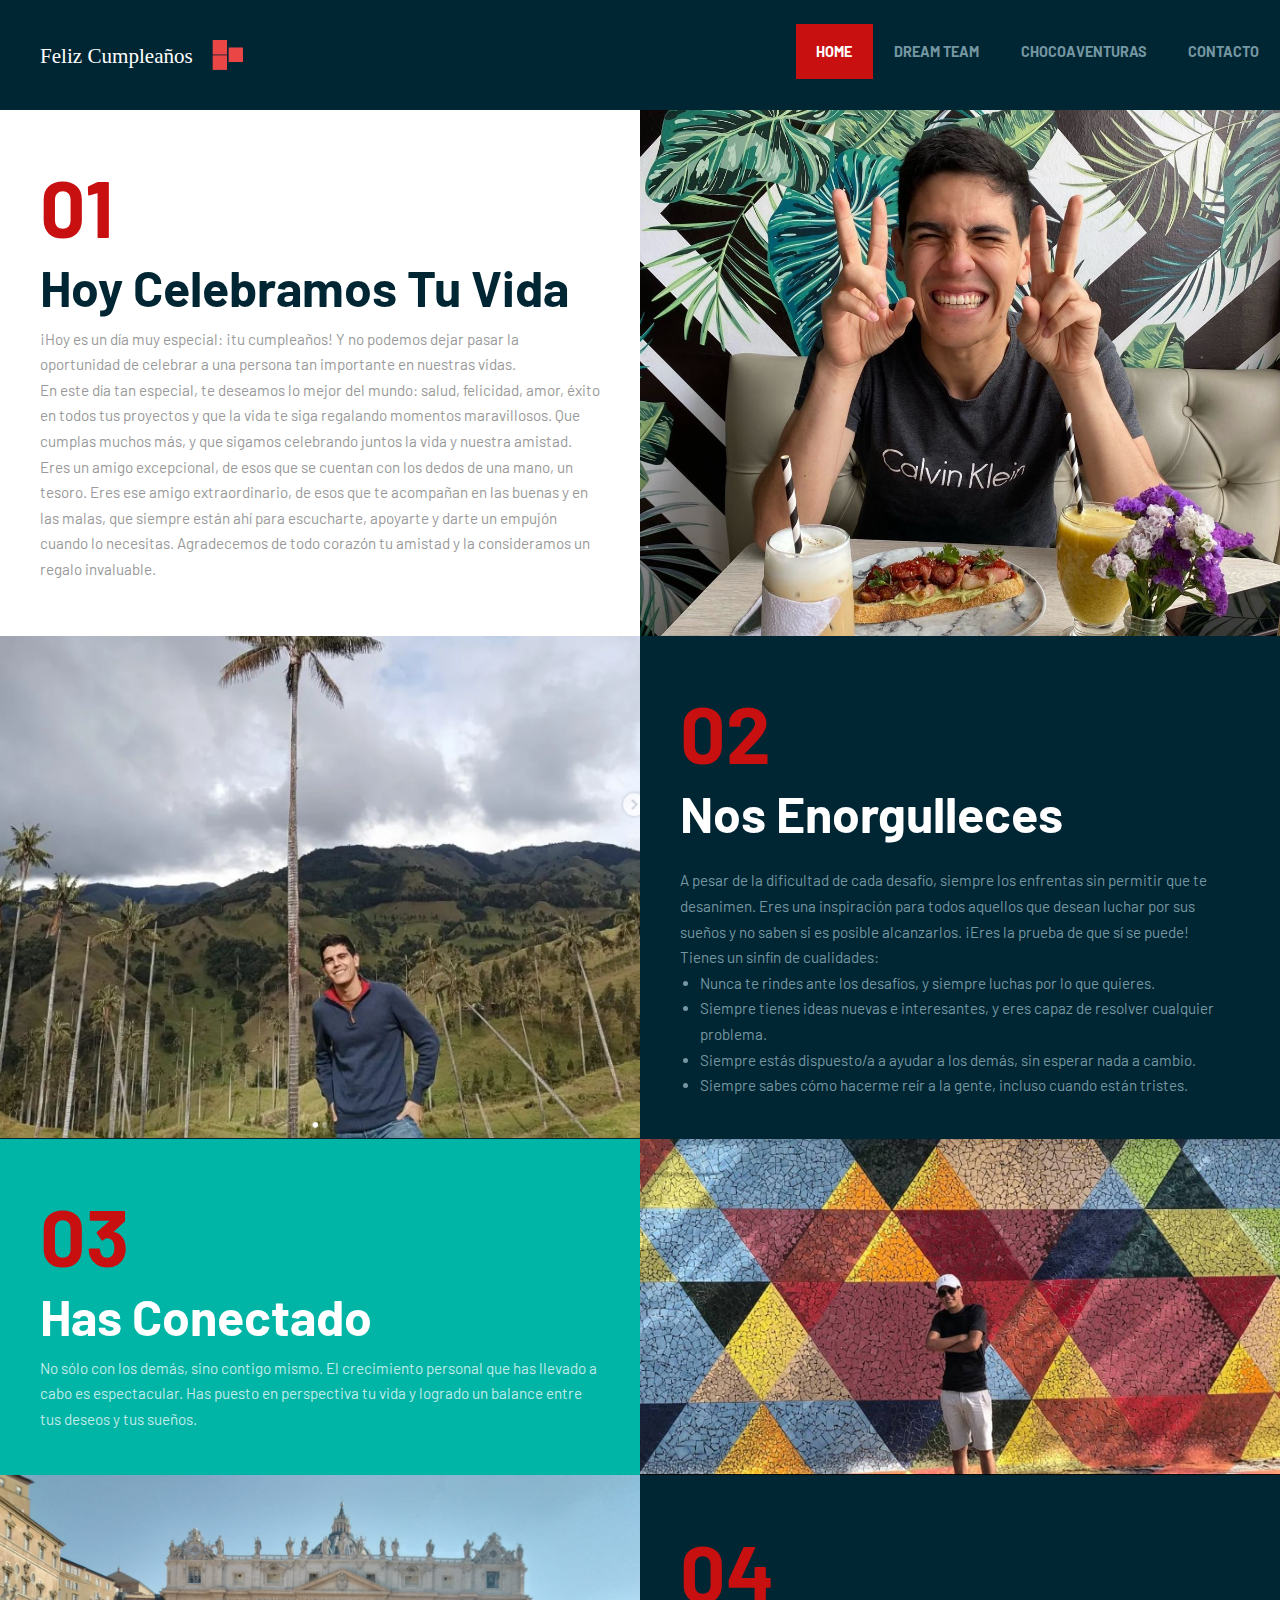
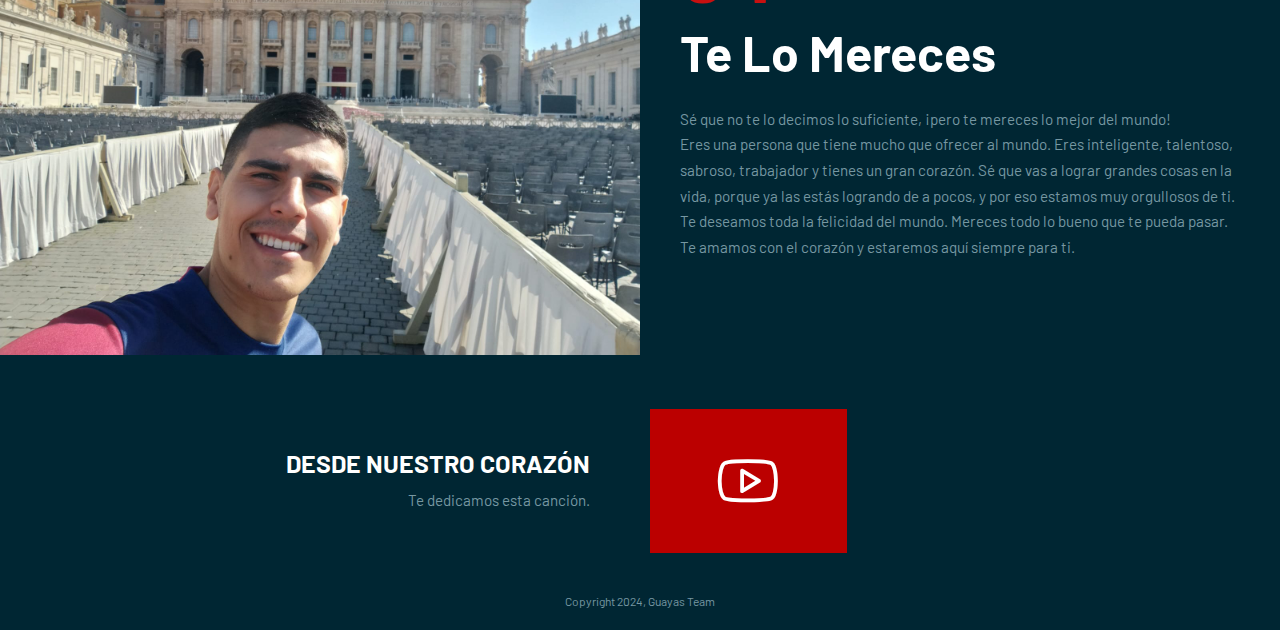
==== commit 490d8f79: "Centered song" ====
--- a/index.html
+++ b/index.html
@@ -149,7 +149,7 @@
     <br><br><br>
     <!-- SECTION 5 -->
     <section class="grid margin text-center">
-      <div class="m-12 l-4 padding-2x background-dark margin-bottom text-right">
+      <div class="m-12 l-6 padding-2x background-dark margin-bottom text-right">
         <h3 class="text-strong text-size-25 text-uppercase margin-bottom-10">Desde nuestro corazón</h3>
         <p>Te dedicamos esta canción.</p>
       </div>
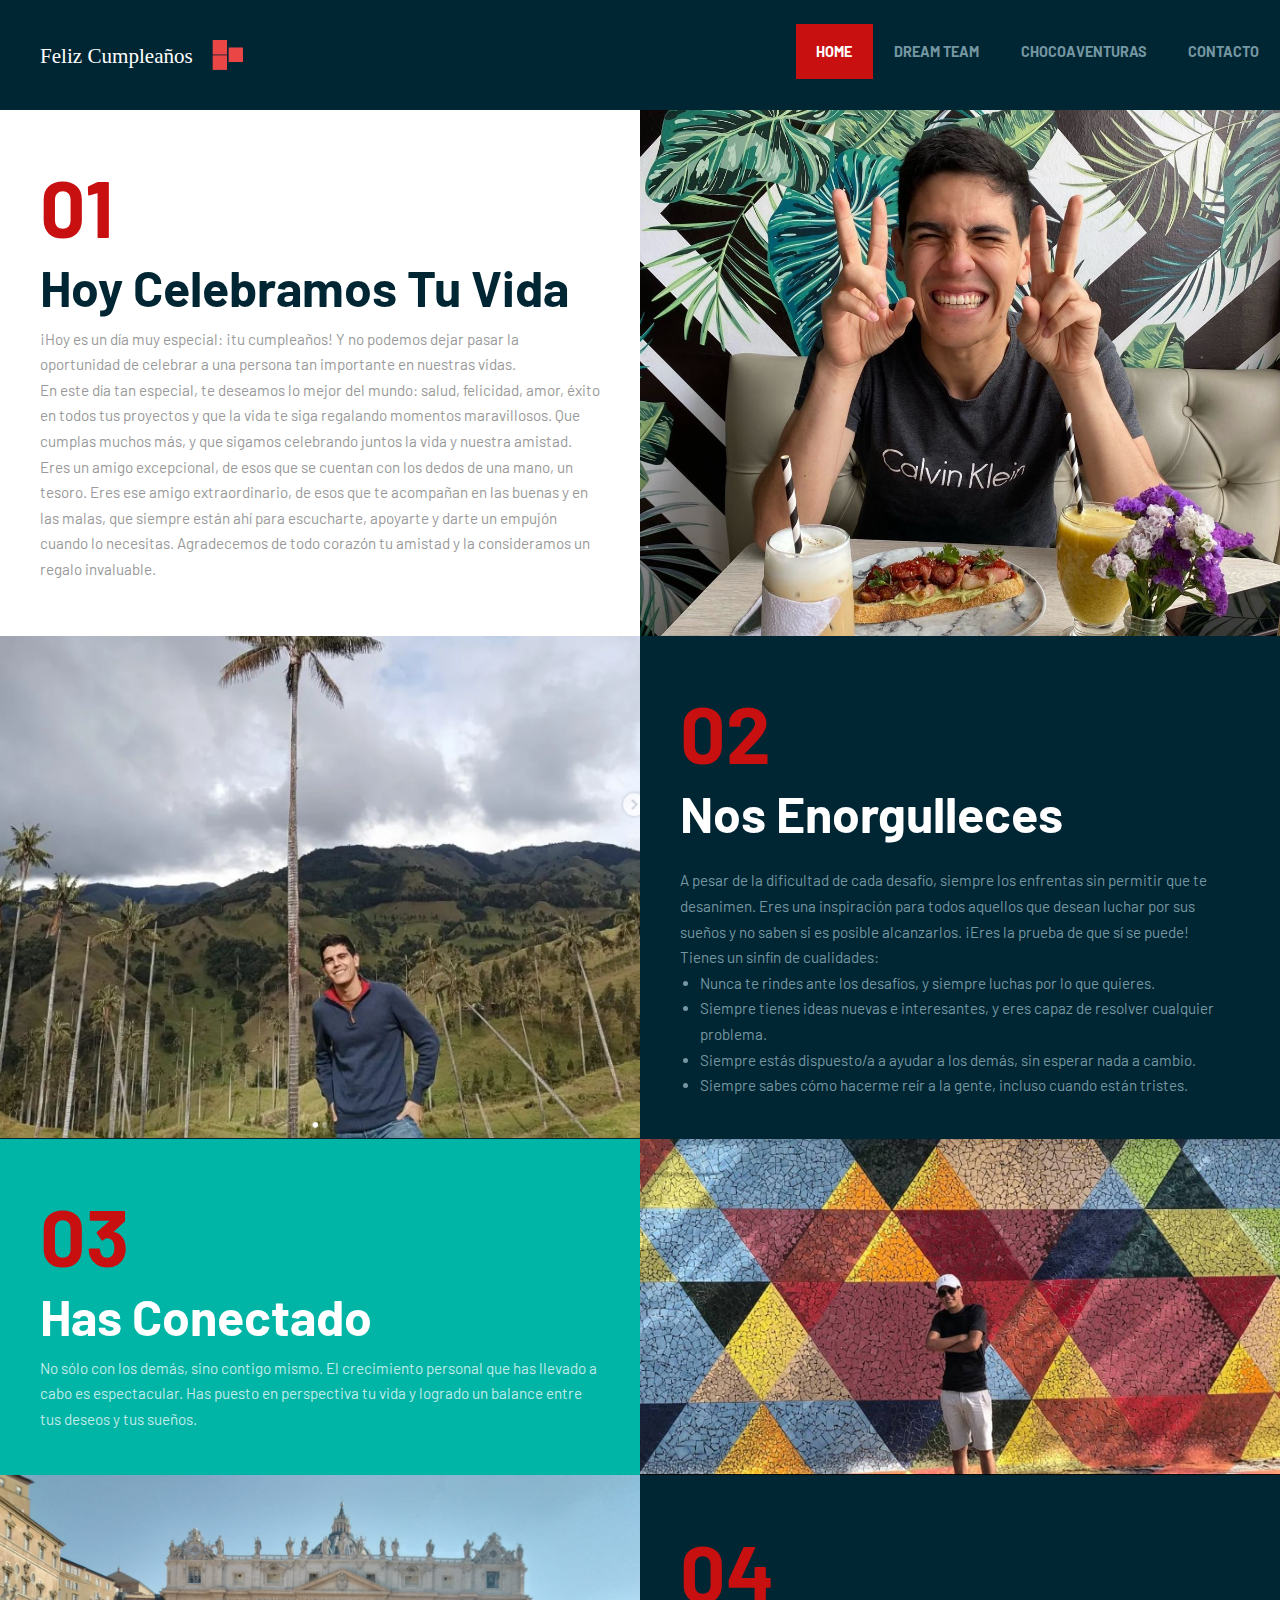
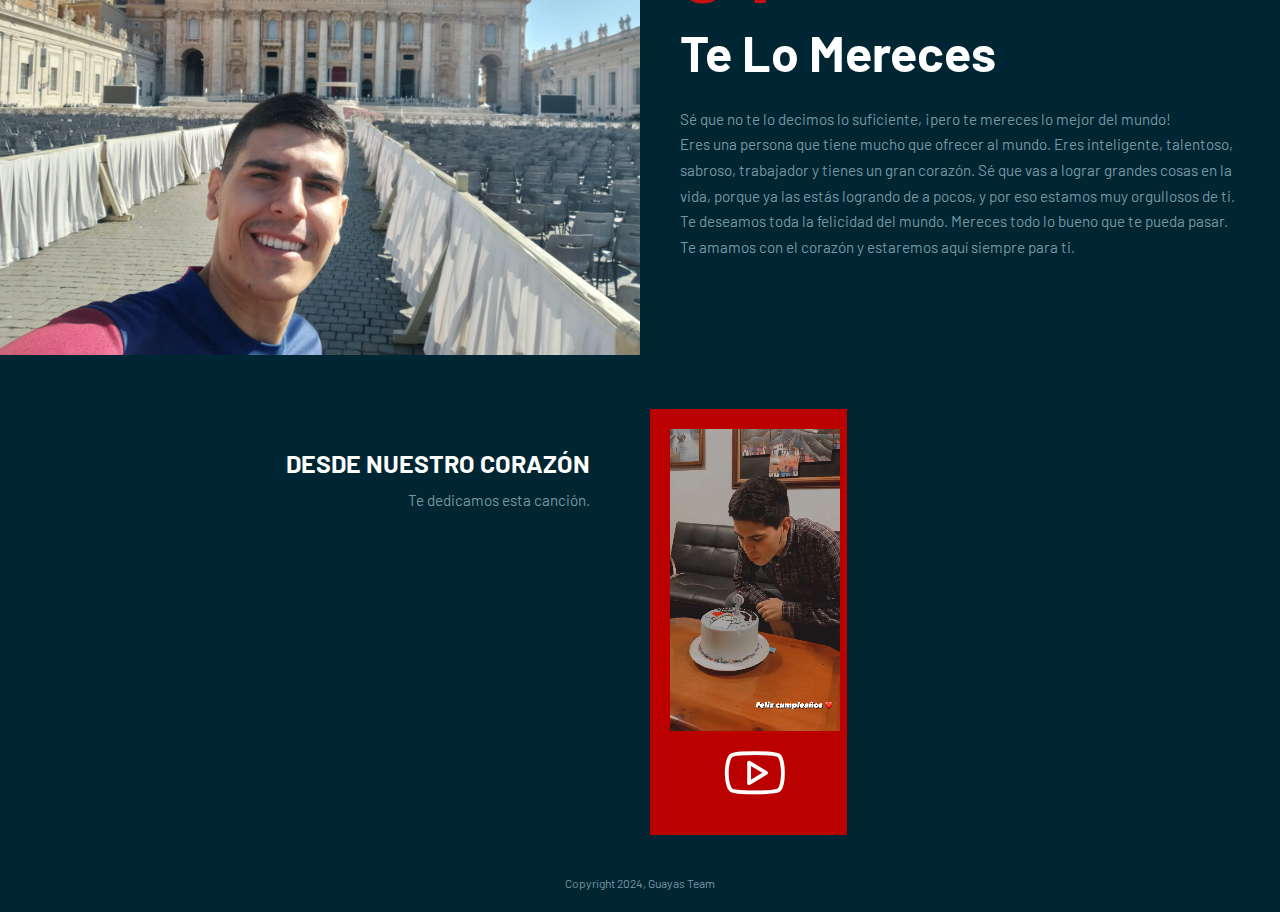
==== commit 10038159: "Minor change in index" ====
--- a/index.html
+++ b/index.html
@@ -144,7 +144,6 @@
         <p>Te amamos con el corazón y estaremos aquí siempre para ti.</p>
       </div>
     </section>
-
     <!-- SECTION 4 -->
     <br><br><br>
     <!-- SECTION 5 -->
@@ -153,10 +152,11 @@
         <h3 class="text-strong text-size-25 text-uppercase margin-bottom-10">Desde nuestro corazón</h3>
         <p>Te dedicamos esta canción.</p>
       </div>
-      <a href="https://www.youtube.com/watch?v=brP5D3aSp2g" class="s-12 m-6 l-2 padding vertical-center margin-bottom youtube hover-zoom">
+      <a href="https://www.youtube.com/watch?v=brP5D3aSp2g" class="s-12 m-6 l-2 padding vertical-center margin-bottom youtube hover-zoom" target="_blank">
+        
+        <video src="img/test.mp4" width="170" autoplay loop></video>
         <i class="icon-sli-social-youtube text-size-60 text-white center"></i>
       </a>
-
     </section>
 
   </main>
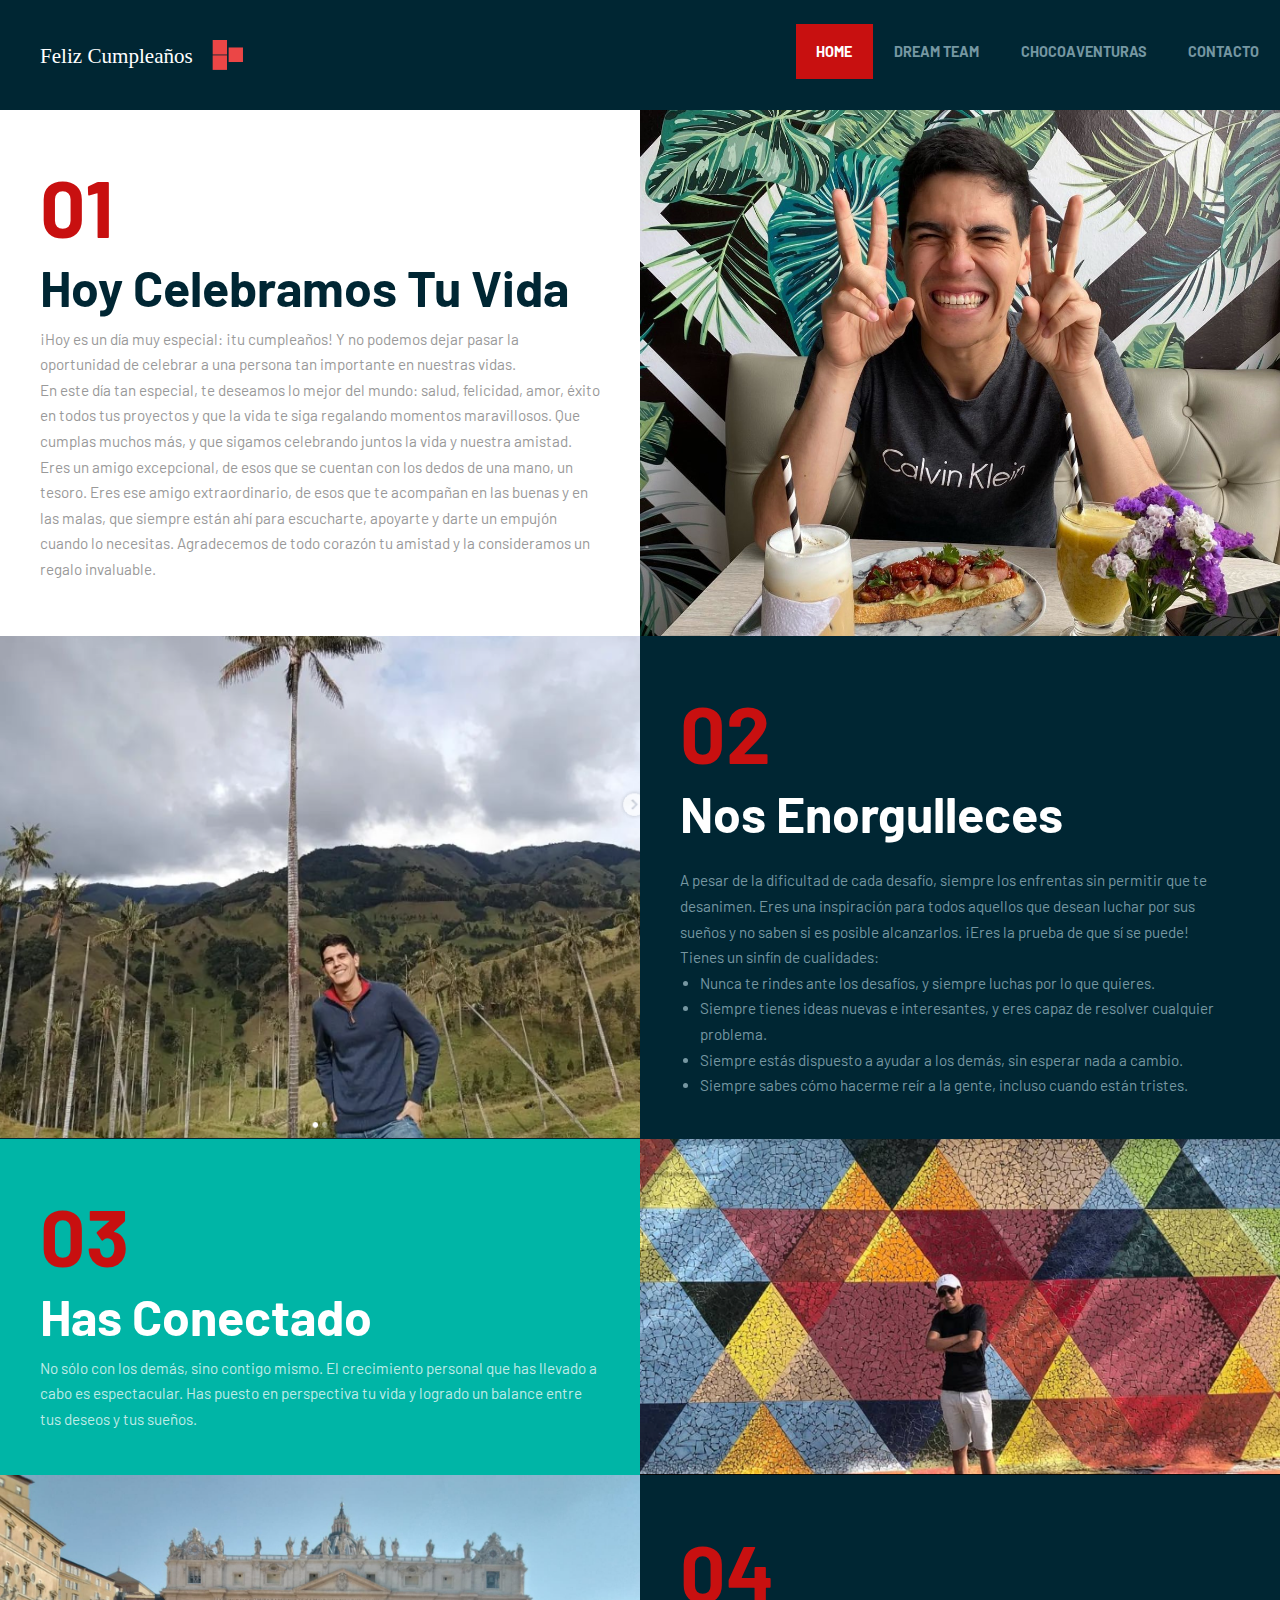
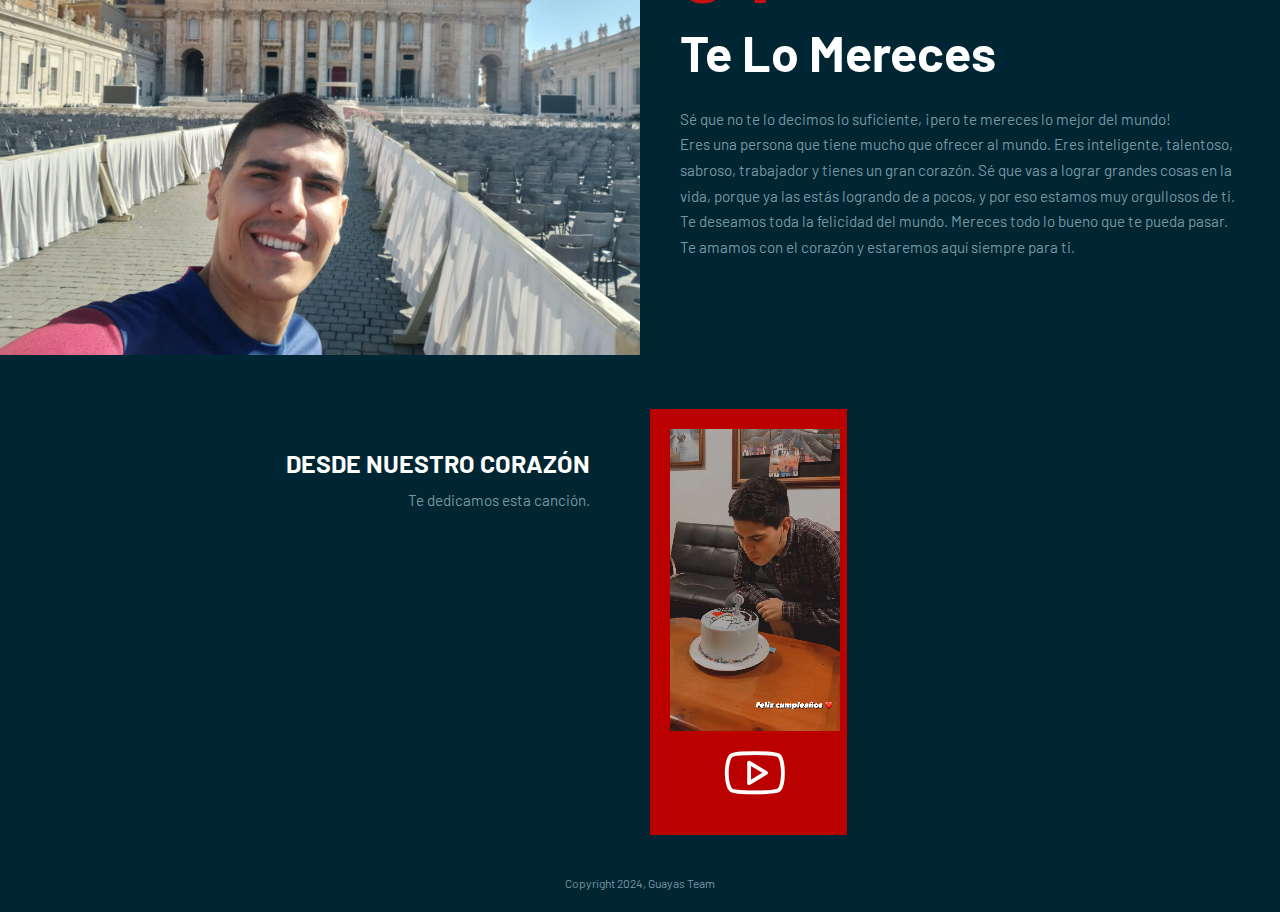
==== commit b13ff658: "Little fix" ====
--- a/index.html
+++ b/index.html
@@ -104,7 +104,7 @@
             <p>Siempre tienes ideas nuevas e interesantes, y eres capaz de resolver cualquier problema.</p>
           </li>
           <li>
-            <p>Siempre estás dispuesto/a a ayudar a los demás, sin esperar nada a cambio.</p>
+            <p>Siempre estás dispuesto a ayudar a los demás, sin esperar nada a cambio.</p>
           </li>
           <li>
             <p>Siempre sabes cómo hacerme reír a la gente, incluso cuando están tristes.</p>
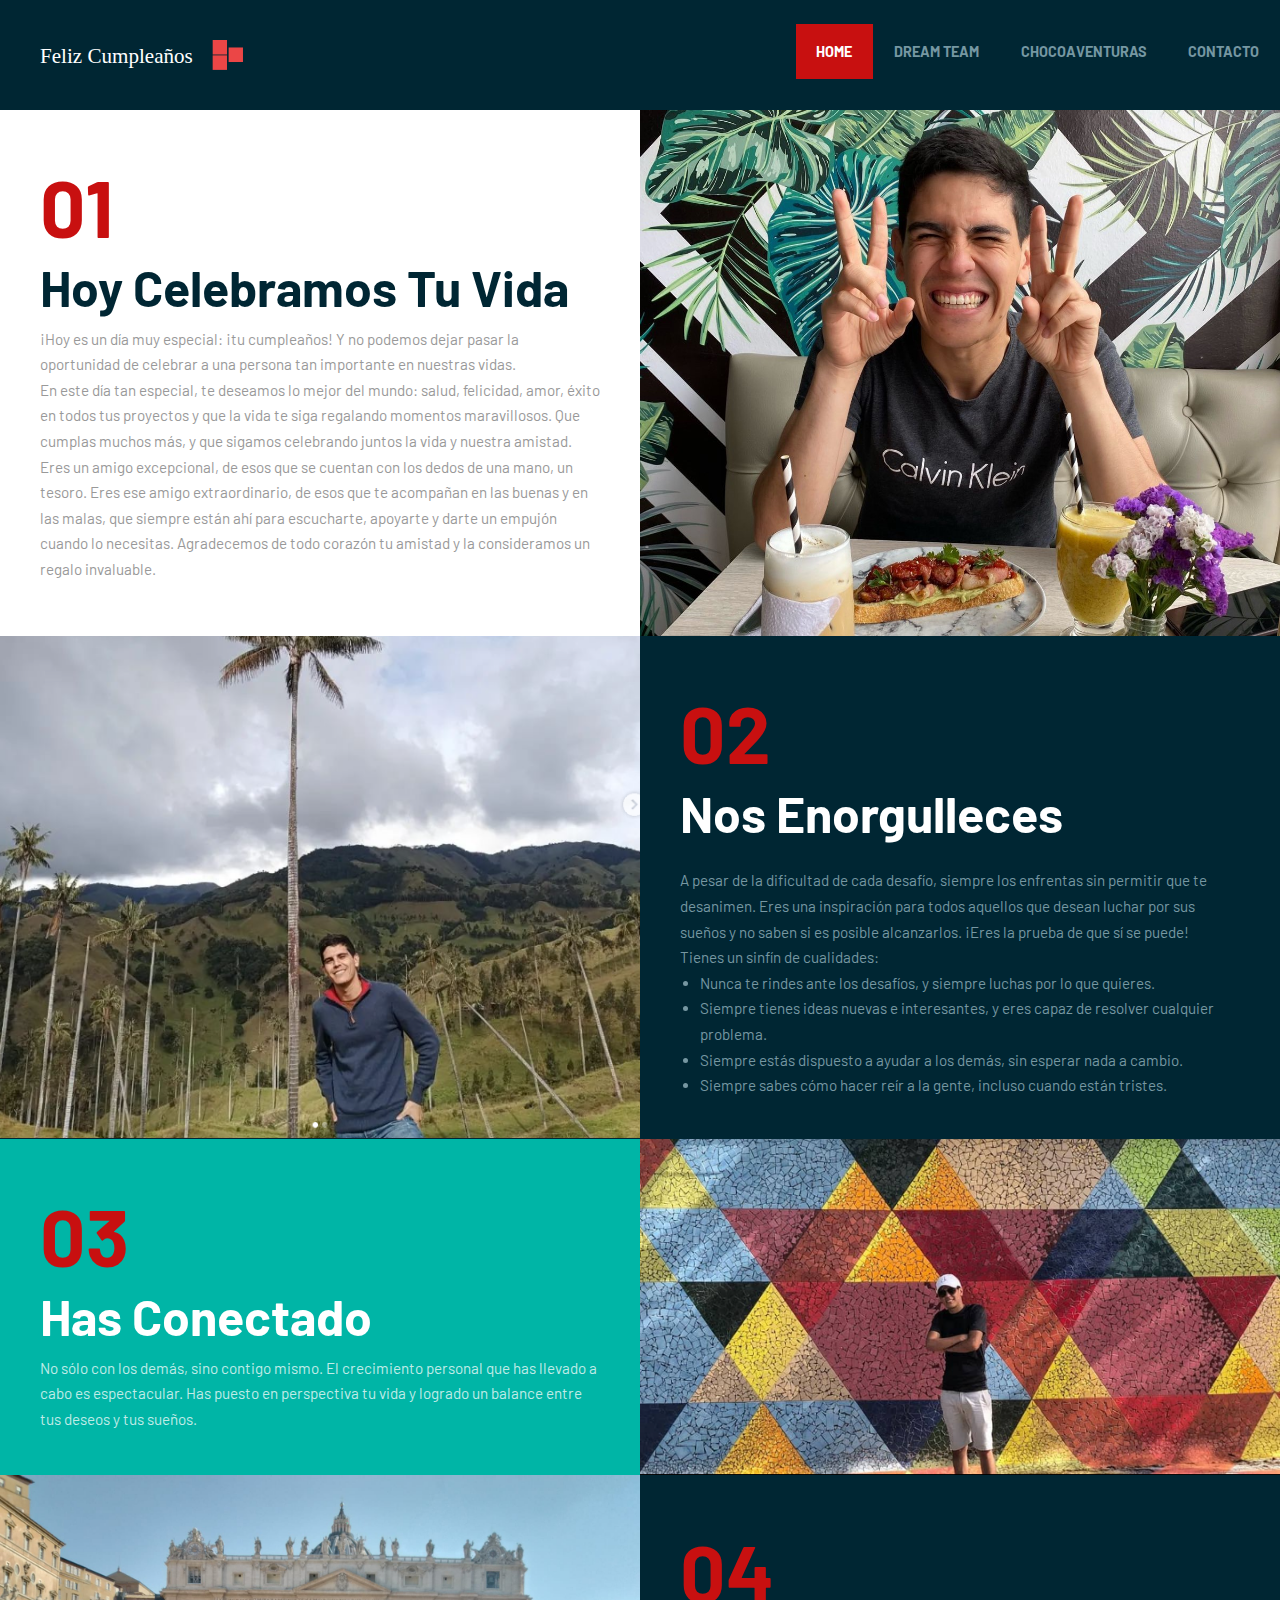
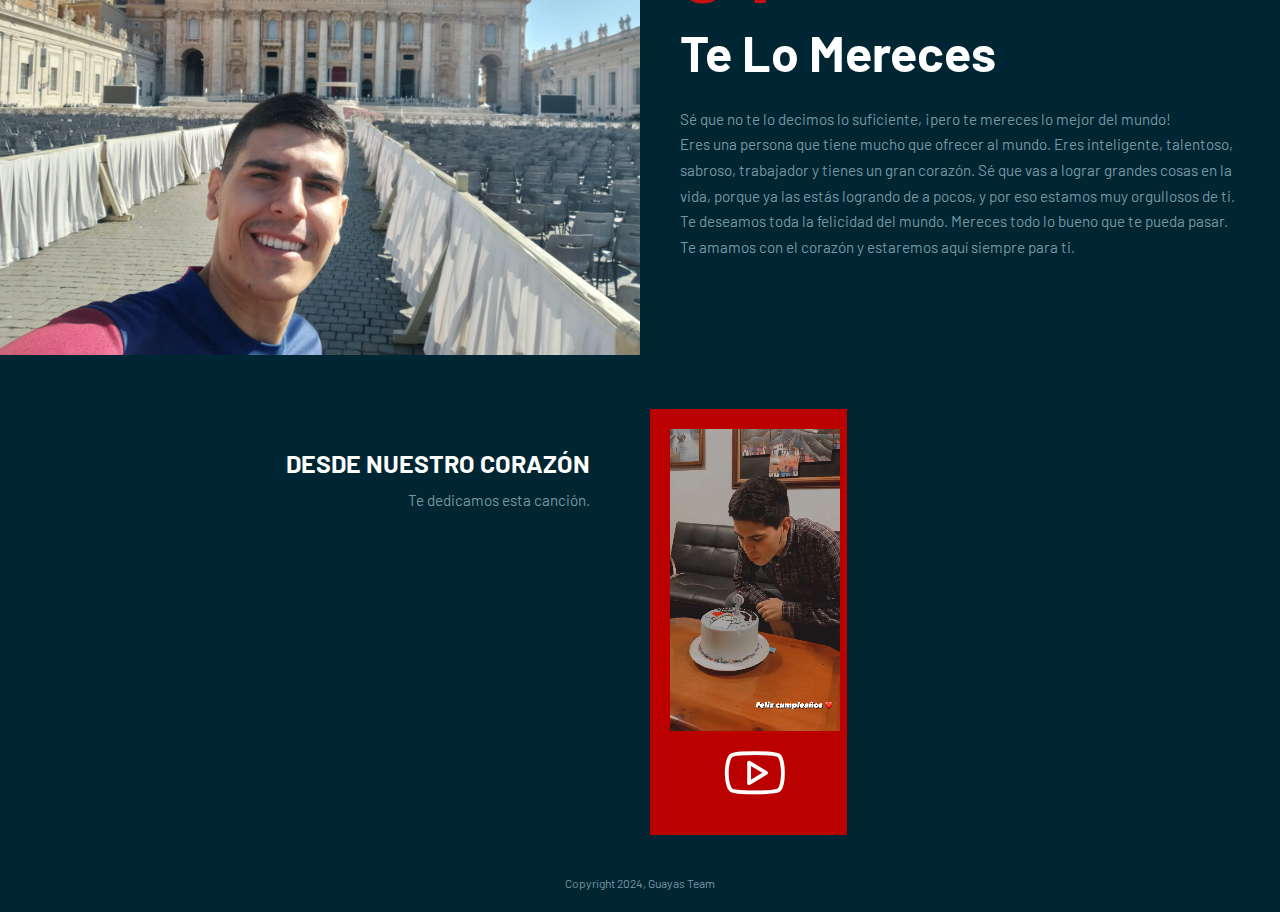
==== commit bb6c526b: "Little fix" ====
--- a/index.html
+++ b/index.html
@@ -107,7 +107,7 @@
             <p>Siempre estás dispuesto a ayudar a los demás, sin esperar nada a cambio.</p>
           </li>
           <li>
-            <p>Siempre sabes cómo hacerme reír a la gente, incluso cuando están tristes.</p>
+            <p>Siempre sabes cómo hacer reír a la gente, incluso cuando están tristes.</p>
           </li>
         </ul>
       </div>
